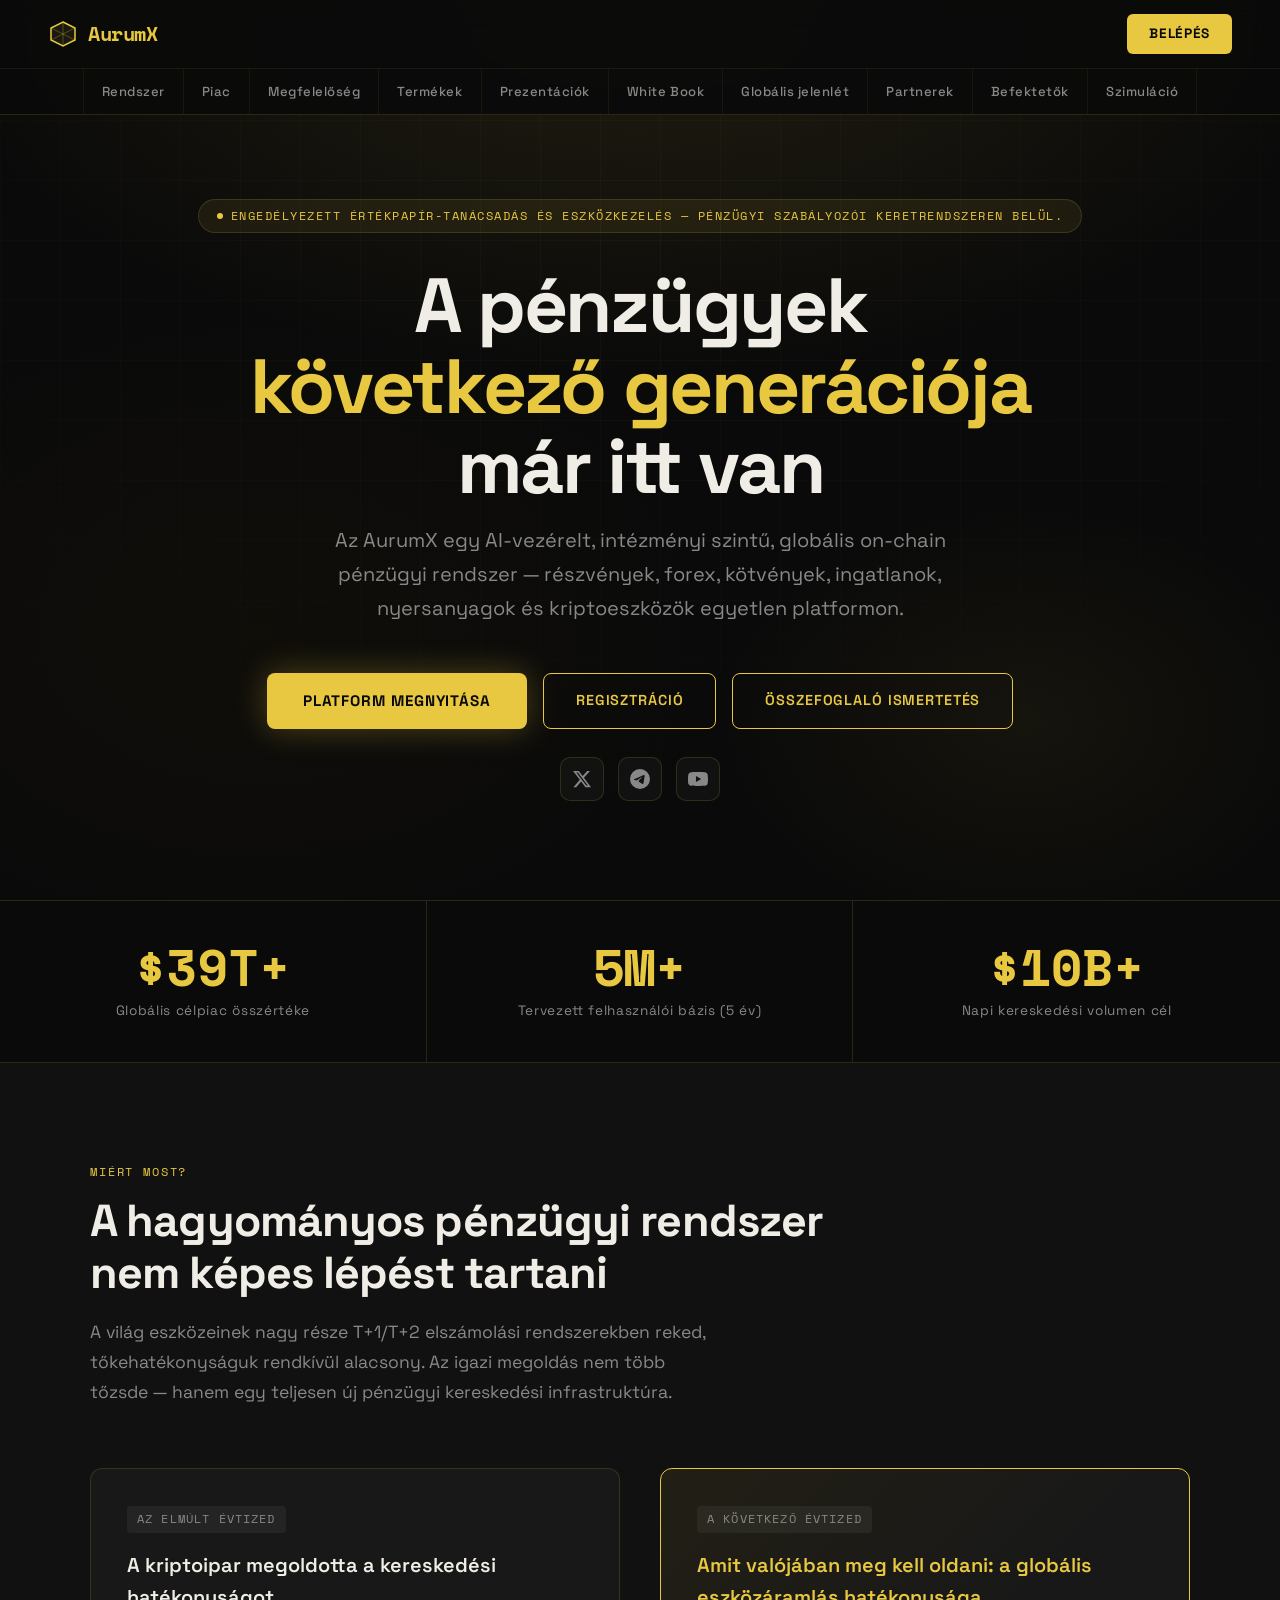
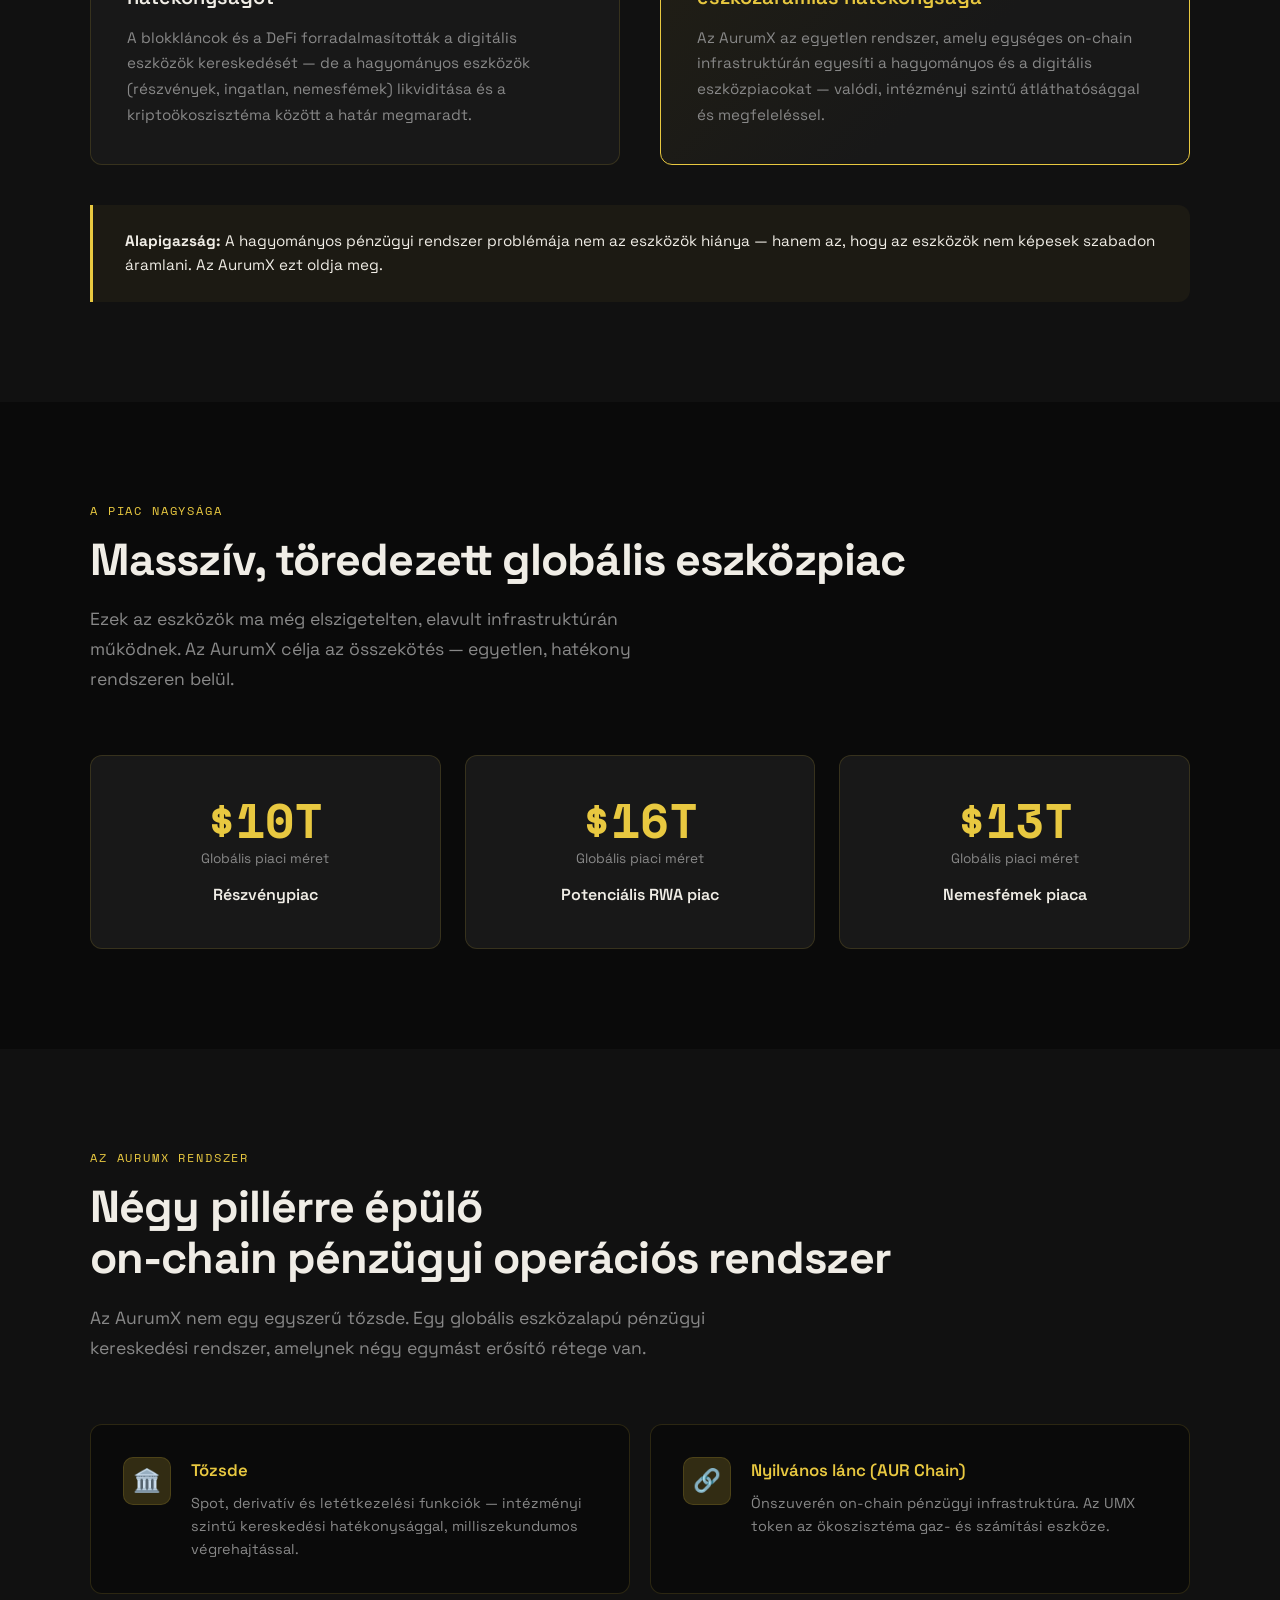
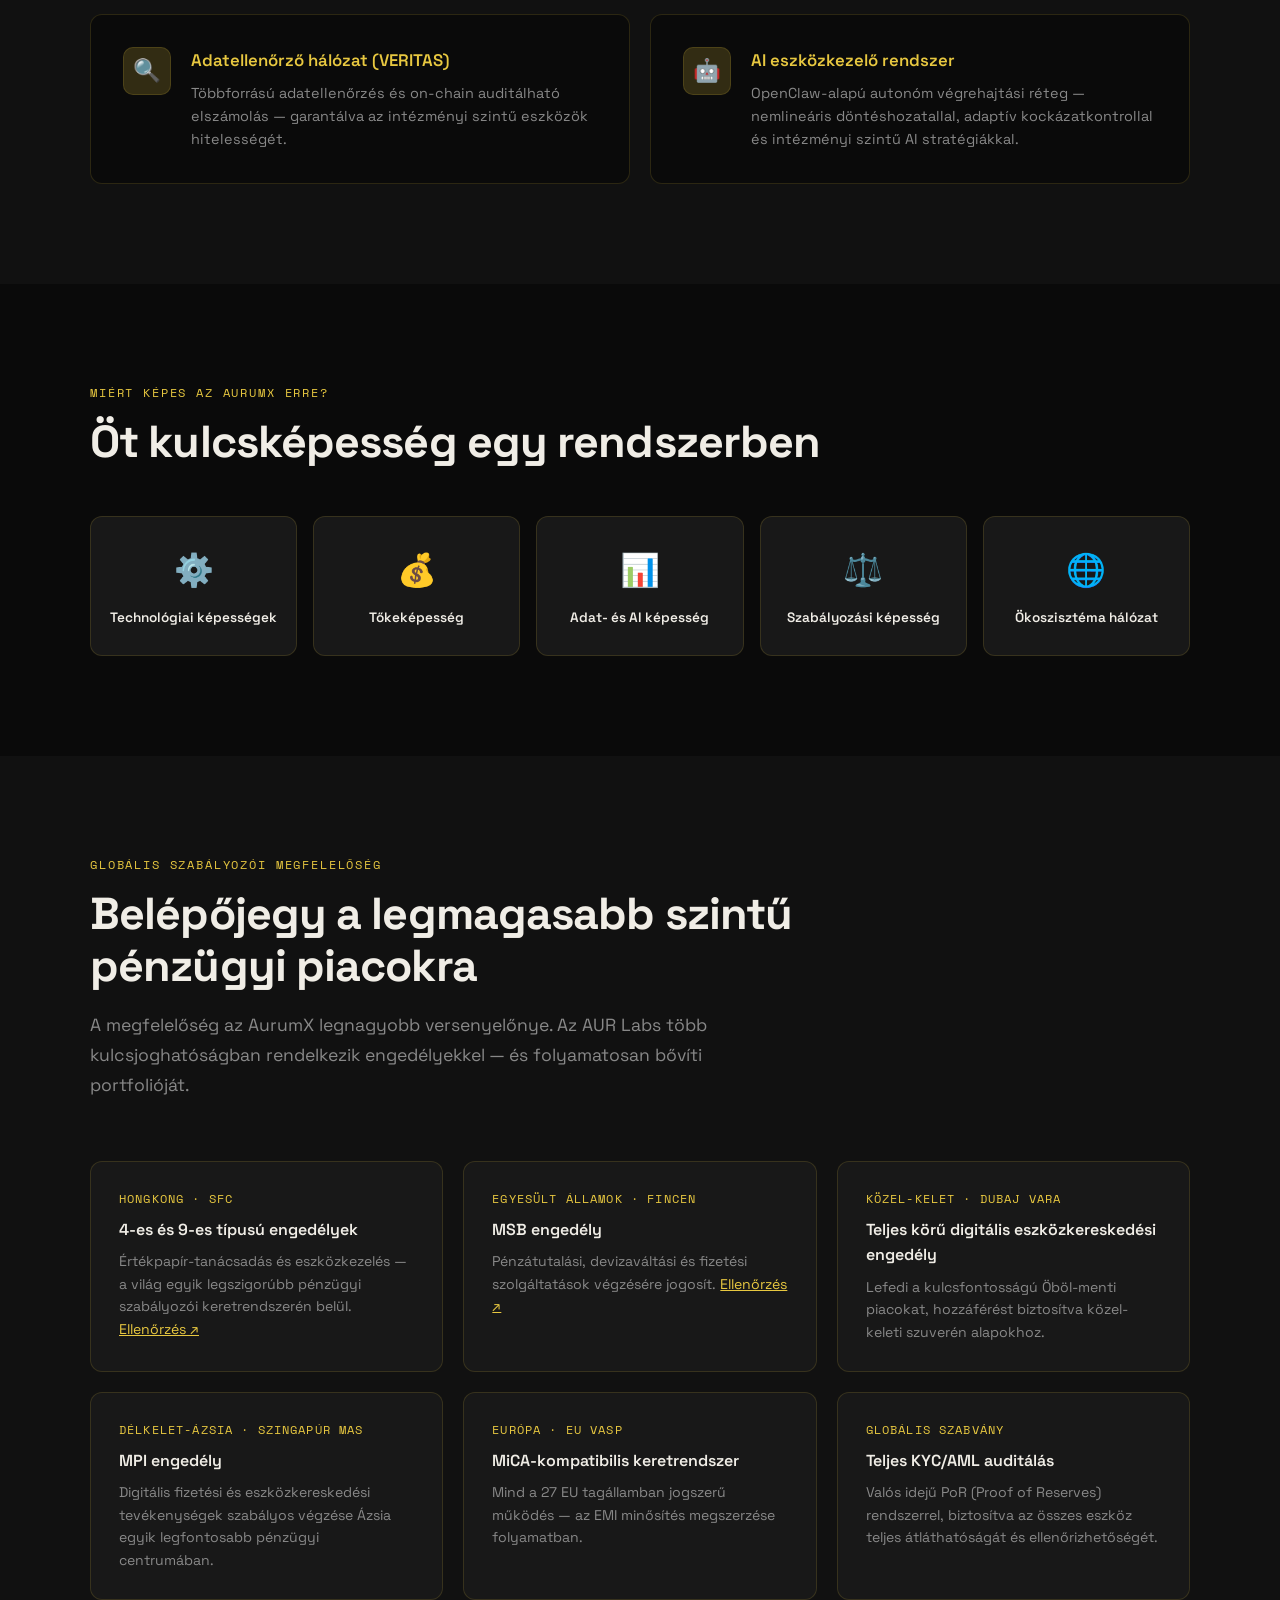
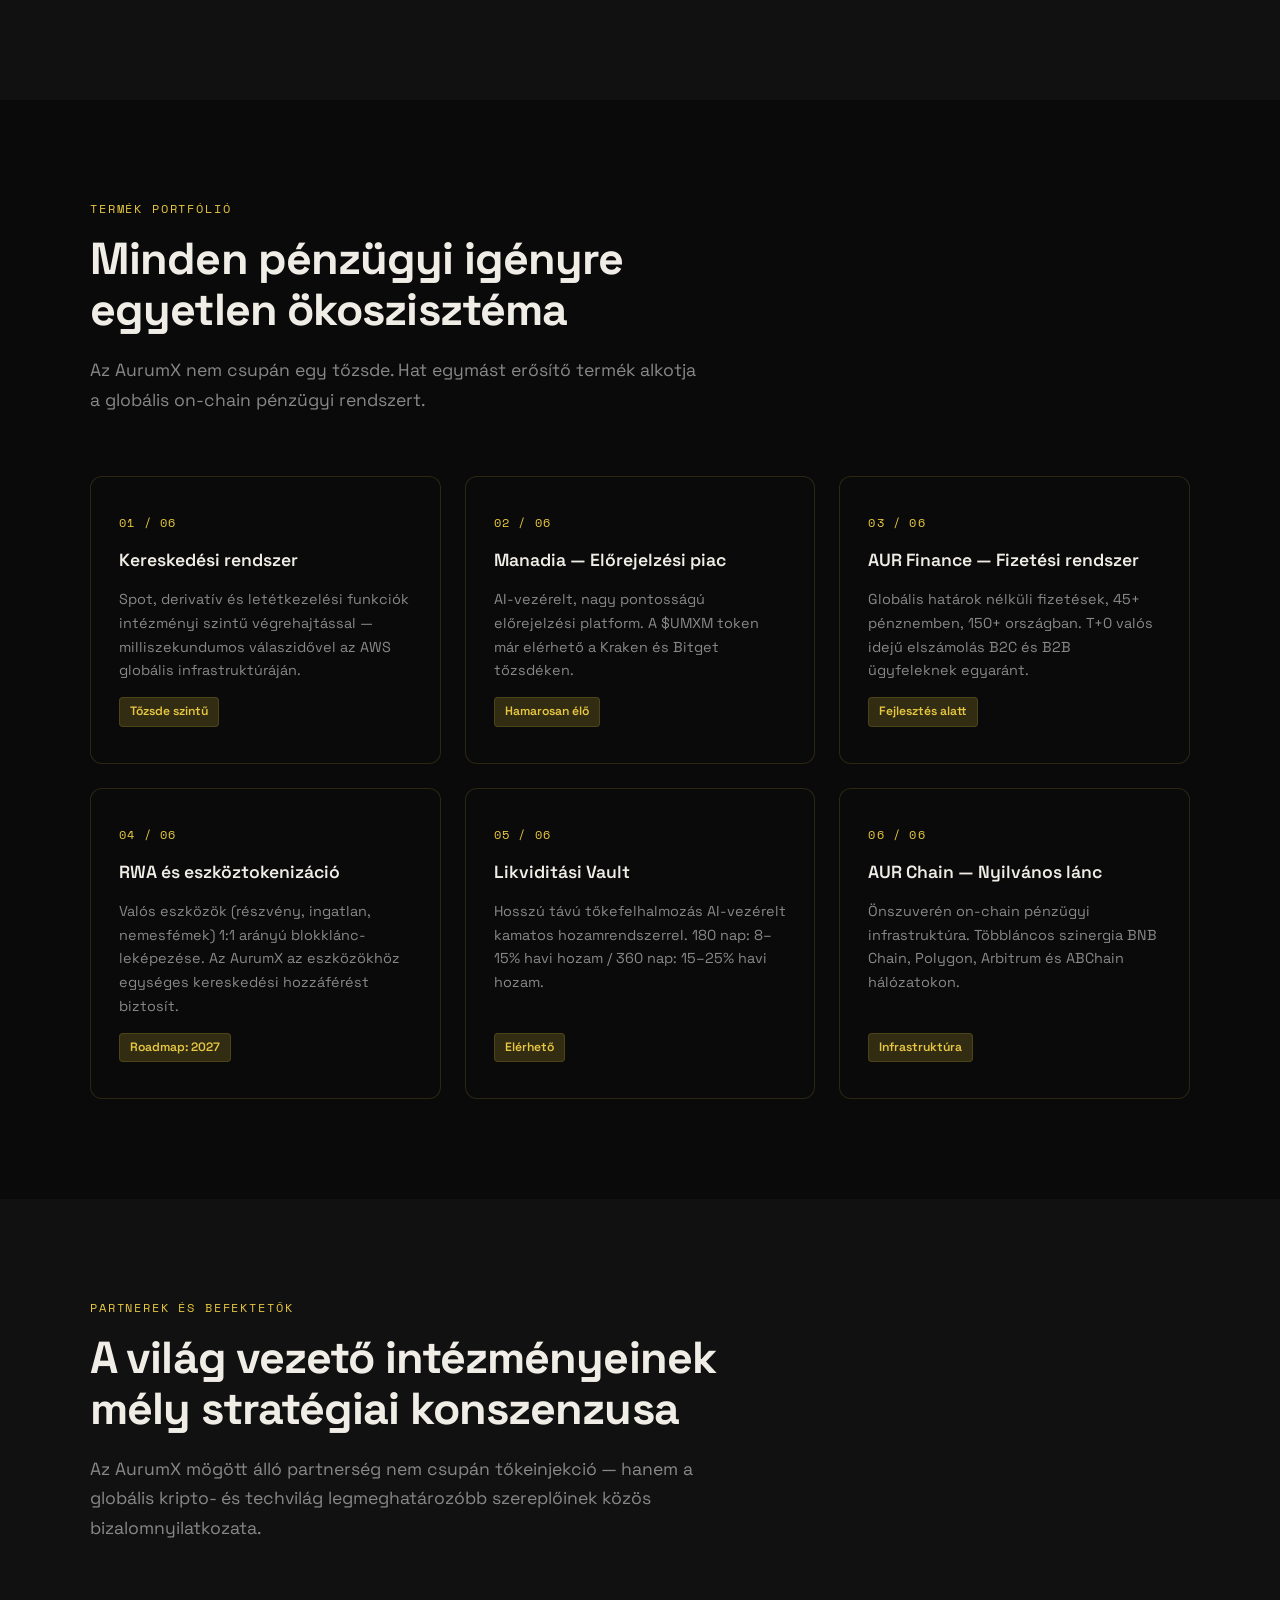
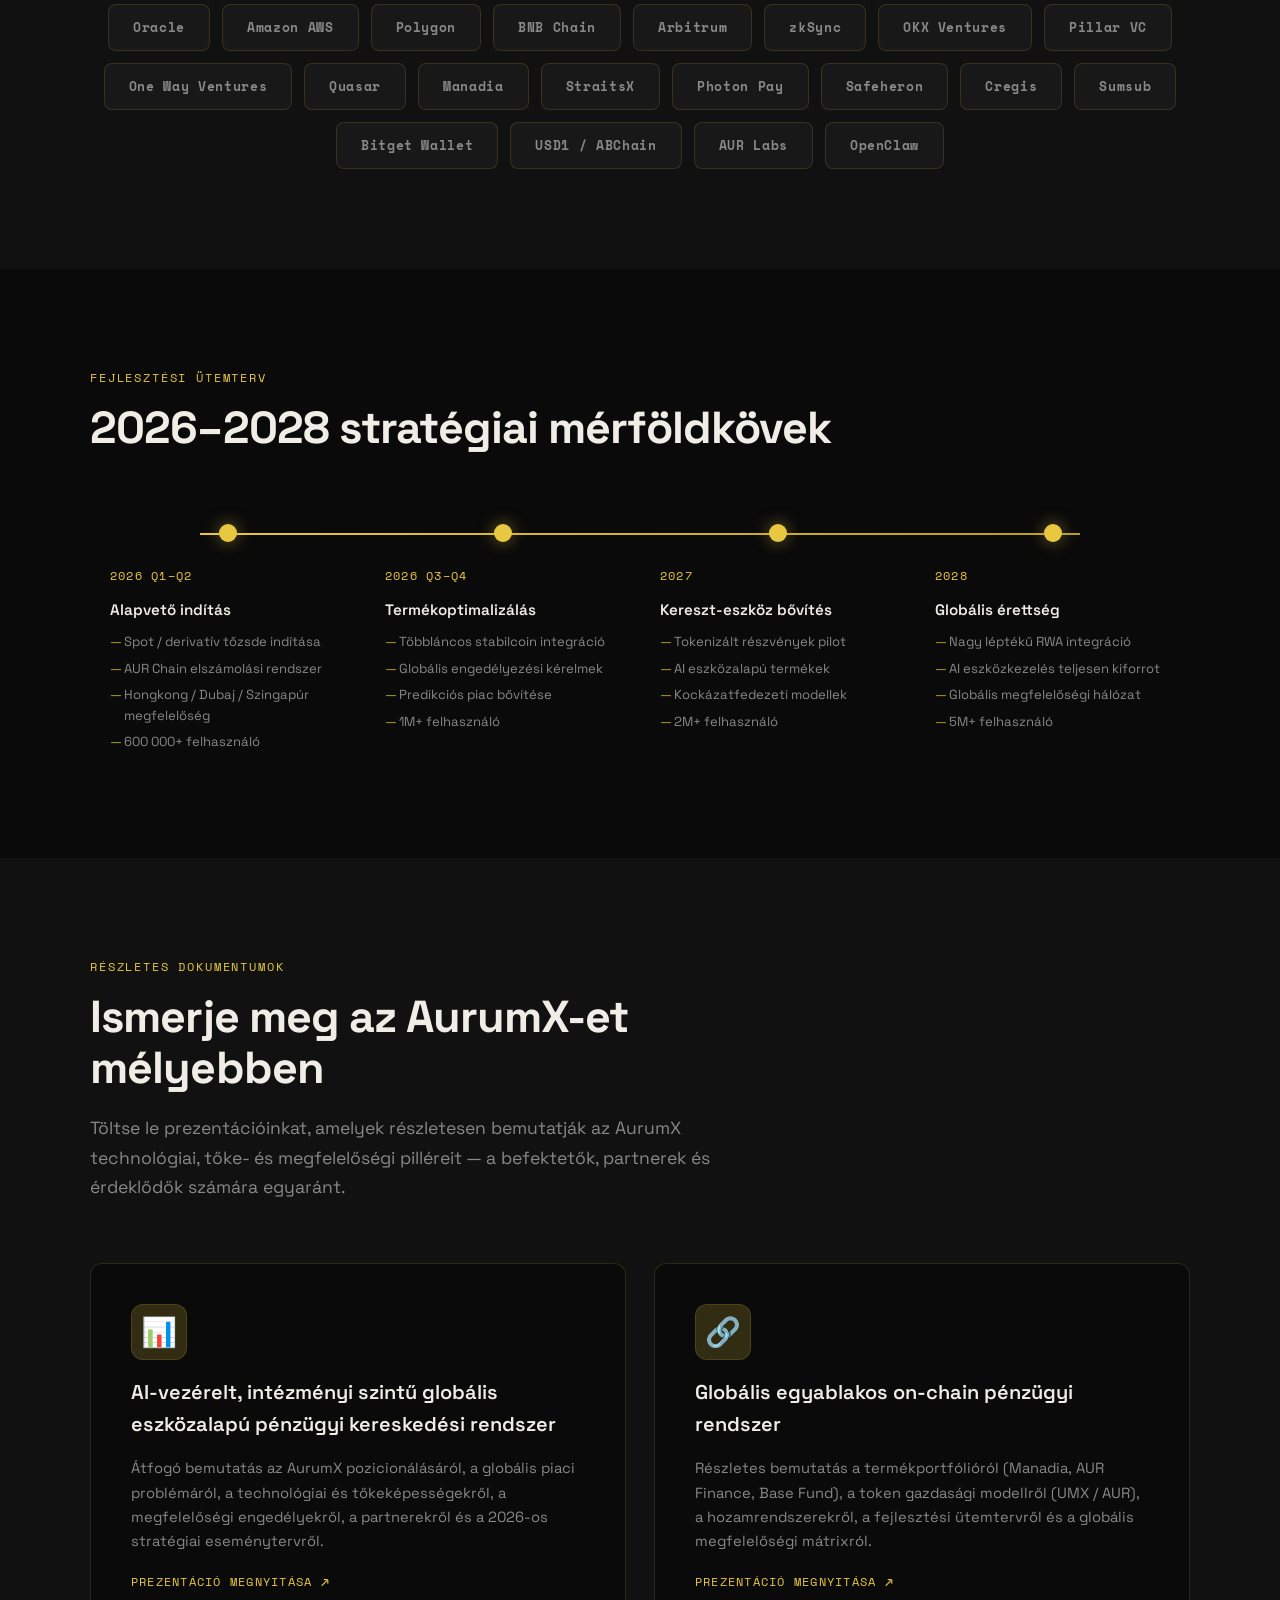
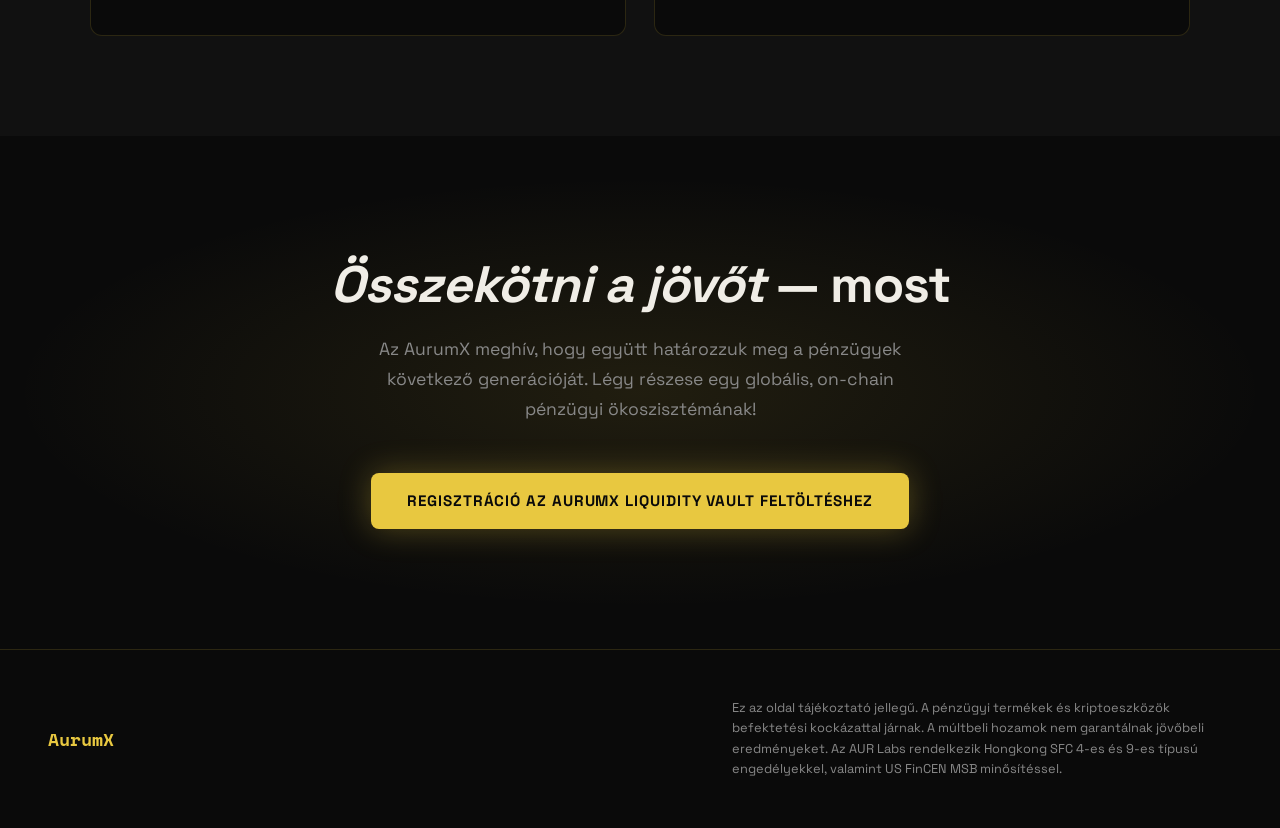
==== index.html @ 2d0d923c "Update index.html" ====
<!DOCTYPE html>
<html lang="hu">
<head>
  <meta charset="UTF-8">
  <meta name="viewport" content="width=device-width, initial-scale=1.0">
  <title>AurumX — A következő generációs on-chain pénzügyi rendszer</title>
  <style>
    @import url('https://fonts.googleapis.com/css2?family=Space+Grotesk:wght@300;400;500;600;700&family=Space+Mono:wght@400;700&display=swap');

    :root {
      --gold: #E8C840;
      --gold-dim: #B89E20;
      --gold-glow: rgba(232,200,64,0.18);
      --black: #0A0A0A;
      --surface: #111111;
      --surface2: #181818;
      --border: rgba(232,200,64,0.15);
      --text: #F0EDE6;
      --text-muted: #888;
      --radius: 12px;
    }

    *, *::before, *::after { box-sizing: border-box; margin: 0; padding: 0; }

    html { scroll-behavior: smooth; }

    body {
      background: var(--black);
      color: var(--text);
      font-family: 'Space Grotesk', sans-serif;
      font-size: 16px;
      line-height: 1.6;
      overflow-x: hidden;
    }

    /* ── NAV ── */
    nav {
      position: fixed; top: 0; left: 0; right: 0; z-index: 100;
      display: flex; flex-direction: column;
      background: rgba(10,10,10,0.92);
      backdrop-filter: blur(14px);
      border-bottom: 1px solid var(--border);
    }
    /* Sor 1: logo + CTA */
    .nav-top {
      display: flex; align-items: center; justify-content: space-between;
      padding: 14px 48px;
      border-bottom: 1px solid rgba(232,200,64,0.08);
    }
    .nav-logo {
      display: flex; align-items: center; gap: 10px;
      font-family: 'Space Mono', monospace;
      font-size: 1.25rem; font-weight: 700;
      color: var(--gold); letter-spacing: -0.02em;
      text-decoration: none;
    }
    .nav-logo svg { width: 30px; height: 30px; }
    .nav-cta {
      background: var(--gold); color: var(--black);
      padding: 9px 22px; border-radius: 6px;
      font-weight: 700; font-size: 0.85rem; letter-spacing: 0.05em;
      text-decoration: none; text-transform: uppercase;
      transition: background 0.2s, transform 0.15s;
    }
    .nav-cta:hover { background: #f0d050; transform: translateY(-1px); }

    /* Sor 2: összes link */
    .nav-bottom {
      display: flex; align-items: center; justify-content: center;
      padding: 0 48px;
      overflow-x: auto;
    }
    .nav-links {
      display: flex; gap: 0; list-style: none;
      flex-wrap: nowrap;
    }
    .nav-links li { display: flex; }
    .nav-links a {
      color: var(--text-muted); text-decoration: none;
      font-size: 0.82rem; font-weight: 500; letter-spacing: 0.04em;
      padding: 12px 18px;
      border-right: 1px solid rgba(232,200,64,0.07);
      white-space: nowrap;
      transition: color 0.2s, background 0.2s;
    }
    .nav-links li:first-child a { border-left: 1px solid rgba(232,200,64,0.07); }
    .nav-links a:hover { color: var(--gold); background: rgba(232,200,64,0.05); }
    .nav-links a.nav-doc { color: var(--text-muted); font-weight: 500; }
    .nav-links a.nav-doc:hover { color: var(--gold); background: rgba(232,200,64,0.05); }

    /* ── MODAL OVERLAY ── */
    #modal-overlay {
      display: none;
      position: fixed; inset: 0; z-index: 999;
      background: rgba(0,0,0,0.92);
      backdrop-filter: blur(6px);
      flex-direction: column;
      align-items: center; justify-content: center;
    }
    #modal-overlay.open { display: flex; }
    .modal-bar {
      width: 100%; max-width: 1200px;
      display: flex; align-items: center; justify-content: space-between;
      padding: 14px 24px; margin-bottom: 12px;
    }
    .modal-title {
      font-family: 'Space Mono', monospace;
      font-size: 0.85rem; color: var(--gold); letter-spacing: 0.1em;
      text-transform: uppercase;
    }
    .modal-hint {
      font-size: 0.78rem; color: var(--text-muted);
    }
    .modal-hint kbd {
      display: inline-block;
      background: var(--surface2); border: 1px solid var(--border);
      border-radius: 4px; padding: 2px 8px;
      font-family: 'Space Mono', monospace;
      font-size: 0.75rem; color: var(--gold);
    }
    .modal-close {
      background: none; border: 1px solid var(--border);
      color: var(--text-muted); border-radius: 6px;
      padding: 6px 14px; cursor: pointer; font-size: 0.82rem;
      transition: border-color 0.2s, color 0.2s;
    }
    .modal-close:hover { border-color: var(--gold); color: var(--gold); }
    .modal-frame-wrap {
      width: 100%; max-width: 1200px;
      height: calc(100vh - 120px);
      border: 1px solid var(--border); border-radius: var(--radius);
      overflow: hidden; background: var(--black);
      display: flex; align-items: center; justify-content: center;
    }
    #modal-iframe {
      width: 100%; height: 100%;
      border: none; display: none;
    }
    #modal-img {
      max-width: 100%; max-height: 100%;
      object-fit: contain; display: none;
      border-radius: var(--radius);
    }

    /* ── HERO ── */
    .hero {
      min-height: 100vh;
      display: flex; flex-direction: column;
      align-items: center; justify-content: center;
      text-align: center;
      padding: 180px 24px 80px;
      position: relative;
      overflow: hidden;
    }
    .hero-bg {
      position: absolute; inset: 0; z-index: 0;
      background:
        radial-gradient(ellipse 80% 60% at 50% 0%, rgba(232,200,64,0.10) 0%, transparent 70%),
        radial-gradient(ellipse 40% 40% at 80% 80%, rgba(232,200,64,0.05) 0%, transparent 60%),
        radial-gradient(ellipse 60% 60% at 20% 70%, rgba(80,60,0,0.08) 0%, transparent 60%);
    }
    /* grid lines */
    .hero-bg::after {
      content: '';
      position: absolute; inset: 0;
      background-image:
        linear-gradient(rgba(232,200,64,0.04) 1px, transparent 1px),
        linear-gradient(90deg, rgba(232,200,64,0.04) 1px, transparent 1px);
      background-size: 60px 60px;
      mask-image: radial-gradient(ellipse 90% 70% at 50% 30%, black, transparent);
    }
    .hero-eyebrow {
      position: relative; z-index: 1;
      display: inline-flex; align-items: center; gap: 8px;
      background: rgba(232,200,64,0.08);
      border: 1px solid var(--border);
      border-radius: 100px;
      padding: 6px 18px; margin-bottom: 32px;
      font-family: 'Space Mono', monospace;
      font-size: 0.78rem; letter-spacing: 0.12em;
      color: var(--gold); text-transform: uppercase;
    }
    .hero-eyebrow span.dot {
      width: 6px; height: 6px; border-radius: 50%;
      background: var(--gold);
      animation: pulse 2s infinite;
    }
    @keyframes pulse {
      0%,100% { opacity:1; transform: scale(1); }
      50% { opacity:0.4; transform: scale(0.7); }
    }
    .hero h1 {
      position: relative; z-index: 1;
      font-size: clamp(2.6rem, 6vw, 5.5rem);
      font-weight: 700; line-height: 1.05;
      letter-spacing: -0.03em;
      max-width: 900px; margin: 0 auto 16px;
    }
    .hero h1 em {
      font-style: normal;
      color: var(--gold);
    }
    .hero-sub {
      position: relative; z-index: 1;
      font-size: clamp(1rem, 2vw, 1.25rem);
      color: var(--text-muted);
      max-width: 640px; margin: 0 auto 48px;
      font-weight: 400; line-height: 1.7;
    }
    .hero-actions {
      position: relative; z-index: 1;
      display: flex; flex-wrap: wrap; gap: 16px; justify-content: center;
    }
    .btn-primary {
      background: var(--gold); color: var(--black);
      padding: 16px 36px; border-radius: 8px;
      font-weight: 700; font-size: 0.95rem; letter-spacing: 0.06em;
      text-decoration: none; text-transform: uppercase;
      transition: background 0.2s, transform 0.15s, box-shadow 0.2s;
      box-shadow: 0 0 32px rgba(232,200,64,0.3);
    }
    .btn-primary:hover { background: #f0d050; transform: translateY(-2px); box-shadow: 0 0 48px rgba(232,200,64,0.45); }
    .btn-outline {
      border: 1.5px solid var(--gold);
      color: var(--gold); background: transparent;
      padding: 15px 32px; border-radius: 8px;
      font-weight: 600; font-size: 0.9rem; letter-spacing: 0.06em;
      text-decoration: none; text-transform: uppercase;
      transition: background 0.2s, transform 0.15s;
    }
    .btn-outline:hover { background: var(--gold-glow); transform: translateY(-2px); }

    /* ── STATS STRIP ── */
    .stats {
      display: grid; grid-template-columns: repeat(3, 1fr);
      border-top: 1px solid var(--border);
      border-bottom: 1px solid var(--border);
      position: relative; z-index: 1;
    }
    .stat-item {
      padding: 40px 32px; text-align: center;
      border-right: 1px solid var(--border);
    }
    .stat-item:last-child { border-right: none; }
    .stat-num {
      font-family: 'Space Mono', monospace;
      font-size: clamp(2rem, 4vw, 3.2rem);
      font-weight: 700; color: var(--gold); line-height: 1;
      margin-bottom: 8px;
    }
    .stat-label { font-size: 0.85rem; color: var(--text-muted); letter-spacing: 0.05em; }

    /* ── SECTION BASICS ── */
    section { padding: 100px 48px; }
    .section-inner { max-width: 1100px; margin: 0 auto; }
    .eyebrow {
      font-family: 'Space Mono', monospace;
      font-size: 0.72rem; letter-spacing: 0.16em;
      text-transform: uppercase; color: var(--gold);
      margin-bottom: 14px; display: block;
    }
    h2 {
      font-size: clamp(1.8rem, 3.5vw, 2.8rem);
      font-weight: 700; letter-spacing: -0.02em;
      line-height: 1.15; margin-bottom: 20px;
    }
    .section-lead {
      font-size: 1.1rem; color: var(--text-muted);
      max-width: 620px; line-height: 1.7; margin-bottom: 60px;
    }

    /* ── PROBLEM / OPPORTUNITY ── */
    .problem { background: var(--surface); }
    .two-col {
      display: grid; grid-template-columns: 1fr 1fr; gap: 40px;
      align-items: start;
    }
    .card {
      background: var(--surface2);
      border: 1px solid var(--border);
      border-radius: var(--radius);
      padding: 36px;
    }
    .card-tag {
      display: inline-block;
      font-family: 'Space Mono', monospace;
      font-size: 0.72rem; letter-spacing: 0.1em;
      text-transform: uppercase; color: var(--text-muted);
      background: rgba(255,255,255,0.05);
      border-radius: 4px; padding: 4px 10px;
      margin-bottom: 16px;
    }
    .card h3 { font-size: 1.25rem; font-weight: 600; margin-bottom: 12px; }
    .card p { color: var(--text-muted); font-size: 0.95rem; line-height: 1.7; }
    .card.highlight {
      border-color: var(--gold);
      background: linear-gradient(135deg, rgba(232,200,64,0.08) 0%, var(--surface2) 60%);
    }
    .card.highlight h3 { color: var(--gold); }

    .insight-box {
      margin-top: 40px;
      padding: 24px 32px;
      border-left: 3px solid var(--gold);
      background: rgba(232,200,64,0.05);
      border-radius: 0 var(--radius) var(--radius) 0;
      font-size: 0.95rem; color: var(--text); line-height: 1.6;
    }

    /* ── MARKET SIZE ── */
    .market-grid {
      display: grid; grid-template-columns: repeat(3,1fr); gap: 24px;
      margin-top: 48px;
    }
    .market-card {
      border: 1px solid var(--border);
      border-radius: var(--radius);
      padding: 40px 28px; text-align: center;
      position: relative; overflow: hidden;
      background: var(--surface2);
      transition: border-color 0.2s, transform 0.2s;
    }
    .market-card:hover { border-color: var(--gold); transform: translateY(-4px); }
    .market-card::before {
      content: '';
      position: absolute; top: 0; left: 0; right: 0; height: 2px;
      background: linear-gradient(90deg, transparent, var(--gold), transparent);
      opacity: 0; transition: opacity 0.2s;
    }
    .market-card:hover::before { opacity: 1; }
    .market-num {
      font-family: 'Space Mono', monospace;
      font-size: 3rem; font-weight: 700; color: var(--gold);
      line-height: 1; margin-bottom: 4px;
    }
    .market-unit { font-size: 0.85rem; color: var(--text-muted); margin-bottom: 12px; }
    .market-name { font-size: 1rem; font-weight: 600; }

    /* ── ARCHITECTURE ── */
    .arch { background: var(--surface); }
    .arch-grid {
      display: grid; grid-template-columns: repeat(2,1fr); gap: 20px;
      margin-top: 48px;
    }
    .arch-card {
      background: var(--black);
      border: 1px solid var(--border);
      border-radius: var(--radius);
      padding: 32px;
      display: flex; gap: 20px; align-items: flex-start;
      transition: border-color 0.2s;
    }
    .arch-card:hover { border-color: var(--gold); }
    .arch-icon {
      width: 48px; height: 48px; flex-shrink: 0;
      background: var(--gold-glow);
      border: 1px solid var(--border);
      border-radius: 10px;
      display: flex; align-items: center; justify-content: center;
      font-size: 1.4rem;
    }
    .arch-card h3 { font-size: 1.05rem; font-weight: 600; margin-bottom: 8px; color: var(--gold); }
    .arch-card p { font-size: 0.9rem; color: var(--text-muted); line-height: 1.6; }

    /* ── CAPABILITIES ── */
    .caps-list {
      display: grid; grid-template-columns: repeat(5,1fr); gap: 16px;
      margin-top: 48px;
    }
    .cap-item {
      text-align: center; padding: 28px 16px;
      border: 1px solid var(--border); border-radius: var(--radius);
      background: var(--surface2);
      transition: border-color 0.2s, transform 0.2s;
    }
    .cap-item:hover { border-color: var(--gold); transform: translateY(-3px); }
    .cap-icon { font-size: 2rem; margin-bottom: 12px; display: block; }
    .cap-label { font-size: 0.85rem; font-weight: 600; line-height: 1.4; }

    /* ── PARTNERS ── */
    .partners { background: var(--surface); }
    .partner-grid {
      display: flex; flex-wrap: wrap; gap: 12px;
      margin-top: 48px; justify-content: center;
    }
    .partner-badge {
      padding: 12px 24px;
      border: 1px solid var(--border);
      border-radius: 8px;
      background: var(--surface2);
      font-family: 'Space Mono', monospace;
      font-size: 0.82rem; font-weight: 700;
      color: var(--text-muted); letter-spacing: 0.05em;
      transition: border-color 0.2s, color 0.2s;
    }
    .partner-badge:hover { border-color: var(--gold); color: var(--gold); }

    /* ── COMPLIANCE ── */
    .compliance-grid {
      display: grid; grid-template-columns: repeat(3,1fr); gap: 20px;
      margin-top: 48px;
    }
    .comp-card {
      padding: 28px;
      border: 1px solid var(--border); border-radius: var(--radius);
      background: var(--surface2);
    }
    .comp-region {
      font-family: 'Space Mono', monospace;
      font-size: 0.72rem; letter-spacing: 0.1em;
      text-transform: uppercase; color: var(--gold);
      margin-bottom: 8px;
    }
    .comp-card h3 { font-size: 1rem; font-weight: 600; margin-bottom: 8px; }
    .comp-card p { font-size: 0.88rem; color: var(--text-muted); line-height: 1.6; }

    /* ── PRODUCTS ── */
    .products { background: var(--surface); }
    .product-grid {
      display: grid; grid-template-columns: repeat(3,1fr); gap: 24px;
      margin-top: 48px;
    }
    .product-card {
      border: 1px solid var(--border); border-radius: var(--radius);
      padding: 36px 28px; background: var(--black);
      transition: border-color 0.2s, transform 0.2s;
      display: flex; flex-direction: column; gap: 14px;
    }
    .product-card:hover { border-color: var(--gold); transform: translateY(-4px); }
    .product-num {
      font-family: 'Space Mono', monospace;
      font-size: 0.75rem; color: var(--gold);
      letter-spacing: 0.1em;
    }
    .product-card h3 { font-size: 1.1rem; font-weight: 600; }
    .product-card p { font-size: 0.9rem; color: var(--text-muted); line-height: 1.65; flex: 1; }
    .product-tag {
      display: inline-block;
      background: var(--gold-glow); border: 1px solid var(--border);
      border-radius: 4px; padding: 4px 10px;
      font-size: 0.76rem; color: var(--gold); font-weight: 600;
      width: fit-content;
    }

    /* ── ROADMAP ── */
    .roadmap-items {
      display: grid; grid-template-columns: repeat(4,1fr); gap: 0;
      margin-top: 60px; position: relative;
    }
    .roadmap-items::before {
      content: '';
      position: absolute; top: 20px; left: 10%; right: 10%;
      height: 2px; background: linear-gradient(90deg, var(--gold), var(--gold-dim));
      z-index: 0;
    }
    .rm-item {
      padding: 0 20px; position: relative; z-index: 1;
    }
    .rm-dot {
      width: 18px; height: 18px; border-radius: 50%;
      background: var(--gold); margin: 11px auto 24px;
      box-shadow: 0 0 16px rgba(232,200,64,0.5);
    }
    .rm-period {
      font-family: 'Space Mono', monospace;
      font-size: 0.78rem; color: var(--gold); letter-spacing: 0.1em;
      margin-bottom: 12px;
    }
    .rm-item h3 { font-size: 0.95rem; font-weight: 600; margin-bottom: 10px; }
    .rm-item ul { list-style: none; padding: 0; }
    .rm-item ul li {
      font-size: 0.82rem; color: var(--text-muted); line-height: 1.55;
      padding-left: 14px; position: relative; margin-bottom: 6px;
    }
    .rm-item ul li::before {
      content: '—'; position: absolute; left: 0;
      color: var(--gold-dim);
    }

    /* ── DOCS SECTION ── */
    .docs { background: var(--surface); }
    .docs-cards {
      display: grid; grid-template-columns: 1fr 1fr; gap: 28px;
      margin-top: 48px;
    }
    .doc-card {
      background: var(--black);
      border: 1px solid var(--border);
      border-radius: var(--radius);
      padding: 40px;
      text-decoration: none; color: inherit;
      display: flex; flex-direction: column; gap: 16px;
      transition: border-color 0.2s, transform 0.2s, box-shadow 0.2s;
    }
    .doc-card:hover {
      border-color: var(--gold);
      transform: translateY(-4px);
      box-shadow: 0 16px 48px rgba(0,0,0,0.6);
    }
    .doc-icon {
      width: 56px; height: 56px;
      background: var(--gold-glow);
      border: 1px solid var(--border);
      border-radius: 12px;
      display: flex; align-items: center; justify-content: center;
      font-size: 1.8rem;
    }
    .doc-card h3 { font-size: 1.25rem; font-weight: 600; }
    .doc-card p { font-size: 0.92rem; color: var(--text-muted); line-height: 1.65; flex: 1; }
    .doc-link {
      font-family: 'Space Mono', monospace;
      font-size: 0.78rem; color: var(--gold); letter-spacing: 0.1em;
      text-transform: uppercase; display: flex; align-items: center; gap: 8px;
    }
    .doc-link::after { content: '↗'; font-size: 1rem; }

    /* ── CTA SECTION ── */
    .cta-section {
      text-align: center;
      padding: 120px 24px;
      position: relative; overflow: hidden;
    }
    .cta-section::before {
      content: '';
      position: absolute; inset: 0;
      background:
        radial-gradient(ellipse 70% 60% at 50% 50%, rgba(232,200,64,0.10) 0%, transparent 70%);
    }
    .cta-section h2 {
      position: relative; z-index: 1;
      font-size: clamp(2rem, 4vw, 3.6rem);
      margin-bottom: 20px;
    }
    .cta-section p {
      position: relative; z-index: 1;
      font-size: 1.1rem; color: var(--text-muted);
      max-width: 560px; margin: 0 auto 48px; line-height: 1.7;
    }
    .cta-actions {
      position: relative; z-index: 1;
      display: flex; flex-wrap: wrap; gap: 16px; justify-content: center;
    }

    /* ── FOOTER ── */
    footer {
      border-top: 1px solid var(--border);
      padding: 48px;
      display: flex; align-items: center; justify-content: space-between;
      flex-wrap: wrap; gap: 20px;
    }
    .footer-brand {
      font-family: 'Space Mono', monospace;
      font-size: 1.1rem; font-weight: 700; color: var(--gold);
    }
    .footer-note { font-size: 0.8rem; color: var(--text-muted); max-width: 500px; line-height: 1.6; }
    .footer-links { display: flex; gap: 24px; }
    .footer-links a { font-size: 0.82rem; color: var(--text-muted); text-decoration: none; }
    .footer-links a:hover { color: var(--gold); }

    /* ── SCROLL REVEAL ── */
    .reveal {
      opacity: 0; transform: translateY(28px);
      transition: opacity 0.65s ease, transform 0.65s ease;
    }
    .reveal.visible { opacity: 1; transform: none; }

    /* ── RESPONSIVE ── */
    @media (max-width: 900px) {
      nav { padding: 14px 24px; }
      .nav-links { display: none; }
      section { padding: 72px 24px; }
      .two-col, .compliance-grid, .product-grid, .docs-cards { grid-template-columns: 1fr; }
      .arch-grid, .market-grid { grid-template-columns: 1fr 1fr; }
      .caps-list { grid-template-columns: repeat(3,1fr); }
      .roadmap-items { grid-template-columns: 1fr 1fr; }
      .roadmap-items::before { display: none; }
      footer { flex-direction: column; align-items: flex-start; }
      .stats { grid-template-columns: 1fr; }
      .stat-item { border-right: none; border-bottom: 1px solid var(--border); }
    }
    @media (max-width: 560px) {
      .arch-grid, .market-grid, .caps-list, .roadmap-items { grid-template-columns: 1fr; }
      h2 { font-size: 1.7rem; }
    }
    @media (prefers-reduced-motion: reduce) {
      .reveal { opacity: 1; transform: none; transition: none; }
    }
.hero-socials {
  position: relative; z-index: 1;
  display: flex; gap: 14px; justify-content: center;
  margin-top: 28px;
}
.social-btn {
  display: flex; align-items: center; justify-content: center;
  width: 44px; height: 44px; border-radius: 10px;
  border: 1px solid var(--border);
  color: var(--text-muted);
  background: rgba(255,255,255,0.03);
  text-decoration: none;
  transition: color 0.2s, border-color 0.2s, background 0.2s, transform 0.15s;
}
.social-btn:hover {
  color: var(--gold);
  border-color: var(--gold);
  background: rgba(232,200,64,0.08);
  transform: translateY(-2px);
}
  </style>
</head>
<body>

  <!-- NAV -->
  <nav>
  <div class="nav-top">
    <a class="nav-logo" href="#">
      <svg viewBox="0 0 40 40" fill="none" xmlns="http://www.w3.org/2000/svg">
        <path d="M20 4L36 12V28L20 36L4 28V12L20 4Z" stroke="#E8C840" stroke-width="2" fill="rgba(232,200,64,0.08)"/>
        <path d="M20 4L20 36M4 12L36 28M36 12L4 28" stroke="#E8C840" stroke-width="1" stroke-opacity="0.4"/>
      </svg>
      AurumX
    </a>
    <a class="nav-cta" href="https://aurumx.org" target="_blank">Belépés</a>
  </div><!-- /.nav-top -->
  <div class="nav-bottom">
    <ul class="nav-links">
      <li><a href="#rendszer">Rendszer</a></li>
      <li><a href="#piac">Piac</a></li>
      <li><a href="#megfelelőség">Megfelelőség</a></li>
      <li><a href="#termékek">Termékek</a></li>
      <li><a href="#dokumentumok">Prezentációk</a></li>
      <li><a href="https://drive.google.com/file/d/1FKuj3kZRE8mEVamOiJVkrPg6h9LUE79i/view?usp=sharing" target="_blank" class="nav-doc">White Book</a></li>
      <li><a href="#" class="nav-doc" onclick="openModal('Globális jelenlét.png','img','Globális jelenlét');return false;">Globális jelenlét</a></li>
      <li><a href="#" class="nav-doc" onclick="openModal('Partnerek.png','img','Partnerek');return false;">Partnerek</a></li>
      <li><a href="#" class="nav-doc" onclick="openModal('Befektetők.png','img','Befektetők');return false;">Befektetők</a></li>
      <li><a href="#" class="nav-doc" onclick="openModal('AurumX szimuláció.html','iframe','Szimuláció');return false;">Szimuláció</a></li>
    </ul>
  </div>
  </nav>

  <!-- MODAL OVERLAY -->
  <div id="modal-overlay" role="dialog" aria-modal="true">
    <div class="modal-bar">
      <span class="modal-title" id="modal-title"></span>
      <span class="modal-hint">Bezárás: <kbd>ESC</kbd></span>
      <button class="modal-close" onclick="closeModal()">✕ Bezárás</button>
    </div>
    <div class="modal-frame-wrap">
      <iframe id="modal-iframe" title="Tartalom"></iframe>
      <img id="modal-img" alt="Tartalom" />
    </div>
  </div>

  <!-- HERO -->
  <section class="hero">
    <div class="hero-bg"></div>
    <div class="hero-eyebrow"><span class="dot"></span> Engedélyezett értékpapír-tanácsadás és eszközkezelés — pénzügyi szabályozói keretrendszeren belül.</div>
    <h1>A pénzügyek<br><em>következő generációja</em><br>már itt van</h1>
    <p class="hero-sub">Az AurumX egy AI-vezérelt, intézményi szintű, globális on-chain pénzügyi rendszer — részvények, forex, kötvények, ingatlanok, nyersanyagok és kriptoeszközök egyetlen platformon.</p>
    <div class="hero-actions">
      <a class="btn-primary" href="https://aurumx.pro/en" target="_blank">Platform megnyitása</a>
      <a class="btn-outline" href="https://aurumx.org" target="_blank">Regisztráció</a>
      <a class="btn-outline" href="https://drive.google.com/file/d/1HkLR_aL54_u6HWNlIFr7D7ejzsENWRB3/view?usp=drive_link" target="_blank">Összefoglaló ismertetés</a>
    </div>

<div class="hero-socials">
  <!-- X / Twitter -->
  <a href="https://x.com/aurumx_finance" target="_blank" class="social-btn" aria-label="X / Twitter">
    <svg width="20" height="20" viewBox="0 0 24 24" fill="currentColor">
      <path d="M18.244 2.25h3.308l-7.227 8.26 8.502 11.24H16.17l-5.214-6.817L4.99 21.75H1.68l7.73-8.835L1.254 2.25H8.08l4.713 6.231zm-1.161 17.52h1.833L7.084 4.126H5.117z"/>
    </svg>
  </a>
  <!-- Telegram -->
  <a href="https://t.me/AurumXAnnouncements" target="_blank" class="social-btn" aria-label="Telegram">
    <svg width="20" height="20" viewBox="0 0 24 24" fill="currentColor">
      <path d="M11.944 0A12 12 0 0 0 0 12a12 12 0 0 0 12 12 12 12 0 0 0 12-12A12 12 0 0 0 12 0a12 12 0 0 0-.056 0zm4.962 7.224c.1-.002.321.023.465.14a.506.506 0 0 1 .171.325c.016.093.036.306.02.472-.18 1.898-.962 6.502-1.36 8.627-.168.9-.499 1.201-.82 1.23-.696.065-1.225-.46-1.9-.902-1.056-.693-1.653-1.124-2.678-1.8-1.185-.78-.417-1.21.258-1.91.177-.184 3.247-2.977 3.307-3.23.007-.032.014-.15-.056-.212s-.174-.041-.249-.024c-.106.024-1.793 1.14-5.061 3.345-.48.33-.913.49-1.302.48-.428-.008-1.252-.241-1.865-.44-.752-.245-1.349-.374-1.297-.789.027-.216.325-.437.893-.663 3.498-1.524 5.83-2.529 6.998-3.014 3.332-1.386 4.025-1.627 4.476-1.635z"/>
    </svg>
  </a>
  <!-- YouTube -->
  <a href="https://youtube.com/@AurumXExchange" target="_blank" class="social-btn" aria-label="YouTube">
    <svg width="20" height="20" viewBox="0 0 24 24" fill="currentColor">
      <path d="M23.498 6.186a3.016 3.016 0 0 0-2.122-2.136C19.505 3.545 12 3.545 12 3.545s-7.505 0-9.377.505A3.017 3.017 0 0 0 .502 6.186C0 8.07 0 12 0 12s0 3.93.502 5.814a3.016 3.016 0 0 0 2.122 2.136c1.871.505 9.376.505 9.376.505s7.505 0 9.377-.505a3.015 3.015 0 0 0 2.122-2.136C24 15.93 24 12 24 12s0-3.93-.502-5.814zM9.545 15.568V8.432L15.818 12l-6.273 3.568z"/>
    </svg>
  </a>
</div>
  </section>

  <!-- STATS -->
  <div class="stats reveal">
    <div class="stat-item">
      <div class="stat-num">$39T+</div>
      <div class="stat-label">Globális célpiac összértéke</div>
    </div>
    <div class="stat-item">
      <div class="stat-num">5M+</div>
      <div class="stat-label">Tervezett felhasználói bázis (5 év)</div>
    </div>
    <div class="stat-item">
      <div class="stat-num">$10B+</div>
      <div class="stat-label">Napi kereskedési volumen cél</div>
    </div>
  </div>

  <!-- PROBLEM -->
  <section class="problem" id="rendszer">
    <div class="section-inner">
      <span class="eyebrow reveal">Miért most?</span>
      <h2 class="reveal">A hagyományos pénzügyi rendszer<br>nem képes lépést tartani</h2>
      <p class="section-lead reveal">A világ eszközeinek nagy része T+1/T+2 elszámolási rendszerekben reked, tőkehatékonyságuk rendkívül alacsony. Az igazi megoldás nem több tőzsde — hanem egy teljesen új pénzügyi kereskedési infrastruktúra.</p>
      <div class="two-col">
        <div class="card reveal">
          <div class="card-tag">Az elmúlt évtized</div>
          <h3>A kriptoipar megoldotta a kereskedési hatékonyságot</h3>
          <p>A blokkláncok és a DeFi forradalmasították a digitális eszközök kereskedését — de a hagyományos eszközök (részvények, ingatlan, nemesfémek) likviditása és a kriptoökoszisztéma között a határ megmaradt.</p>
        </div>
        <div class="card highlight reveal">
          <div class="card-tag">A következő évtized</div>
          <h3>Amit valójában meg kell oldani: a globális eszközáramlás hatékonysága</h3>
          <p>Az AurumX az egyetlen rendszer, amely egységes on-chain infrastruktúrán egyesíti a hagyományos és a digitális eszközpiacokat — valódi, intézményi szintű átláthatósággal és megfeleléssel.</p>
        </div>
      </div>
      <div class="insight-box reveal">
        <strong>Alapigazság:</strong> A hagyományos pénzügyi rendszer problémája nem az eszközök hiánya — hanem az, hogy az eszközök nem képesek szabadon áramlani. Az AurumX ezt oldja meg.
      </div>
    </div>
  </section>

  <!-- MARKET SIZE -->
  <section id="piac">
    <div class="section-inner">
      <span class="eyebrow reveal">A piac nagysága</span>
      <h2 class="reveal">Masszív, töredezett globális eszközpiac</h2>
      <p class="section-lead reveal">Ezek az eszközök ma még elszigetelten, elavult infrastruktúrán működnek. Az AurumX célja az összekötés — egyetlen, hatékony rendszeren belül.</p>
      <div class="market-grid">
        <div class="market-card reveal">
          <div class="market-num">$10T</div>
          <div class="market-unit">Globális piaci méret</div>
          <div class="market-name">Részvénypiac</div>
        </div>
        <div class="market-card reveal">
          <div class="market-num">$16T</div>
          <div class="market-unit">Globális piaci méret</div>
          <div class="market-name">Potenciális RWA piac</div>
        </div>
        <div class="market-card reveal">
          <div class="market-num">$13T</div>
          <div class="market-unit">Globális piaci méret</div>
          <div class="market-name">Nemesfémek piaca</div>
        </div>
      </div>
    </div>
  </section>

  <!-- ARCHITECTURE -->
  <section class="arch">
    <div class="section-inner">
      <span class="eyebrow reveal">Az AurumX rendszer</span>
      <h2 class="reveal">Négy pillérre épülő<br>on-chain pénzügyi operációs rendszer</h2>
      <p class="section-lead reveal">Az AurumX nem egy egyszerű tőzsde. Egy globális eszközalapú pénzügyi kereskedési rendszer, amelynek négy egymást erősítő rétege van.</p>
      <div class="arch-grid">
        <div class="arch-card reveal">
          <div class="arch-icon">🏛️</div>
          <div>
            <h3>Tőzsde</h3>
            <p>Spot, derivatív és letétkezelési funkciók — intézményi szintű kereskedési hatékonysággal, milliszekundumos végrehajtással.</p>
          </div>
        </div>
        <div class="arch-card reveal">
          <div class="arch-icon">🔗</div>
          <div>
            <h3>Nyilvános lánc (AUR Chain)</h3>
            <p>Önszuverén on-chain pénzügyi infrastruktúra. Az UMX token az ökoszisztéma gaz- és számítási eszköze.</p>
          </div>
        </div>
        <div class="arch-card reveal">
          <div class="arch-icon">🔍</div>
          <div>
            <h3>Adatellenőrző hálózat (VERITAS)</h3>
            <p>Többforrású adatellenőrzés és on-chain auditálható elszámolás — garantálva az intézményi szintű eszközök hitelességét.</p>
          </div>
        </div>
        <div class="arch-card reveal">
          <div class="arch-icon">🤖</div>
          <div>
            <h3>AI eszközkezelő rendszer</h3>
            <p>OpenClaw-alapú autonóm végrehajtási réteg — nemlineáris döntéshozatallal, adaptív kockázatkontrollal és intézményi szintű AI stratégiákkal.</p>
          </div>
        </div>
      </div>
    </div>
  </section>

  <!-- CAPABILITIES -->
  <section>
    <div class="section-inner">
      <span class="eyebrow reveal">Miért képes az AurumX erre?</span>
      <h2 class="reveal">Öt kulcsképesség egy rendszerben</h2>
      <div class="caps-list">
        <div class="cap-item reveal"><span class="cap-icon">⚙️</span><div class="cap-label">Technológiai képességek</div></div>
        <div class="cap-item reveal"><span class="cap-icon">💰</span><div class="cap-label">Tőke­képesség</div></div>
        <div class="cap-item reveal"><span class="cap-icon">📊</span><div class="cap-label">Adat- és AI képesség</div></div>
        <div class="cap-item reveal"><span class="cap-icon">⚖️</span><div class="cap-label">Szabályozási képesség</div></div>
        <div class="cap-item reveal"><span class="cap-icon">🌐</span><div class="cap-label">Ökoszisztéma hálózat</div></div>
      </div>
    </div>
  </section>

  <!-- COMPLIANCE -->
  <section class="arch" id="megfelelőség">
    <div class="section-inner">
      <span class="eyebrow reveal">Globális szabályozói megfelelőség</span>
      <h2 class="reveal">Belépőjegy a legmagasabb szintű<br>pénzügyi piacokra</h2>
      <p class="section-lead reveal">A megfelelőség az AurumX legnagyobb versenyelőnye. Az AUR Labs több kulcsjoghatóságban rendelkezik engedélyekkel — és folyamatosan bővíti portfolióját.</p>
      <div class="compliance-grid">
        <div class="comp-card reveal">
          <div class="comp-region">Hongkong · SFC</div>
          <h3>4-es és 9-es típusú engedélyek</h3>
          <p>Értékpapír-tanácsadás és eszközkezelés — a világ egyik legszigorúbb pénzügyi szabályozói keretrendszerén belül. <a href="https://apps.sfc.hk/publicregWeb/corp/BRZ845/details" target="_blank" style="color:var(--gold);">Ellenőrzés ↗</a></p>
        </div>
        <div class="comp-card reveal">
          <div class="comp-region">Egyesült Államok · FinCEN</div>
          <h3>MSB engedély</h3>
          <p>Pénzátutalási, devizaváltási és fizetési szolgáltatások végzésére jogosít. <a href="MSB_registration.pdf" target="_blank" style="color:var(--gold);">Ellenőrzés ↗</a></p>
        </div>
        <div class="comp-card reveal">
          <div class="comp-region">Közel-Kelet · Dubaj VARA</div>
          <h3>Teljes körű digitális eszközkereskedési engedély</h3>
          <p>Lefedi a kulcsfontosságú Öböl-menti piacokat, hozzáférést biztosítva közel-keleti szuverén alapokhoz.</p>
        </div>
        <div class="comp-card reveal">
          <div class="comp-region">Délkelet-Ázsia · Szingapúr MAS</div>
          <h3>MPI engedély</h3>
          <p>Digitális fizetési és eszközkereskedési tevékenységek szabályos végzése Ázsia egyik legfontosabb pénzügyi centrumában.</p>
        </div>
        <div class="comp-card reveal">
          <div class="comp-region">Európa · EU VASP</div>
          <h3>MiCA-kompatibilis keretrendszer</h3>
          <p>Mind a 27 EU tagállamban jogszerű működés — az EMI minősítés megszerzése folyamatban.</p>
        </div>
        <div class="comp-card reveal">
          <div class="comp-region">Globális szabvány</div>
          <h3>Teljes KYC/AML auditálás</h3>
          <p>Valós idejű PoR (Proof of Reserves) rendszerrel, biztosítva az összes eszköz teljes átláthatóságát és ellenőrizhetőségét.</p>
        </div>
      </div>
    </div>
  </section>

  <!-- PRODUCTS -->
  <section id="termékek">
    <div class="section-inner">
      <span class="eyebrow reveal">Termék portfólió</span>
      <h2 class="reveal">Minden pénzügyi igényre<br>egyetlen ökoszisztéma</h2>
      <p class="section-lead reveal">Az AurumX nem csupán egy tőzsde. Hat egymást erősítő termék alkotja a globális on-chain pénzügyi rendszert.</p>
      <div class="product-grid">
        <div class="product-card reveal">
          <div class="product-num">01 / 06</div>
          <h3>Kereskedési rendszer</h3>
          <p>Spot, derivatív és letétkezelési funkciók intézményi szintű végrehajtással — milliszekundumos válaszidővel az AWS globális infrastruktúráján.</p>
          <span class="product-tag">Tőzsde szintű</span>
        </div>
        <div class="product-card reveal">
          <div class="product-num">02 / 06</div>
          <h3>Manadia — Előrejelzési piac</h3>
          <p>AI-vezérelt, nagy pontosságú előrejelzési platform. A $UMXM token már elérhető a Kraken és Bitget tőzsdéken.</p>
          <span class="product-tag">Hamarosan élő</span>
        </div>
        <div class="product-card reveal">
          <div class="product-num">03 / 06</div>
          <h3>AUR Finance — Fizetési rendszer</h3>
          <p>Globális határok nélküli fizetések, 45+ pénznemben, 150+ országban. T+0 valós idejű elszámolás B2C és B2B ügyfeleknek egyaránt.</p>
          <span class="product-tag">Fejlesztés alatt</span>
        </div>
        <div class="product-card reveal">
          <div class="product-num">04 / 06</div>
          <h3>RWA és eszköztokenizáció</h3>
          <p>Valós eszközök (részvény, ingatlan, nemesfémek) 1:1 arányú blokklánc-leképezése. Az AurumX az eszközökhöz egységes kereskedési hozzáférést biztosít.</p>
          <span class="product-tag">Roadmap: 2027</span>
        </div>
        <div class="product-card reveal">
          <div class="product-num">05 / 06</div>
          <h3>Likviditási Vault</h3>
          <p>Hosszú távú tőkefelhalmozás AI-vezérelt kamatos hozamrendszerrel. 180 nap: 8–15% havi hozam / 360 nap: 15–25% havi hozam.</p>
          <span class="product-tag">Elérhető</span>
        </div>
        <div class="product-card reveal">
          <div class="product-num">06 / 06</div>
          <h3>AUR Chain — Nyilvános lánc</h3>
          <p>Önszuverén on-chain pénzügyi infrastruktúra. Többláncos szinergia BNB Chain, Polygon, Arbitrum és ABChain hálózatokon.</p>
          <span class="product-tag">Infrastruktúra</span>
        </div>
      </div>
    </div>
  </section>

  <!-- PARTNERS -->
  <section class="partners">
    <div class="section-inner">
      <span class="eyebrow reveal">Partnerek és befektetők</span>
      <h2 class="reveal">A világ vezető intézményeinek<br>mély stratégiai konszenzusa</h2>
      <p class="section-lead reveal">Az AurumX mögött álló partnerség nem csupán tőkeinjekció — hanem a globális kripto- és techvilág legmeghatározóbb szereplőinek közös bizalomnyilatkozata.</p>
      <div class="partner-grid">
        <div class="partner-badge reveal">Oracle</div>
        <div class="partner-badge reveal">Amazon AWS</div>
        <div class="partner-badge reveal">Polygon</div>
        <div class="partner-badge reveal">BNB Chain</div>
        <div class="partner-badge reveal">Arbitrum</div>
        <div class="partner-badge reveal">zkSync</div>
        <div class="partner-badge reveal">OKX Ventures</div>
        <div class="partner-badge reveal">Pillar VC</div>
        <div class="partner-badge reveal">One Way Ventures</div>
        <div class="partner-badge reveal">Quasar</div>
        <div class="partner-badge reveal">Manadia</div>
        <div class="partner-badge reveal">StraitsX</div>
        <div class="partner-badge reveal">Photon Pay</div>
        <div class="partner-badge reveal">Safeheron</div>
        <div class="partner-badge reveal">Cregis</div>
        <div class="partner-badge reveal">Sumsub</div>
        <div class="partner-badge reveal">Bitget Wallet</div>
        <div class="partner-badge reveal">USD1 / ABChain</div>
        <div class="partner-badge reveal">AUR Labs</div>
        <div class="partner-badge reveal">OpenClaw</div>
      </div>
    </div>
  </section>

  <!-- ROADMAP -->
  <section>
    <div class="section-inner">
      <span class="eyebrow reveal">Fejlesztési ütemterv</span>
      <h2 class="reveal">2026–2028 stratégiai mérföldkövek</h2>
      <div class="roadmap-items">
        <div class="rm-item reveal">
          <div class="rm-dot"></div>
          <div class="rm-period">2026 Q1–Q2</div>
          <h3>Alapvető indítás</h3>
          <ul>
            <li>Spot / derivatív tőzsde indítása</li>
            <li>AUR Chain elszámolási rendszer</li>
            <li>Hongkong / Dubaj / Szingapúr megfelelőség</li>
            <li>600 000+ felhasználó</li>
          </ul>
        </div>
        <div class="rm-item reveal">
          <div class="rm-dot"></div>
          <div class="rm-period">2026 Q3–Q4</div>
          <h3>Termékoptimalizálás</h3>
          <ul>
            <li>Többláncos stabilcoin integráció</li>
            <li>Globális engedélyezési kérelmek</li>
            <li>Predikciós piac bővítése</li>
            <li>1M+ felhasználó</li>
          </ul>
        </div>
        <div class="rm-item reveal">
          <div class="rm-dot"></div>
          <div class="rm-period">2027</div>
          <h3>Kereszt-eszköz bővítés</h3>
          <ul>
            <li>Tokenizált részvények pilot</li>
            <li>AI eszközalapú termékek</li>
            <li>Kockázatfedezeti modellek</li>
            <li>2M+ felhasználó</li>
          </ul>
        </div>
        <div class="rm-item reveal">
          <div class="rm-dot"></div>
          <div class="rm-period">2028</div>
          <h3>Globális érettség</h3>
          <ul>
            <li>Nagy léptékű RWA integráció</li>
            <li>AI eszközkezelés teljesen kiforrot</li>
            <li>Globális megfelelőségi hálózat</li>
            <li>5M+ felhasználó</li>
          </ul>
        </div>
      </div>
    </div>
  </section>

  <!-- DOCUMENTS -->
  <section class="docs" id="dokumentumok">
    <div class="section-inner">
      <span class="eyebrow reveal">Részletes dokumentumok</span>
      <h2 class="reveal">Ismerje meg az AurumX-et<br>mélyebben</h2>
      <p class="section-lead reveal">Töltse le prezentációinkat, amelyek részletesen bemutatják az AurumX technológiai, tőke- és megfelelőségi pilléreit — a befektetők, partnerek és érdeklődők számára egyaránt.</p>
      <div class="docs-cards">
        <a class="doc-card reveal" href="aurumx-prezentacio-1.pdf" target="_blank">
          <div class="doc-icon">📊</div>
          <h3>AI-vezérelt, intézményi szintű globális eszközalapú pénzügyi kereskedési rendszer</h3>
          <p>Átfogó bemutatás az AurumX pozicionálásáról, a globális piaci problémáról, a technológiai és tőkeképességekről, a megfelelőségi engedélyekről, a partnerekről és a 2026-os stratégiai eseménytervről.</p>
          <div class="doc-link">Prezentáció megnyitása</div>
        </a>
        <a class="doc-card reveal" href="aurumx-prezentacio-2.pdf" target="_blank">
          <div class="doc-icon">🔗</div>
          <h3>Globális egyablakos on-chain pénzügyi rendszer</h3>
          <p>Részletes bemutatás a termékportfólióról (Manadia, AUR Finance, Base Fund), a token gazdasági modellről (UMX / AUR), a hozamrendszerekről, a fejlesztési ütemtervről és a globális megfelelőségi mátrixról.</p>
          <div class="doc-link">Prezentáció megnyitása</div>
        </a>
      </div>
    </div>
  </section>

  <!-- CTA -->
  <section class="cta-section">
    <h2><em>Összekötni a jövőt</em> — most</h2>
    <p>Az AurumX meghív, hogy együtt határozzuk meg a pénzügyek következő generációját. Légy részese egy globális, on-chain pénzügyi ökoszisztémának!</p>
    <div class="cta-actions">
      <a class="btn-primary" href="https://aurumx.org" target="_blank">Regisztráció az AurumX Liquidity Vault feltöltéshez</a>
    </div>
  </section>

  <!-- FOOTER -->
  <footer>
    <div class="footer-brand">AurumX</div>
    <p class="footer-note">Ez az oldal tájékoztató jellegű. A pénzügyi termékek és kriptoeszközök befektetési kockázattal járnak. A múltbeli hozamok nem garantálnak jövőbeli eredményeket. Az AUR Labs rendelkezik Hongkong SFC 4-es és 9-es típusú engedélyekkel, valamint US FinCEN MSB minősítéssel.</p>
  </footer>

  <script>
    // ── MODAL ──
    const overlay   = document.getElementById('modal-overlay');
    const iframe    = document.getElementById('modal-iframe');
    const img       = document.getElementById('modal-img');
    const titleEl   = document.getElementById('modal-title');

    function openModal(src, type, label) {
      titleEl.textContent = label;
      iframe.style.display = 'none';
      img.style.display    = 'none';
      iframe.src = '';
      img.src    = '';

      if (type === 'img') {
        img.src = src;
        img.style.display = 'block';
      } else {
        // pdf és iframe egyaránt iframe-ben nyílik
        iframe.src = src;
        iframe.style.display = 'block';
      }
      overlay.classList.add('open');
      document.body.style.overflow = 'hidden';
    }

    function closeModal() {
      overlay.classList.remove('open');
      iframe.src = '';
      img.src    = '';
      document.body.style.overflow = '';
    }

    // ESC billentyű
    document.addEventListener('keydown', e => {
      if (e.key === 'Escape') closeModal();
    });

    // Overlay háttérre kattintva is bezár
    overlay.addEventListener('click', e => {
      if (e.target === overlay) closeModal();
    });

    // ── SCROLL REVEAL ──
    const observer = new IntersectionObserver((entries) => {
      entries.forEach(e => {
        if (e.isIntersecting) {
          e.target.classList.add('visible');
          observer.unobserve(e.target);
        }
      });
    }, { threshold: 0.1, rootMargin: '0px 0px -40px 0px' });

    document.querySelectorAll('.reveal').forEach((el, i) => {
      el.style.transitionDelay = `${(i % 4) * 0.08}s`;
      observer.observe(el);
    });
  </script>
</body>
</html>
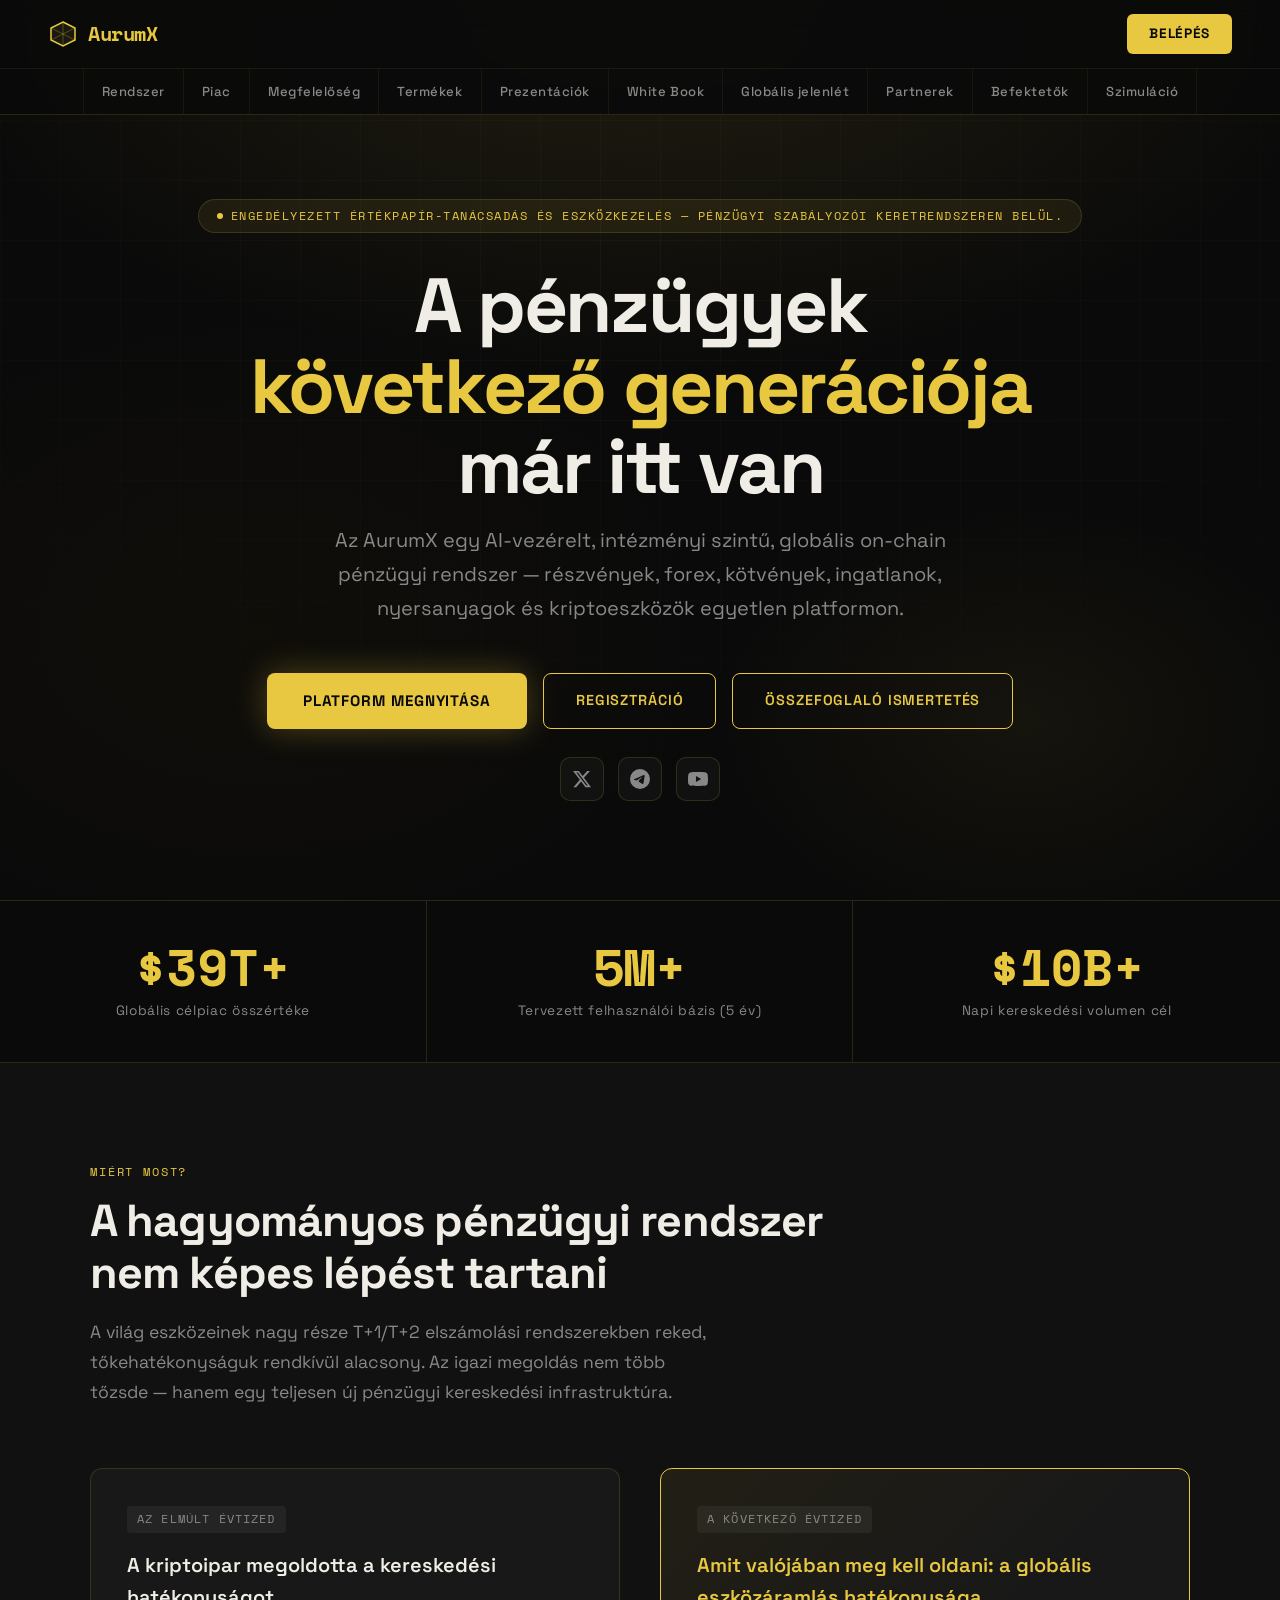
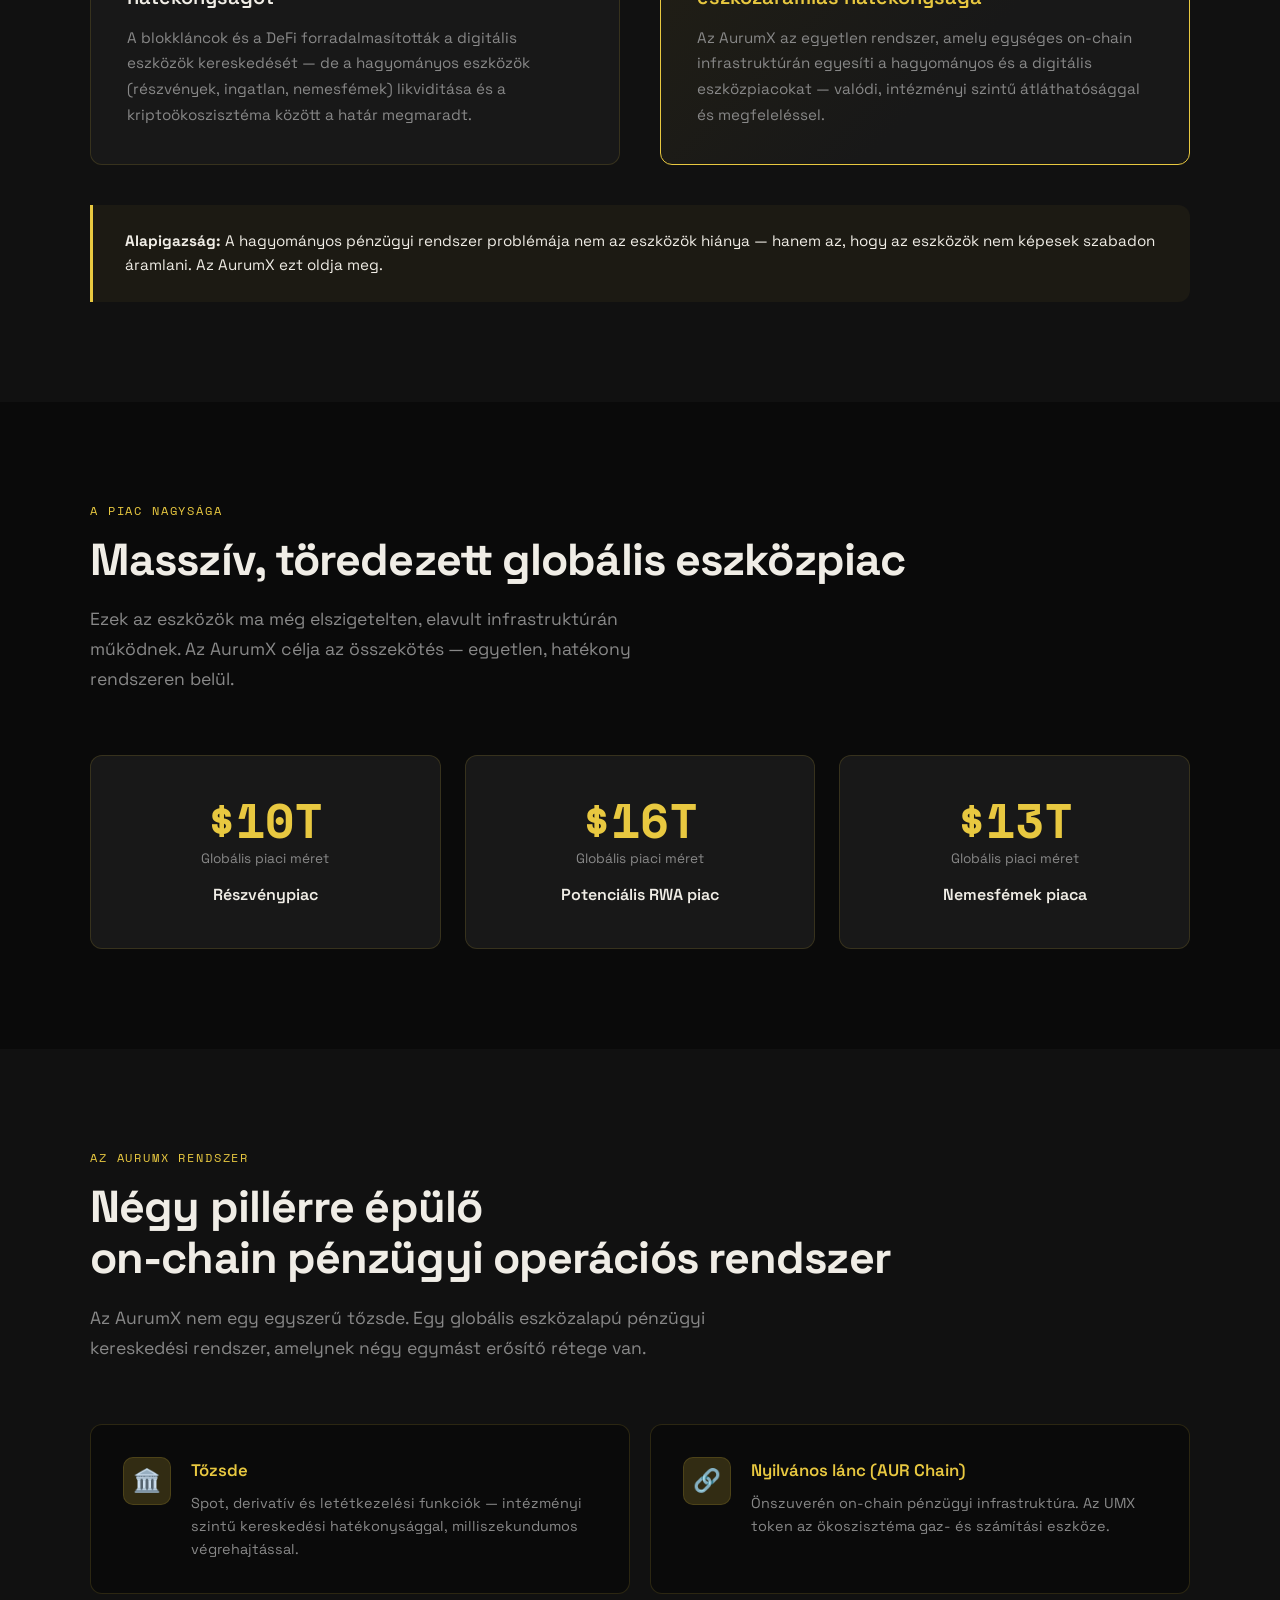
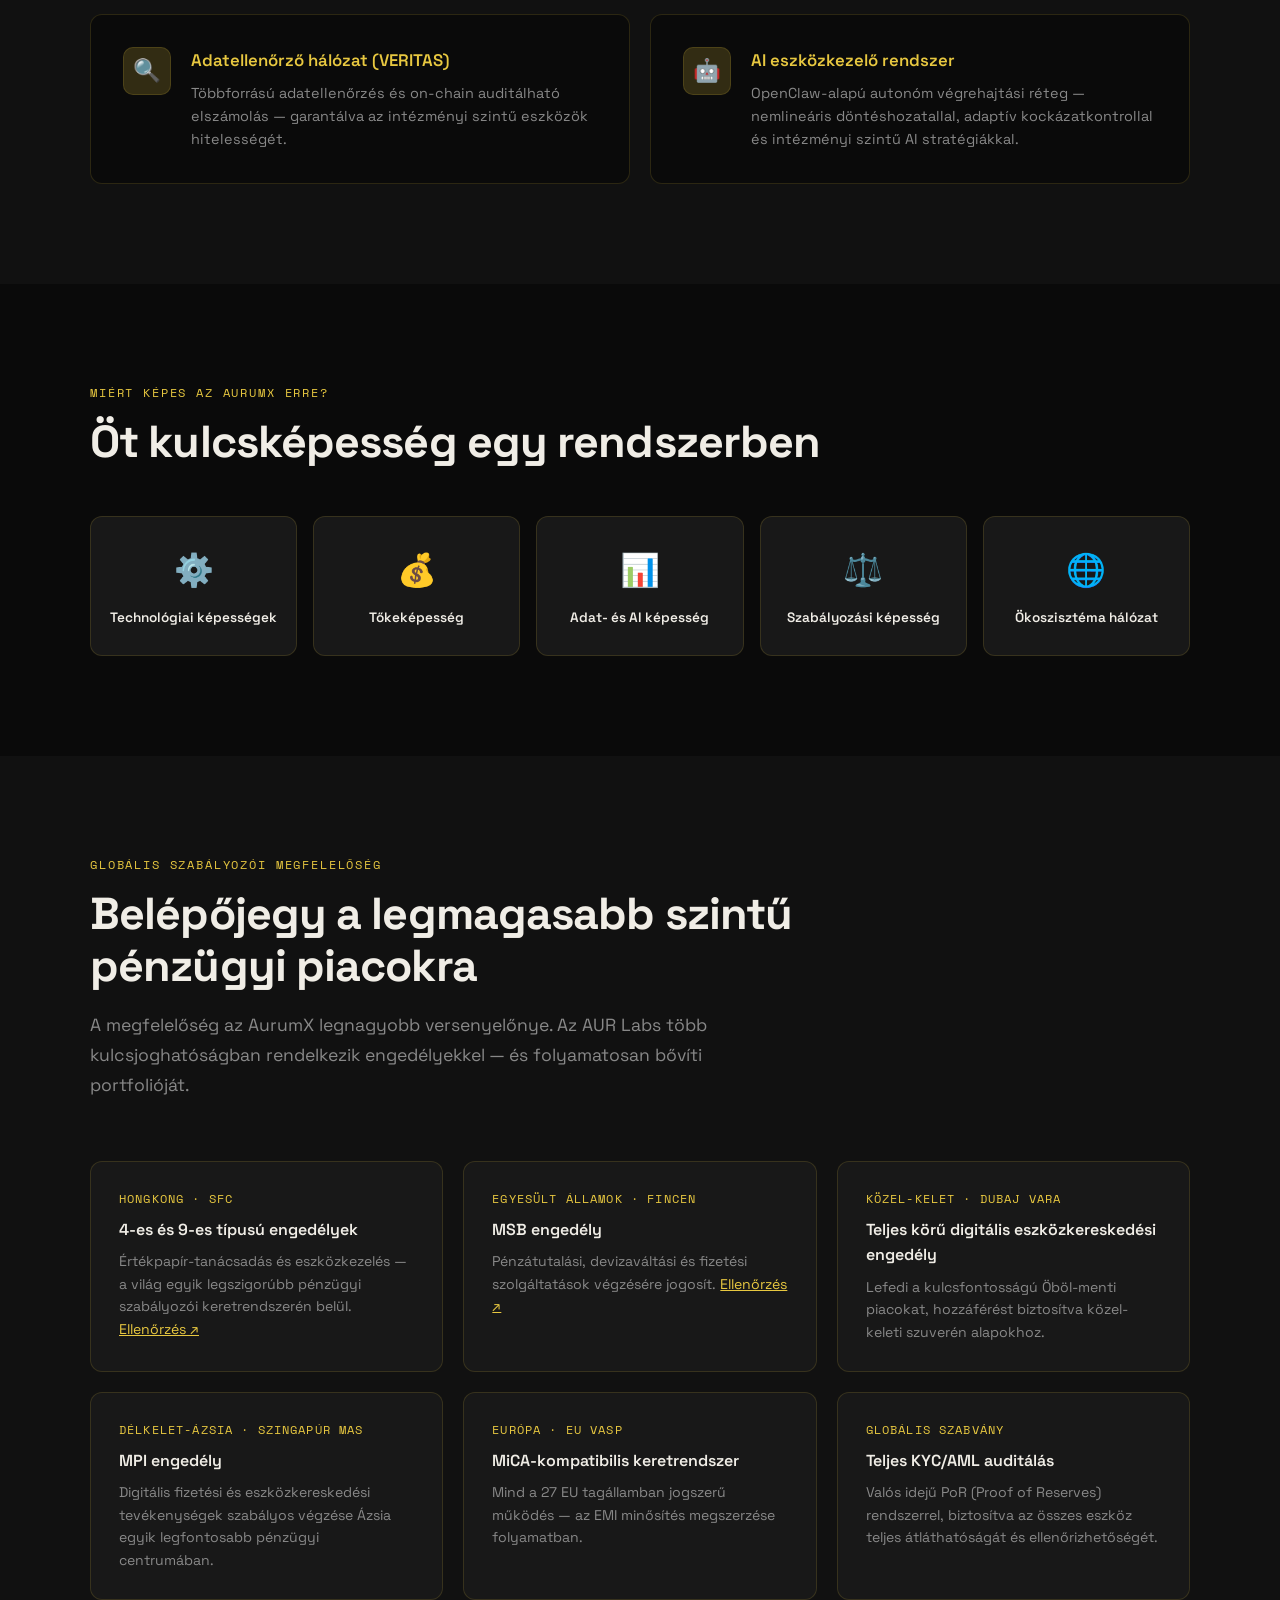
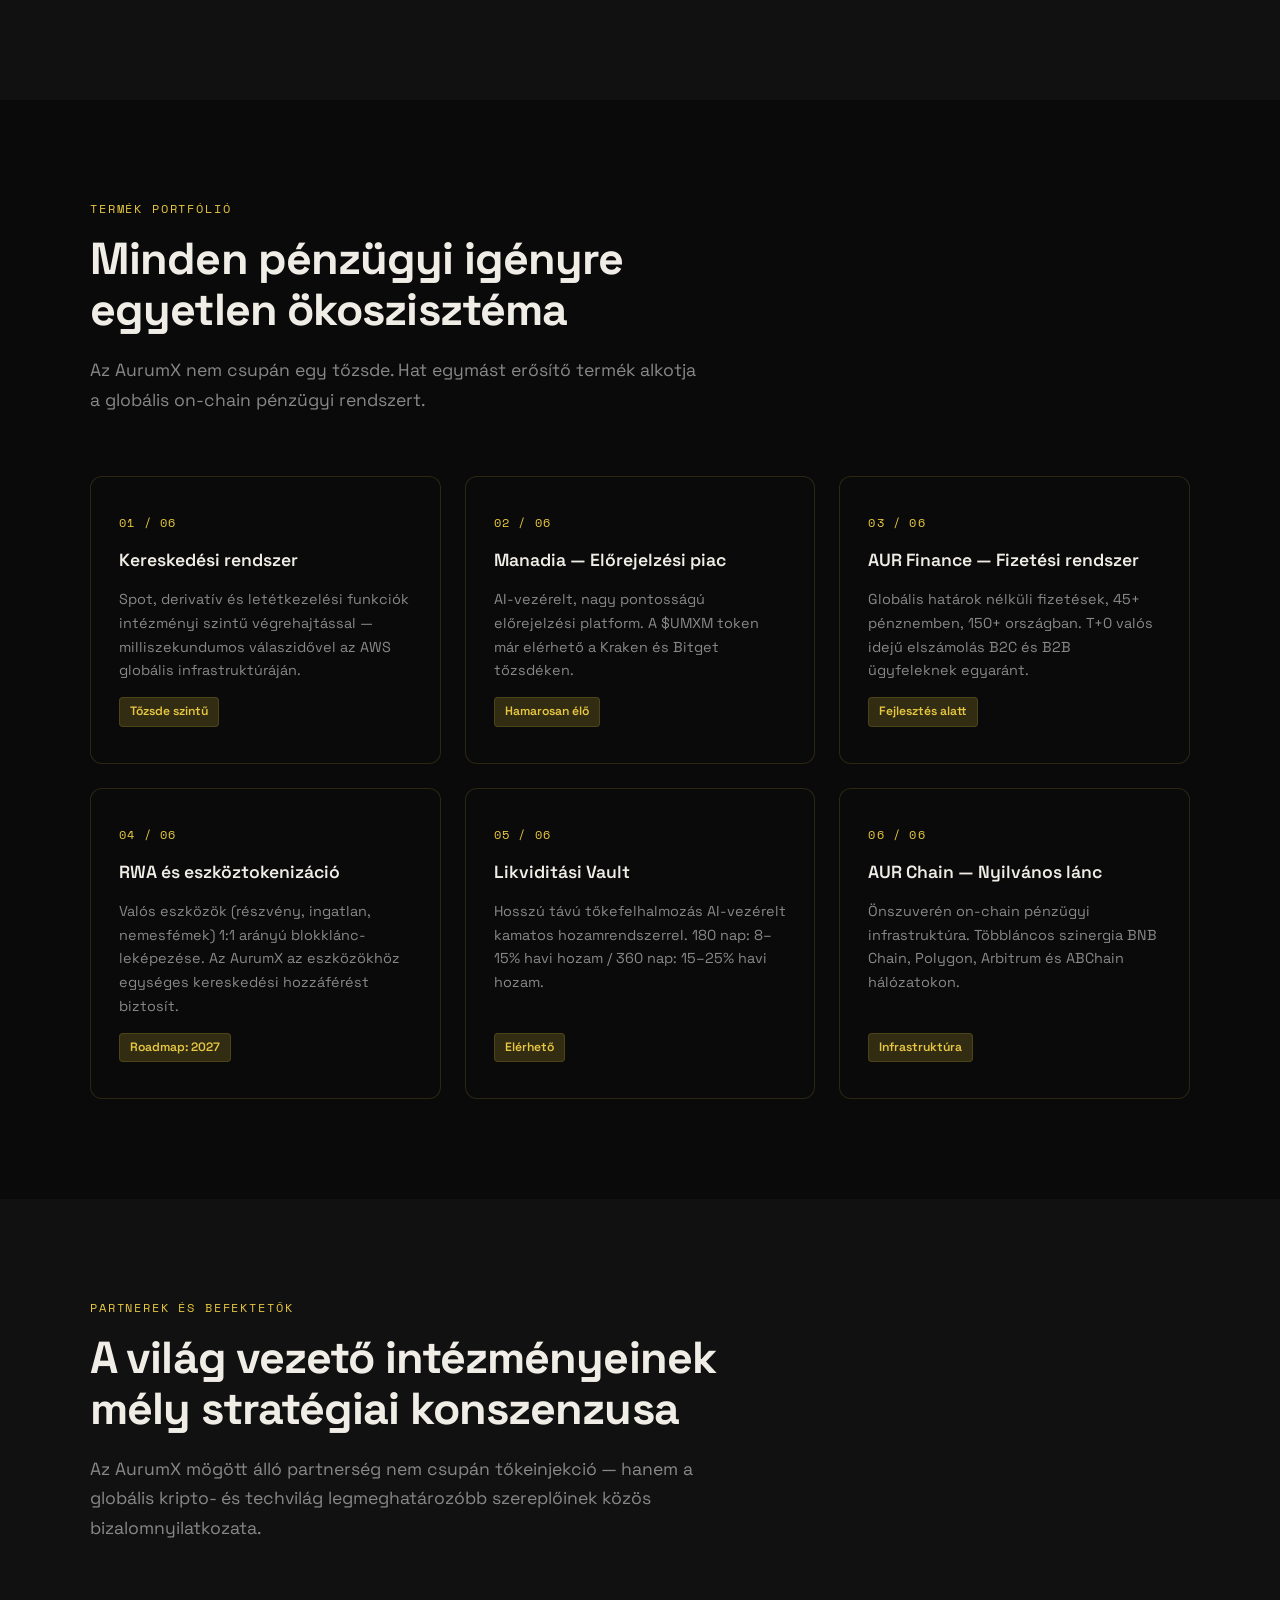
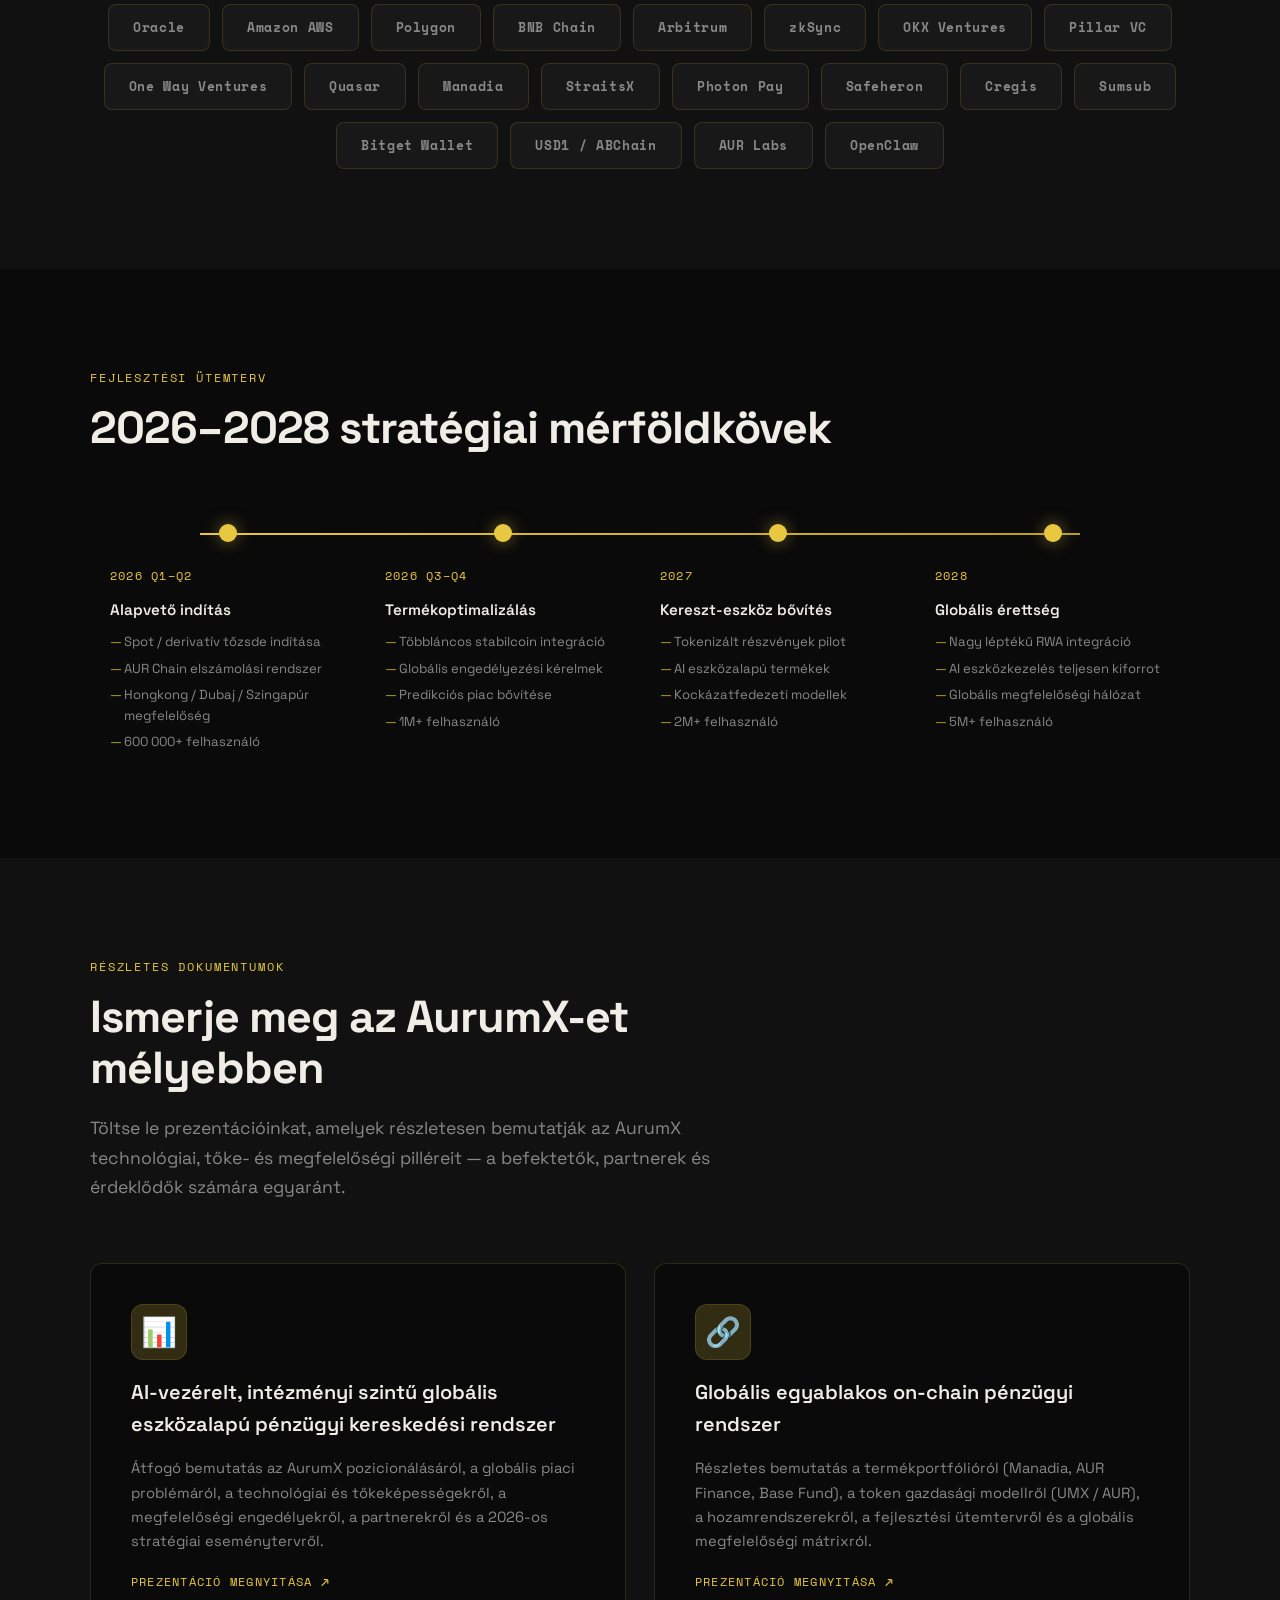
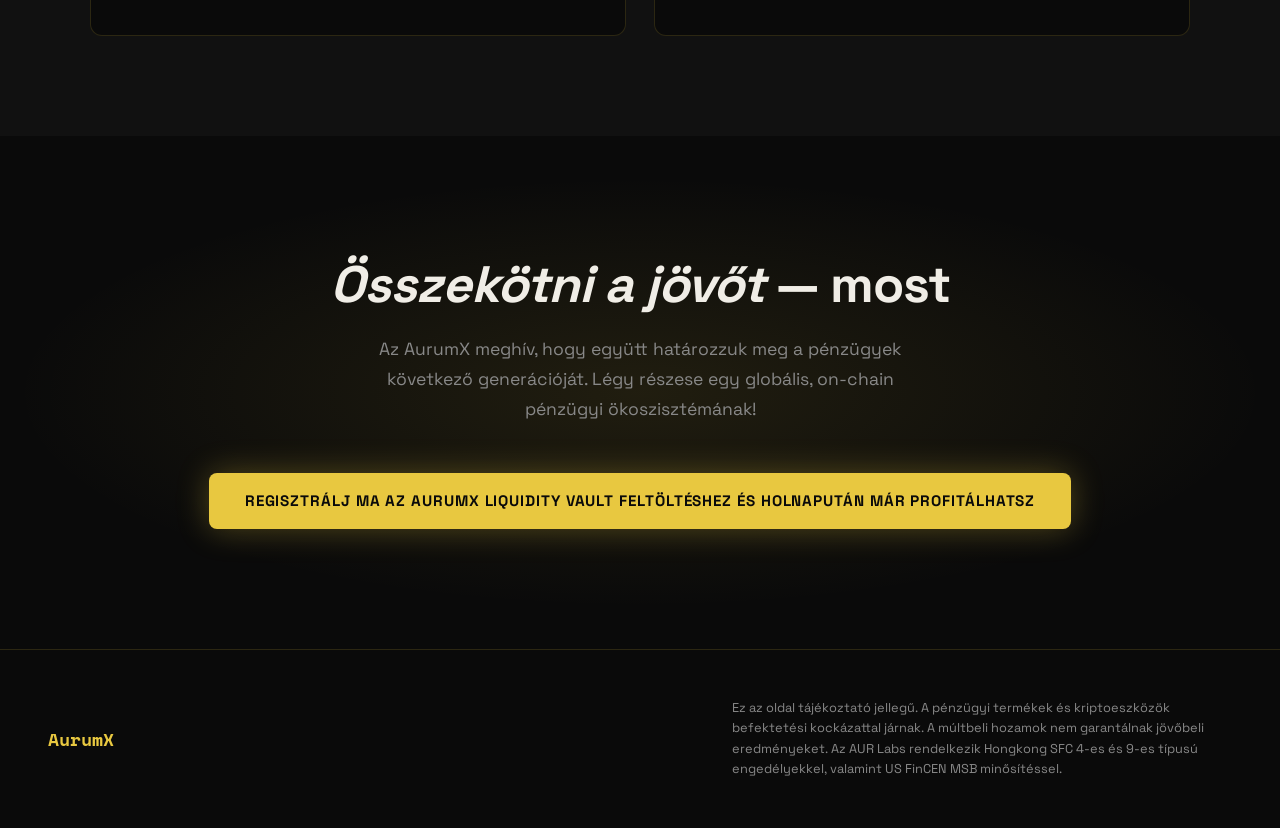
==== commit f7403fb0: "Update call to action text in index.html" ====
--- a/index.html
+++ b/index.html
@@ -1005,7 +1005,7 @@
     <h2><em>Összekötni a jövőt</em> — most</h2>
     <p>Az AurumX meghív, hogy együtt határozzuk meg a pénzügyek következő generációját. Légy részese egy globális, on-chain pénzügyi ökoszisztémának!</p>
     <div class="cta-actions">
-      <a class="btn-primary" href="https://aurumx.org" target="_blank">Regisztráció az AurumX Liquidity Vault feltöltéshez</a>
+      <a class="btn-primary" href="https://aurumx.org" target="_blank">Regisztrálj ma az AurumX Liquidity Vault feltöltéshez és holnapután már profitálhatsz</a>
     </div>
   </section>
 
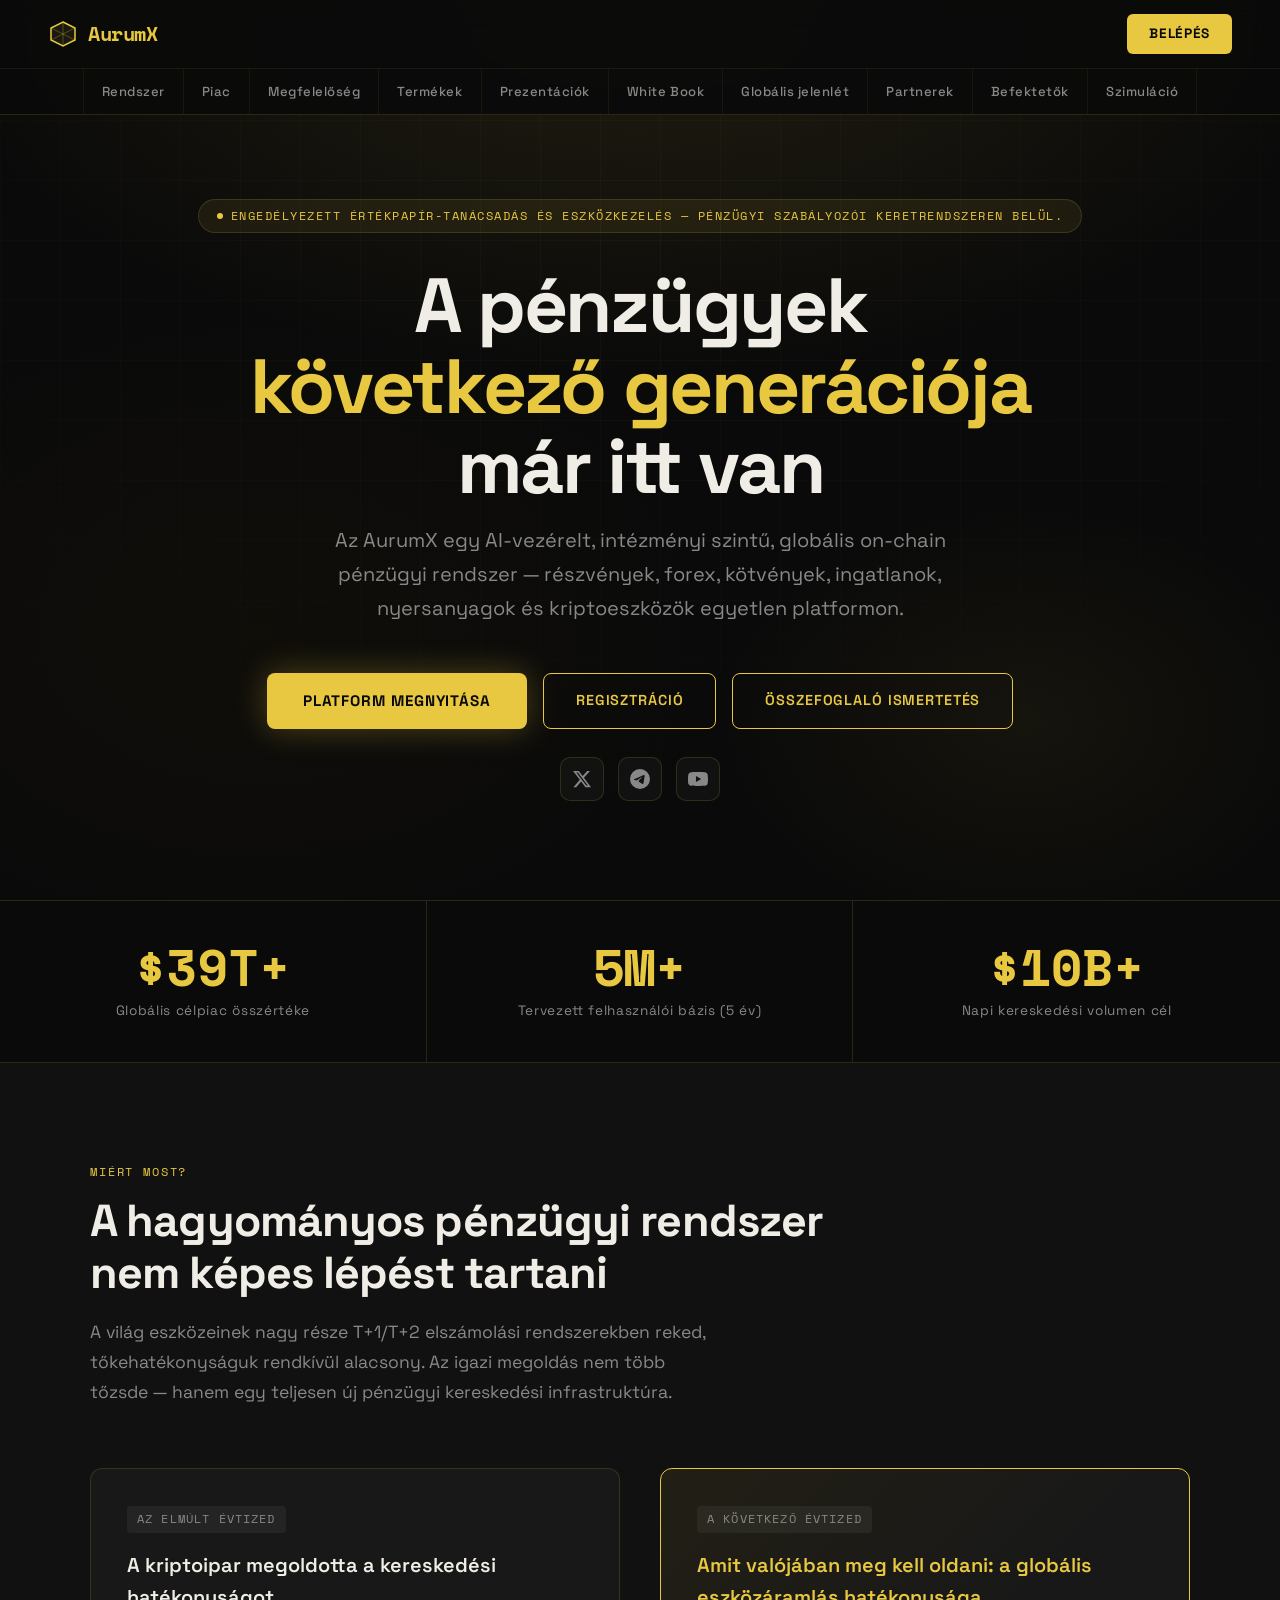
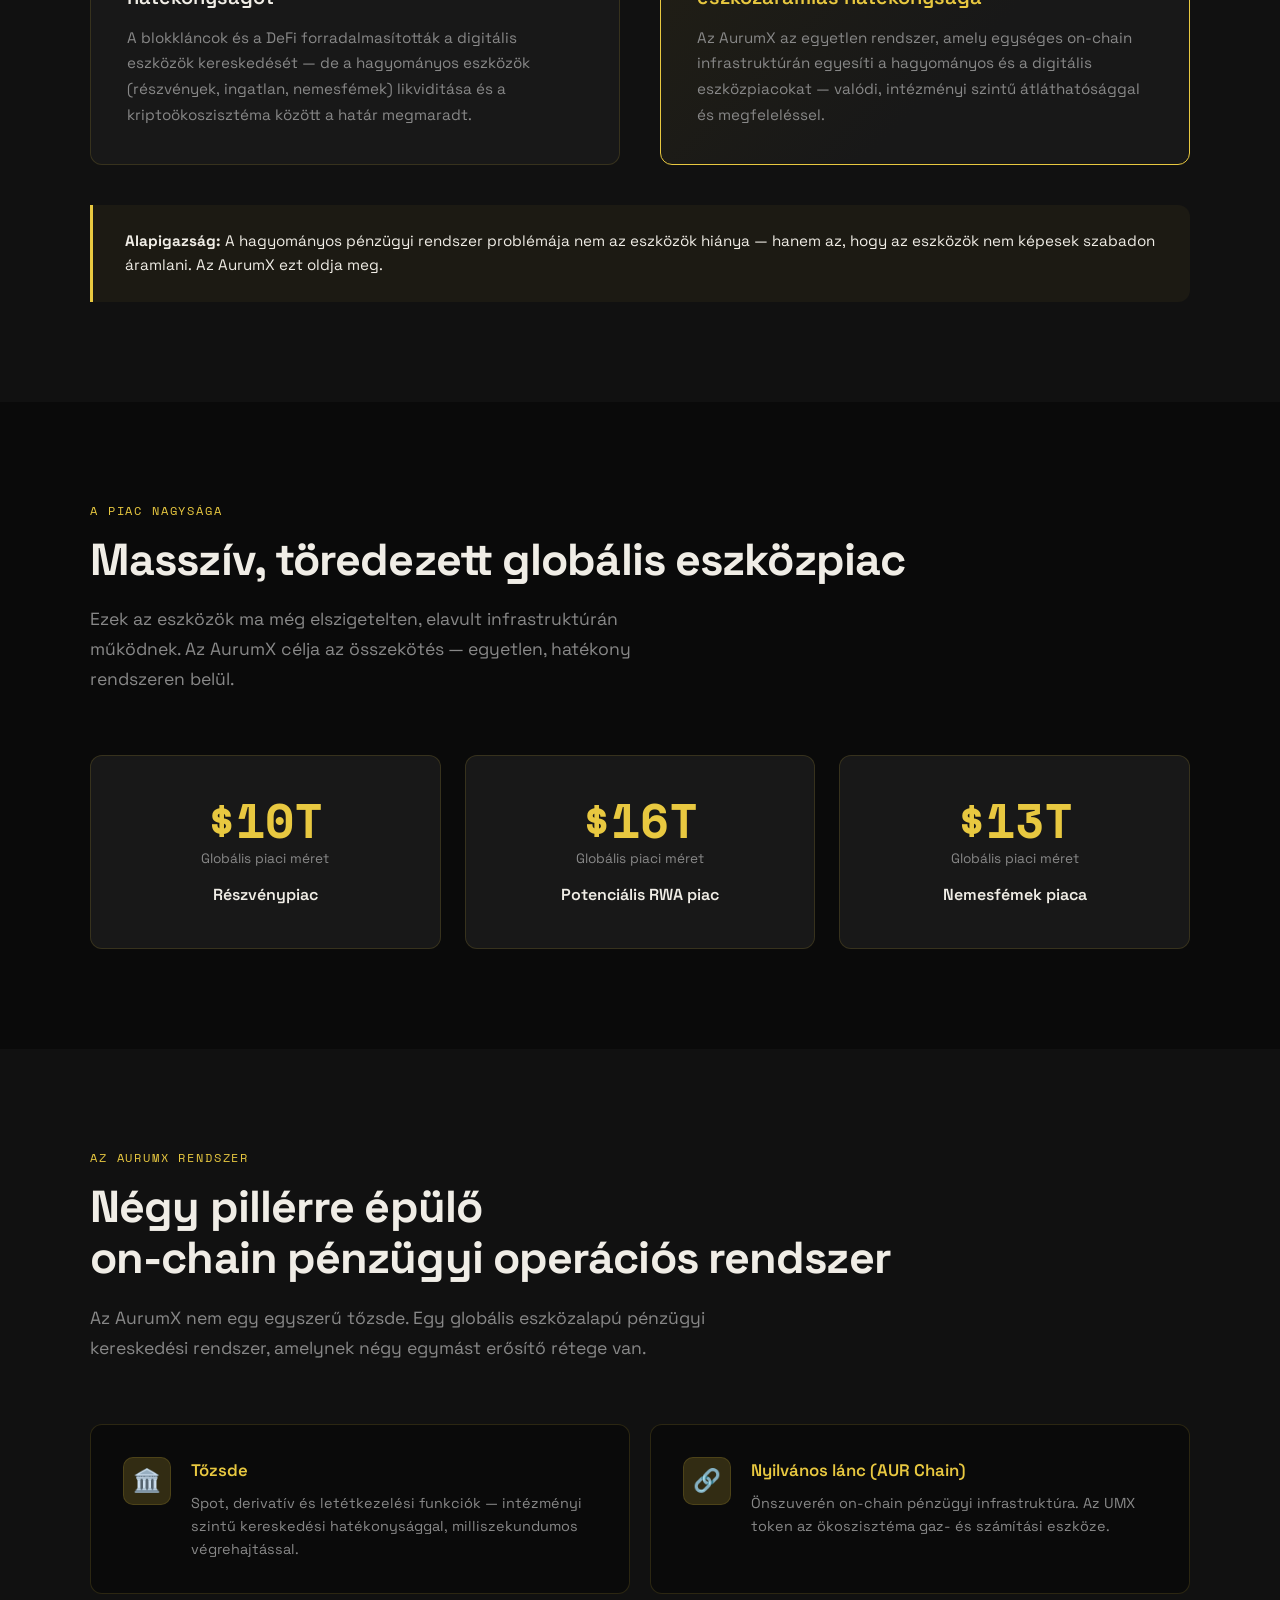
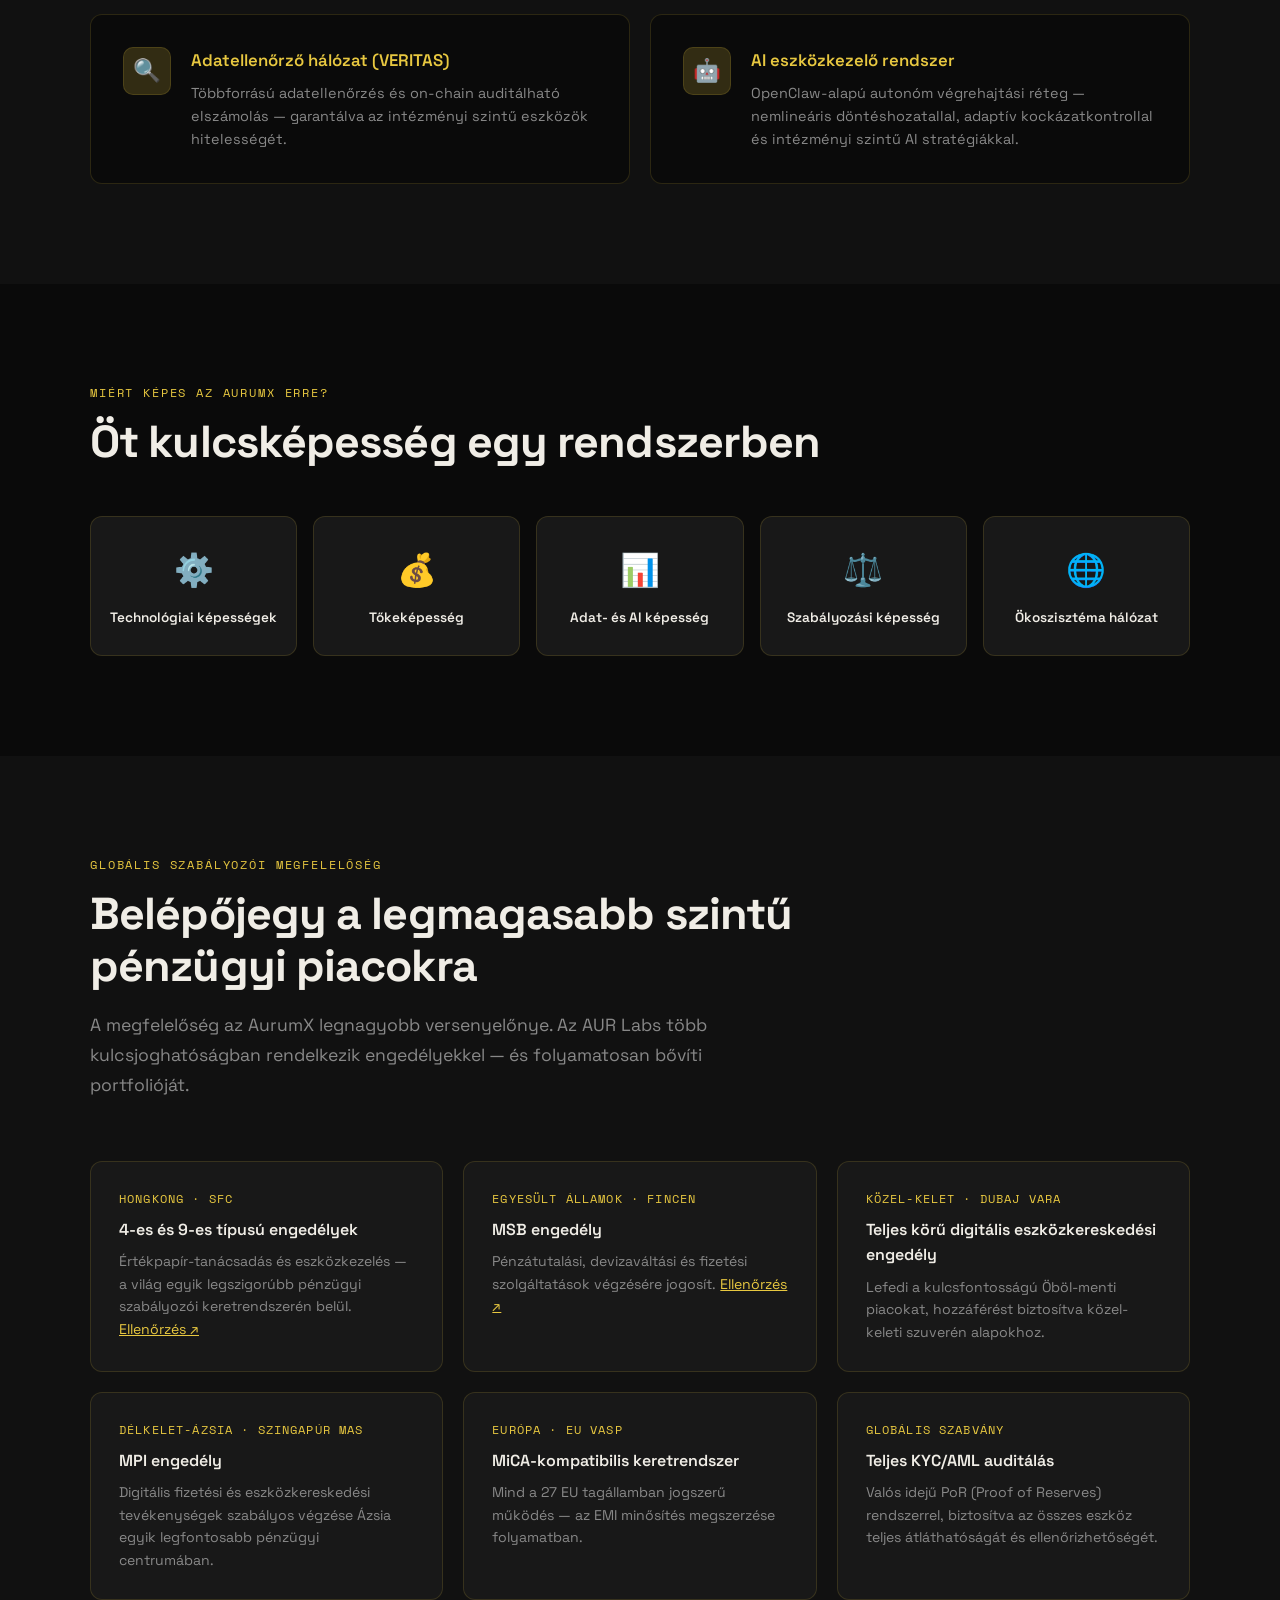
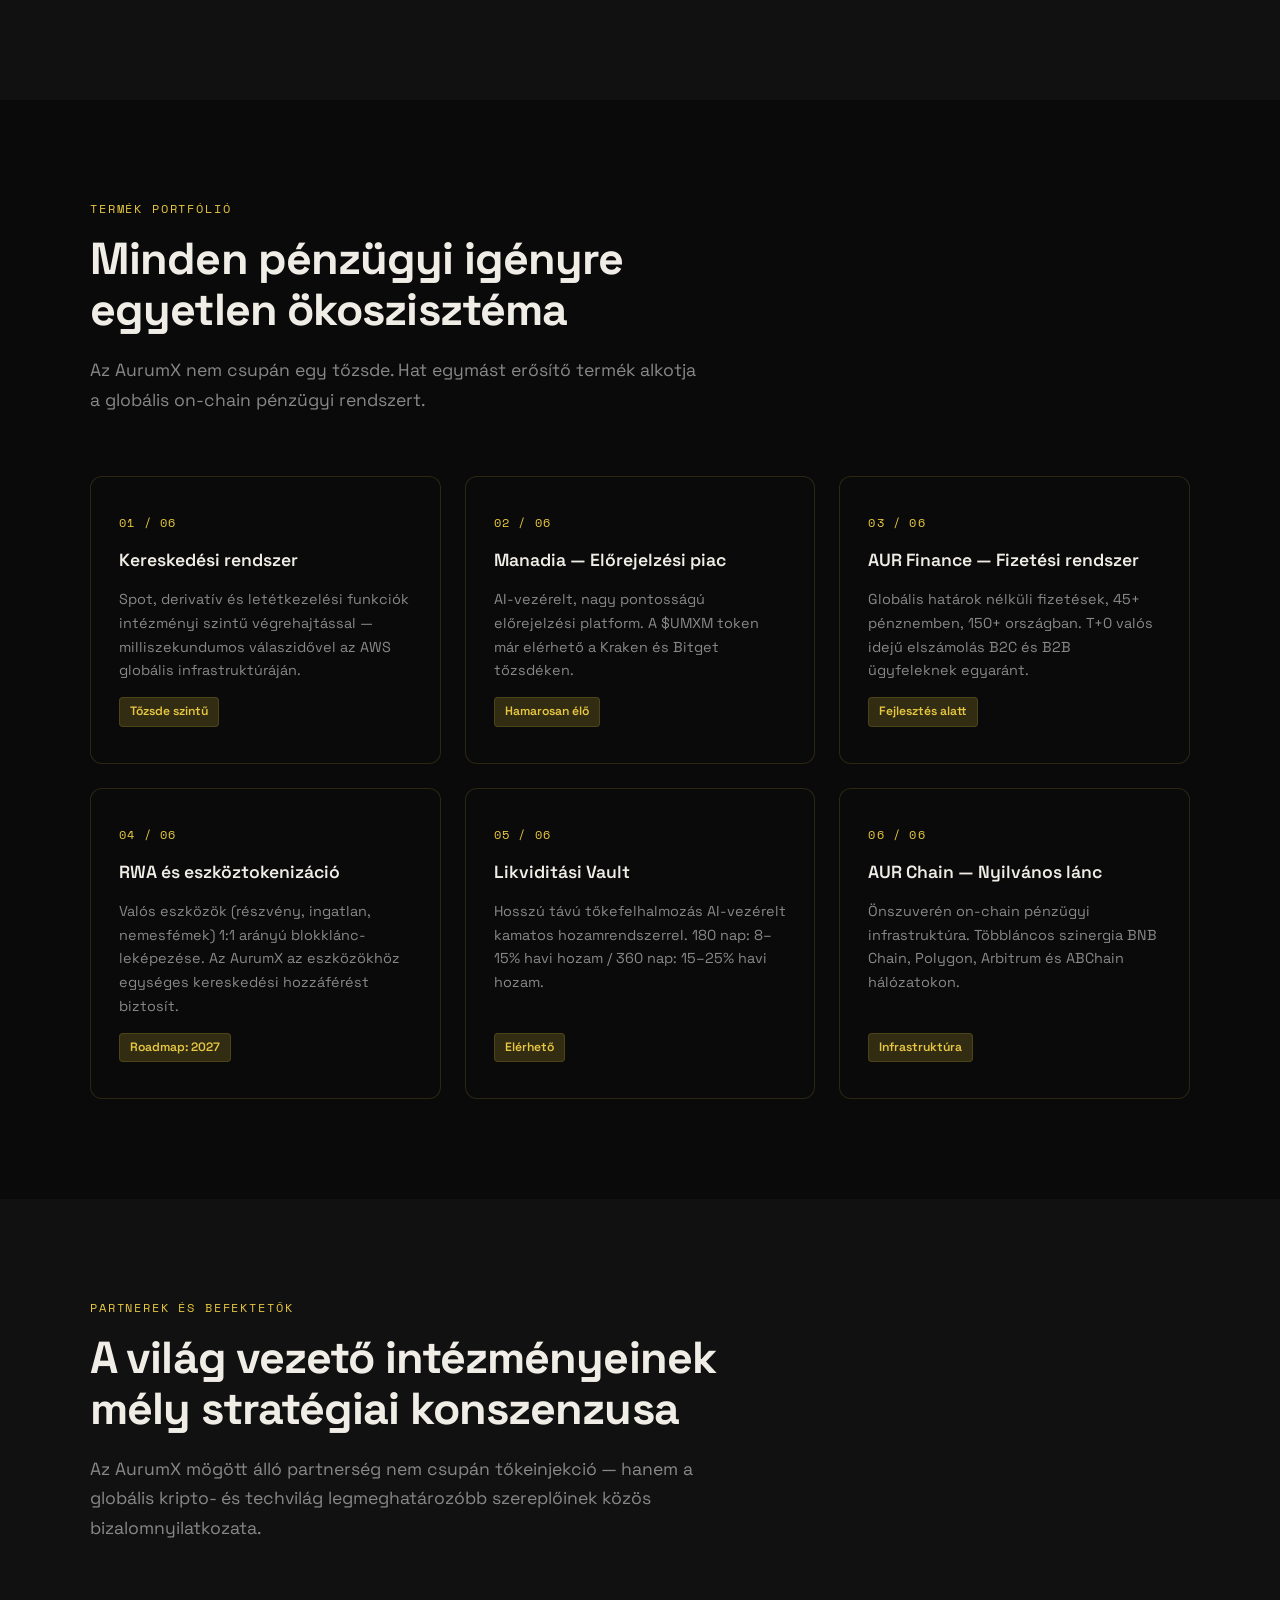
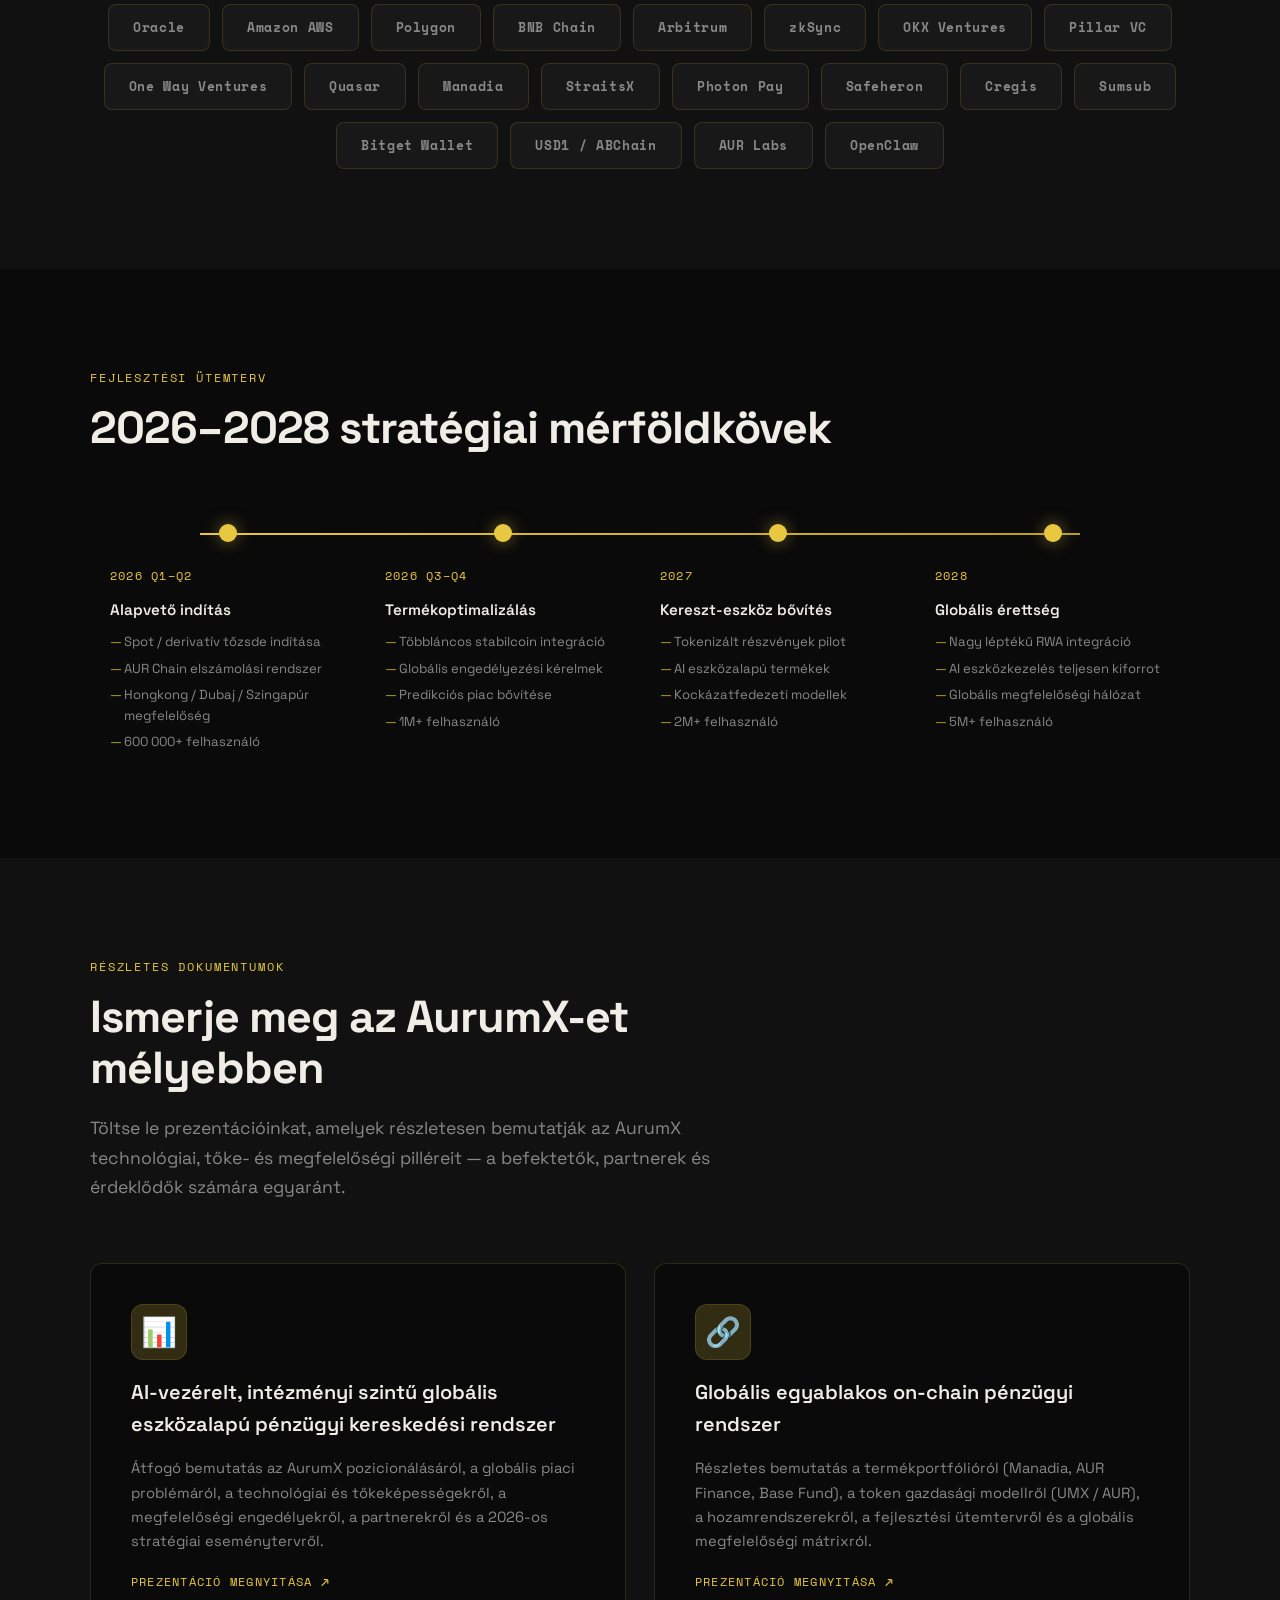
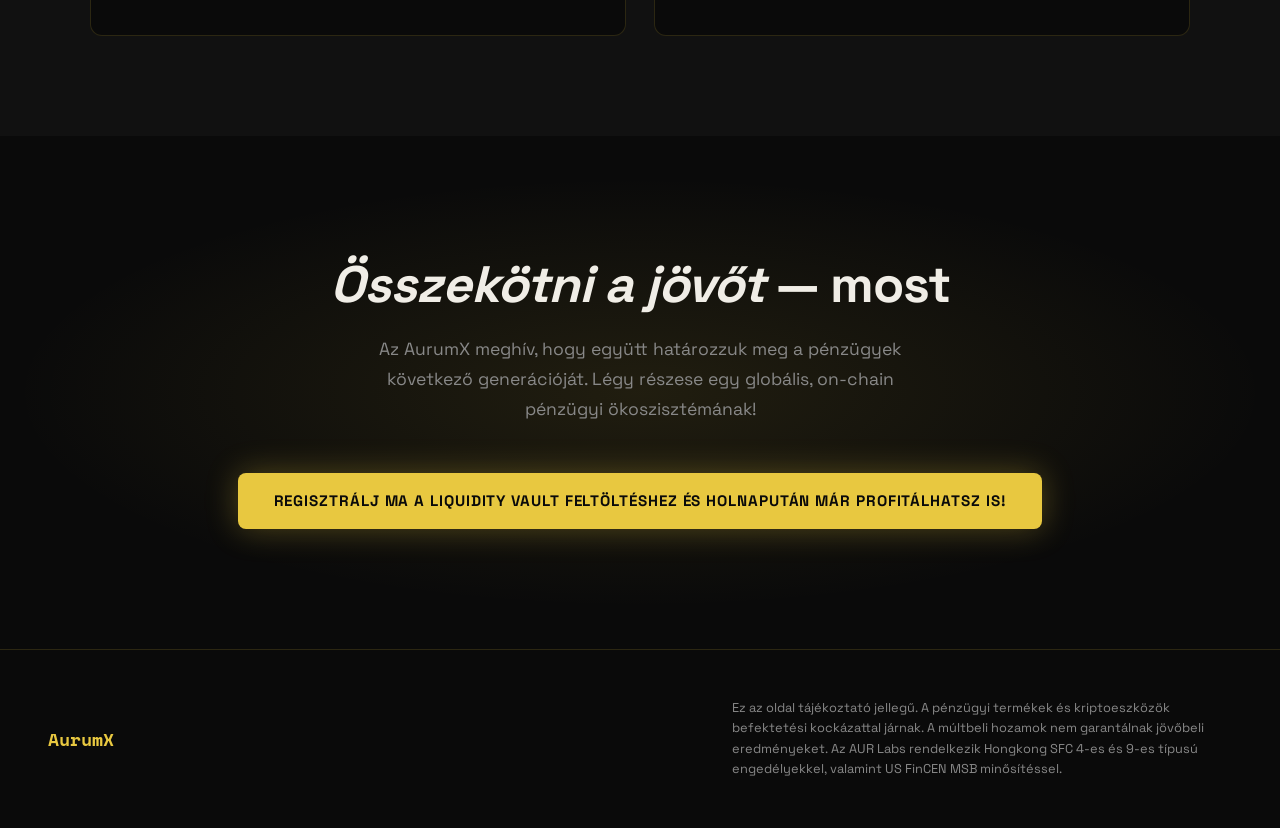
==== commit cced1108: "Update call-to-action text in index.html" ====
--- a/index.html
+++ b/index.html
@@ -1005,7 +1005,7 @@
     <h2><em>Összekötni a jövőt</em> — most</h2>
     <p>Az AurumX meghív, hogy együtt határozzuk meg a pénzügyek következő generációját. Légy részese egy globális, on-chain pénzügyi ökoszisztémának!</p>
     <div class="cta-actions">
-      <a class="btn-primary" href="https://aurumx.org" target="_blank">Regisztrálj ma az AurumX Liquidity Vault feltöltéshez és holnapután már profitálhatsz</a>
+      <a class="btn-primary" href="https://aurumx.org" target="_blank">Regisztrálj ma a Liquidity Vault feltöltéshez és holnapután már profitálhatsz is!</a>
     </div>
   </section>
 
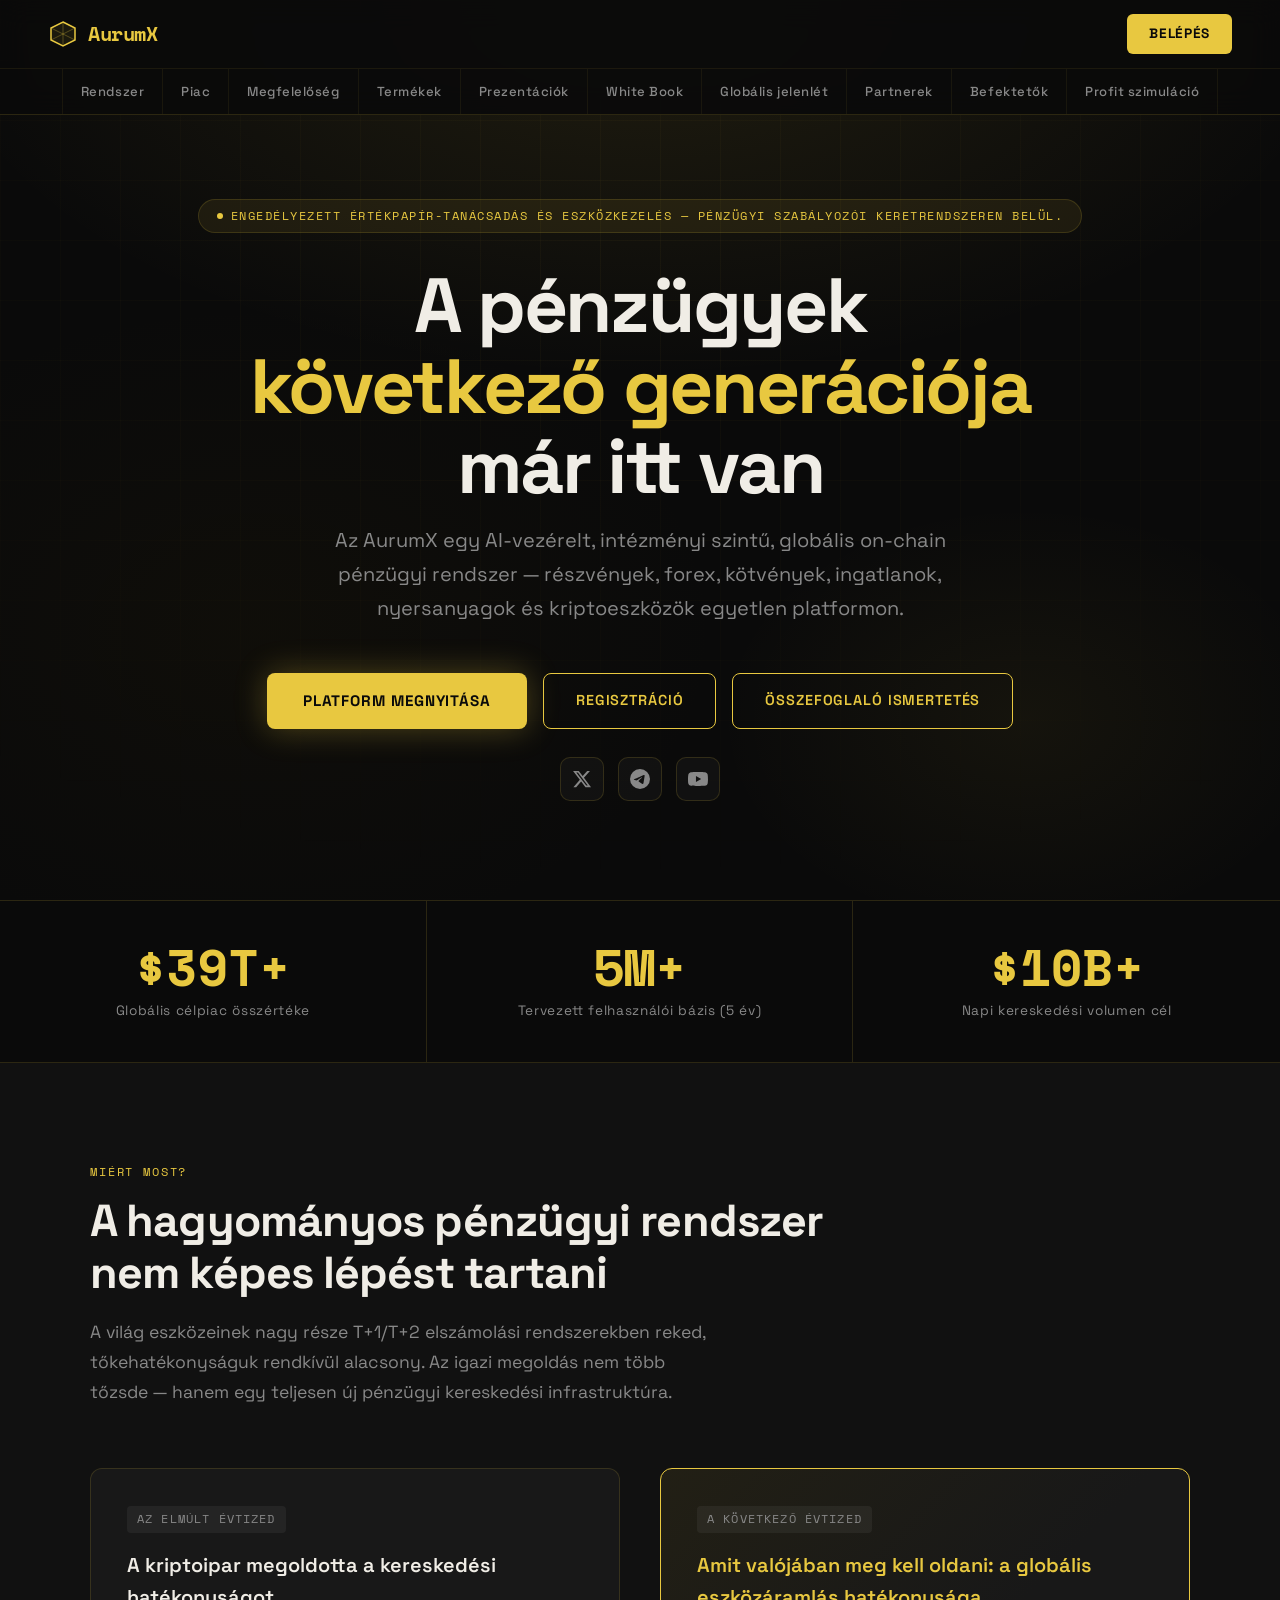
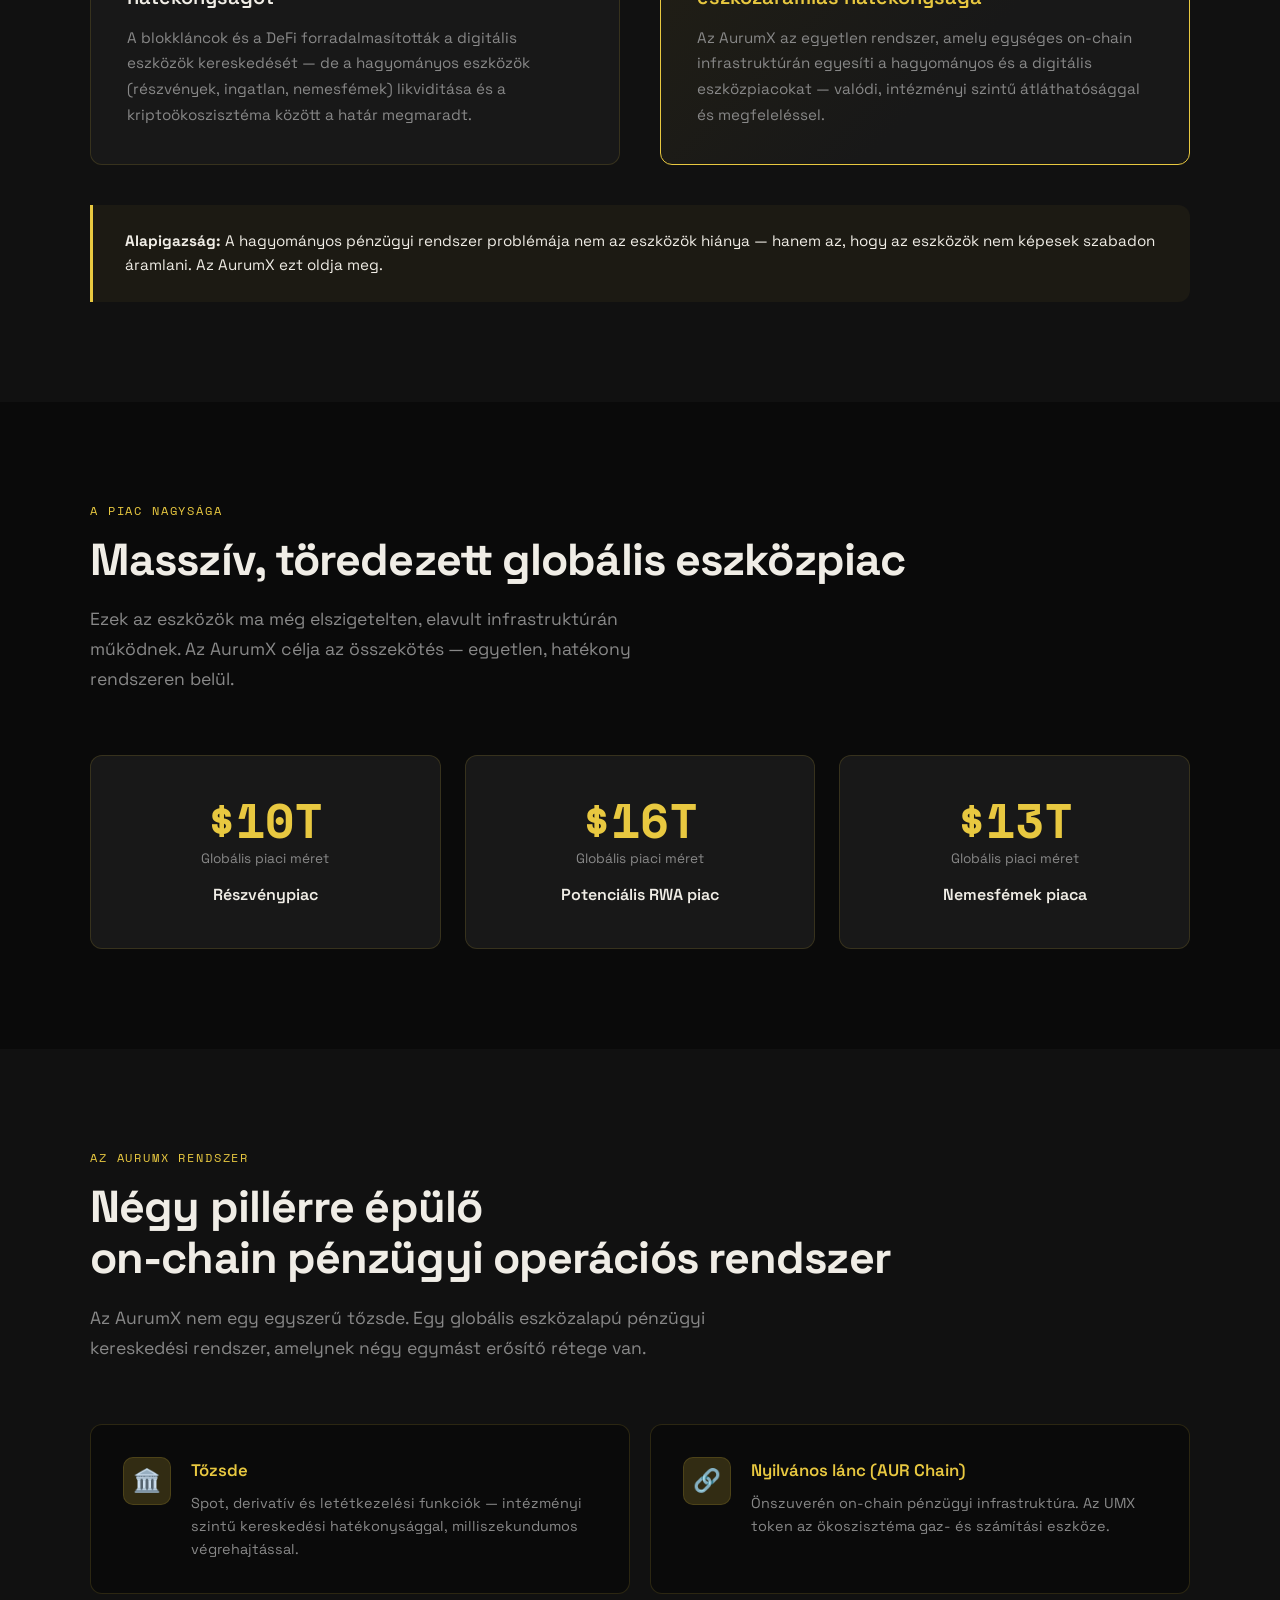
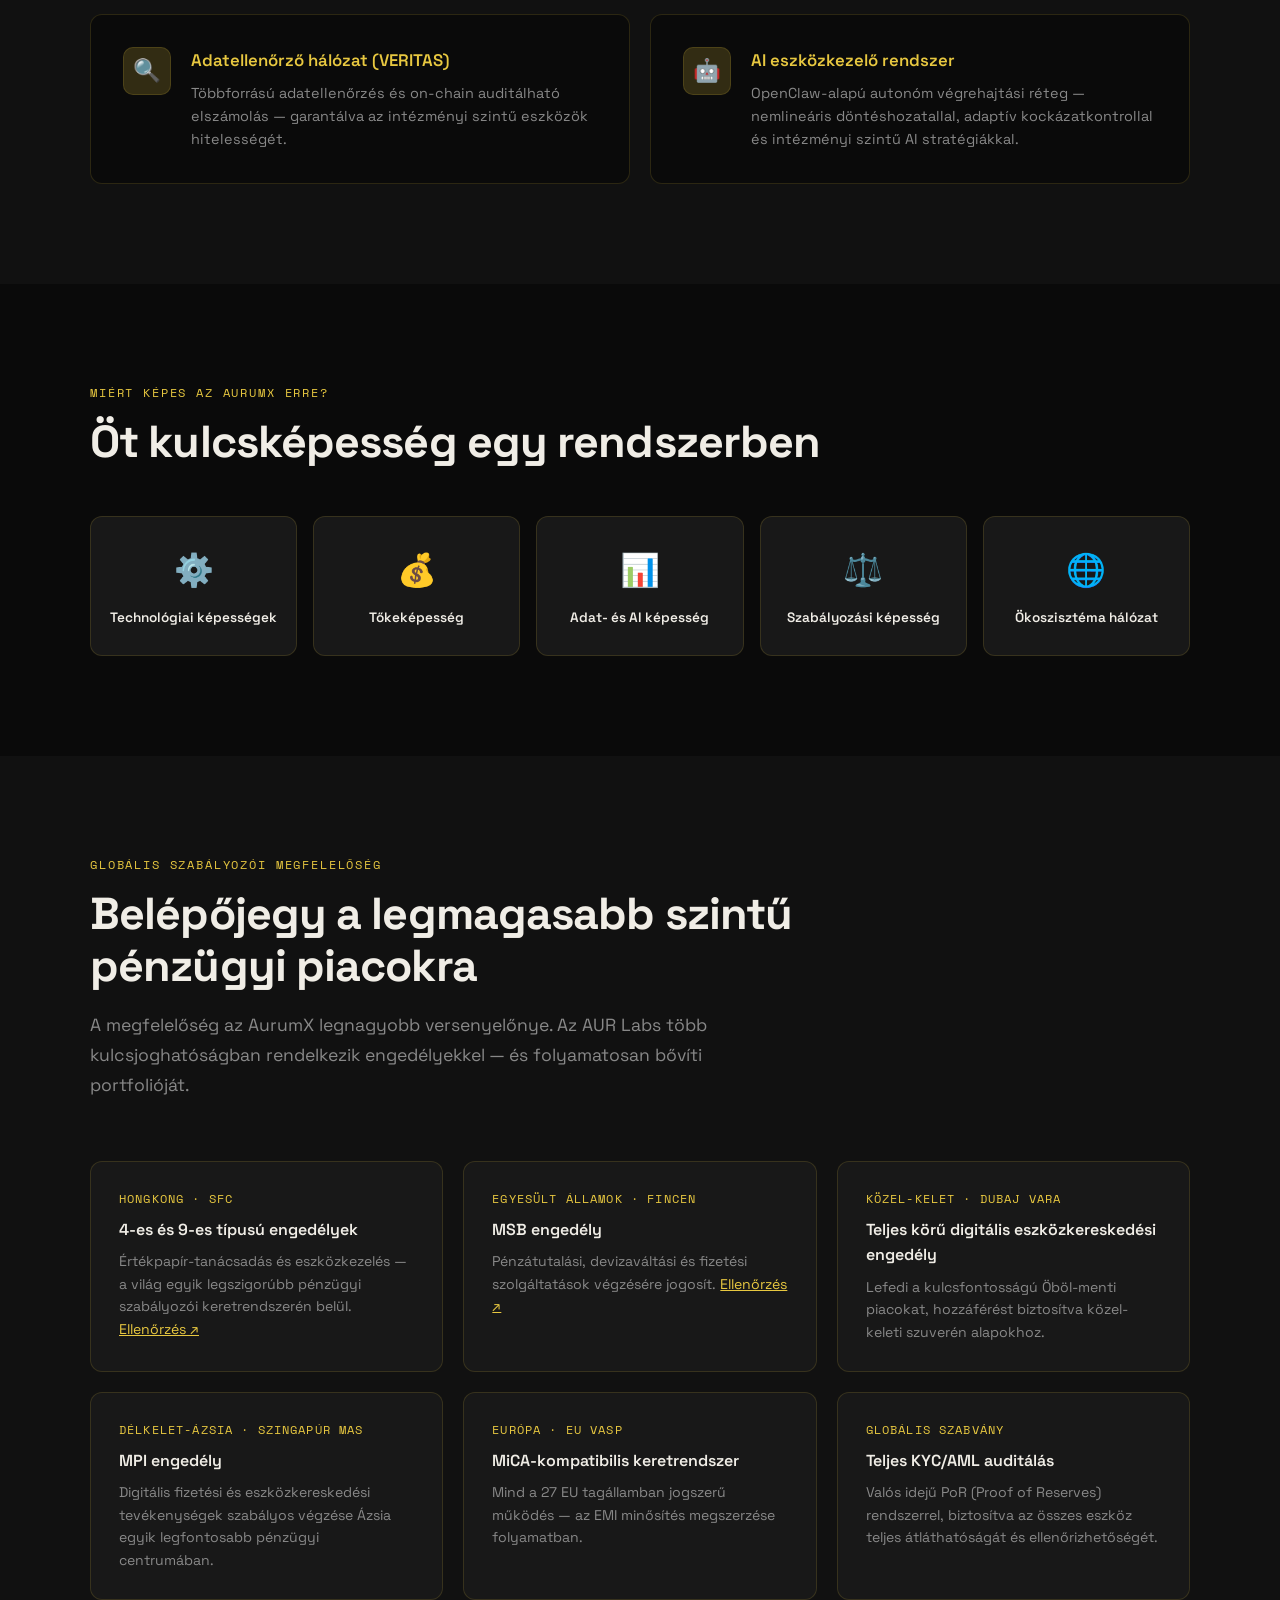
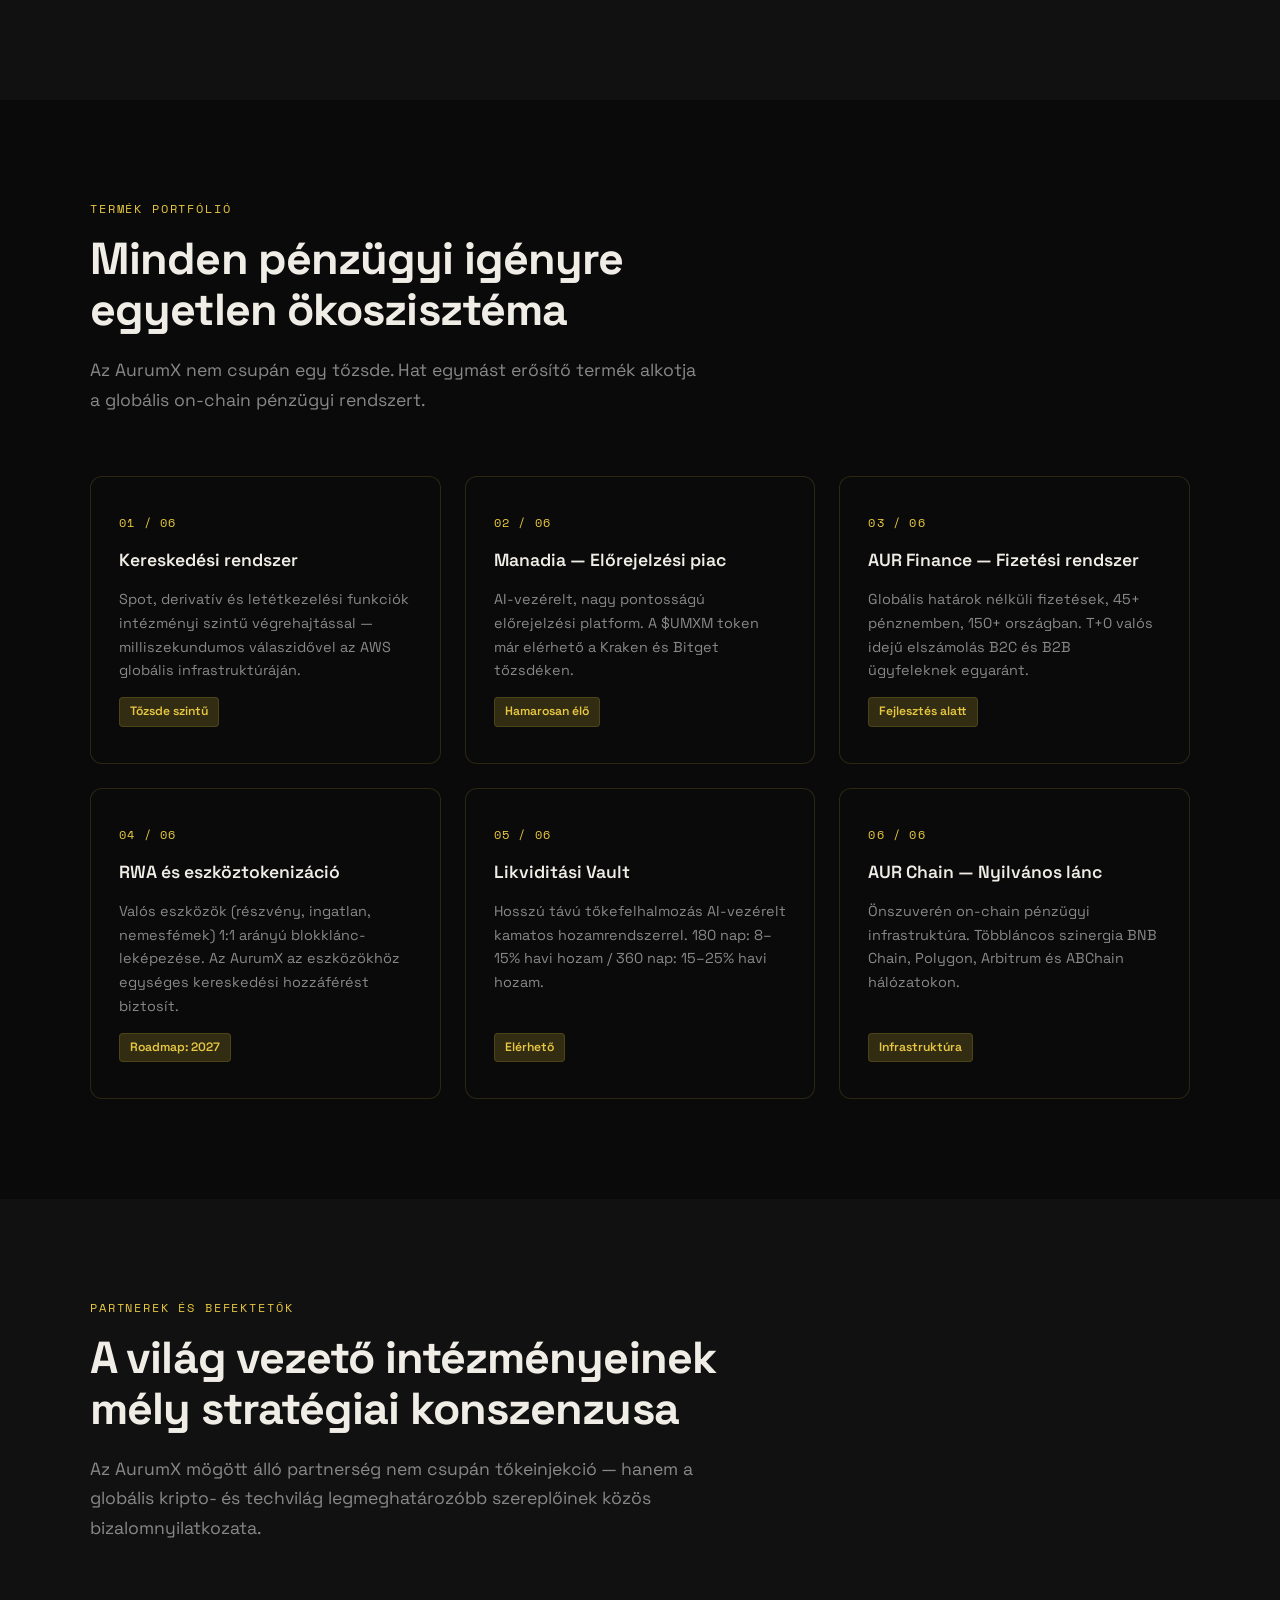
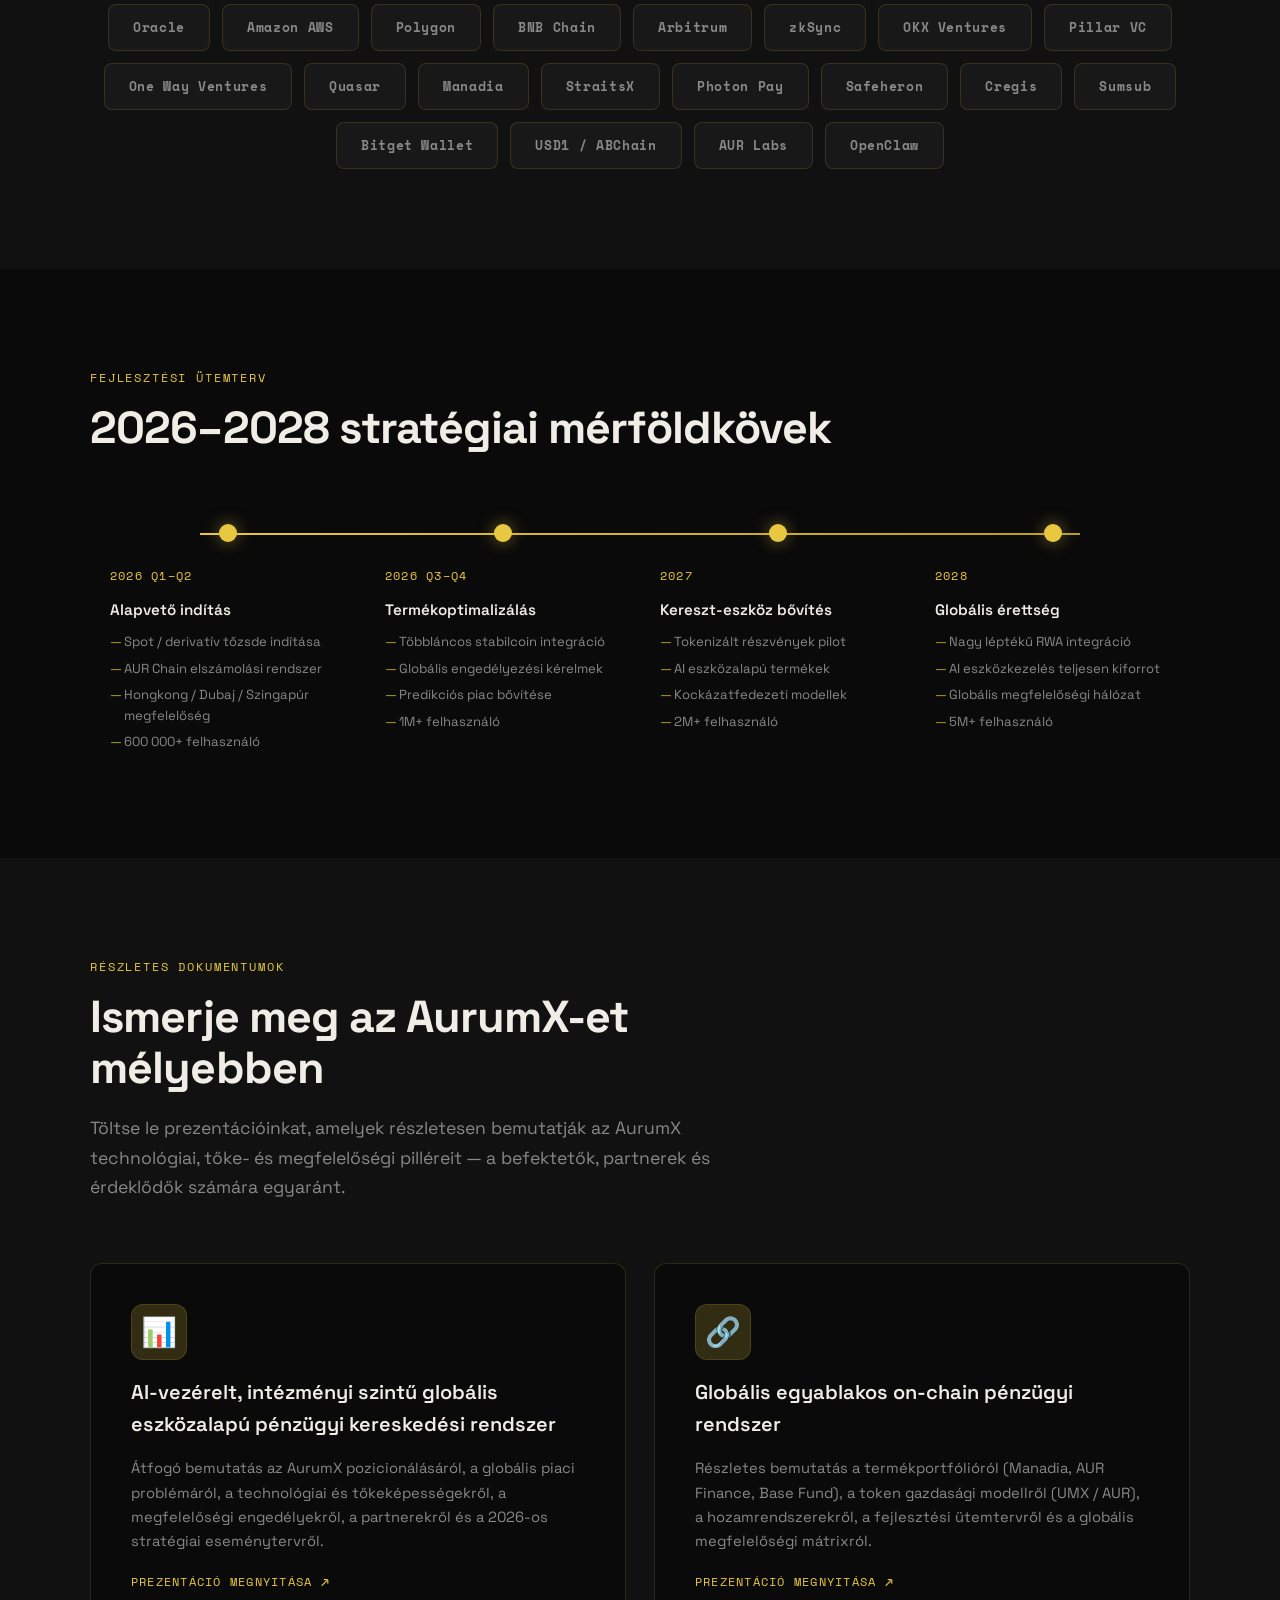
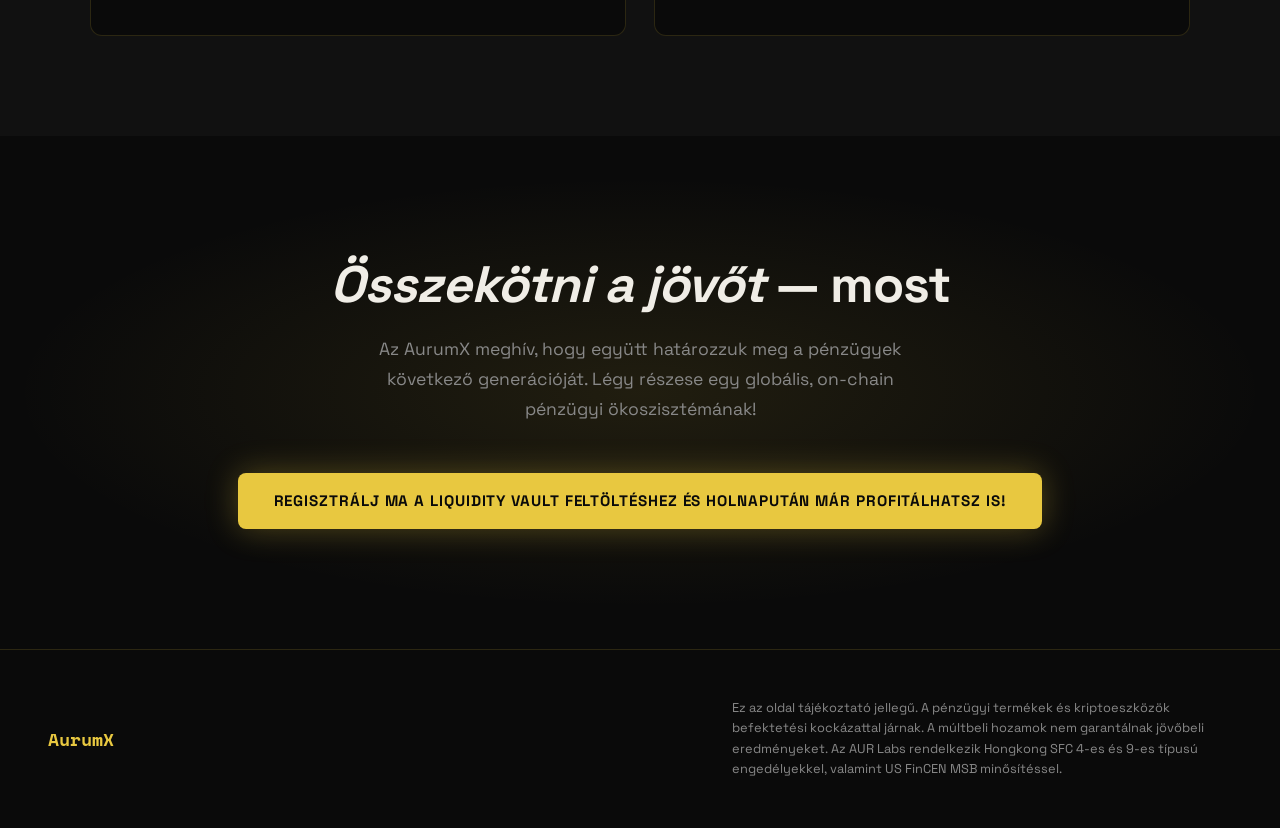
==== commit d156f849: "Update simulation link to new version" ====
--- a/index.html
+++ b/index.html
@@ -632,7 +632,7 @@
       <li><a href="#" class="nav-doc" onclick="openModal('Globális jelenlét.png','img','Globális jelenlét');return false;">Globális jelenlét</a></li>
       <li><a href="#" class="nav-doc" onclick="openModal('Partnerek.png','img','Partnerek');return false;">Partnerek</a></li>
       <li><a href="#" class="nav-doc" onclick="openModal('Befektetők.png','img','Befektetők');return false;">Befektetők</a></li>
-      <li><a href="#" class="nav-doc" onclick="openModal('AurumX szimuláció.html','iframe','Szimuláció');return false;">Szimuláció</a></li>
+      <li><a href="#" class="nav-doc" onclick="openModal('AurumX szimuláció ver6.html','iframe','Szimuláció');return false;">Profit szimuláció</a></li>
     </ul>
   </div>
   </nav>
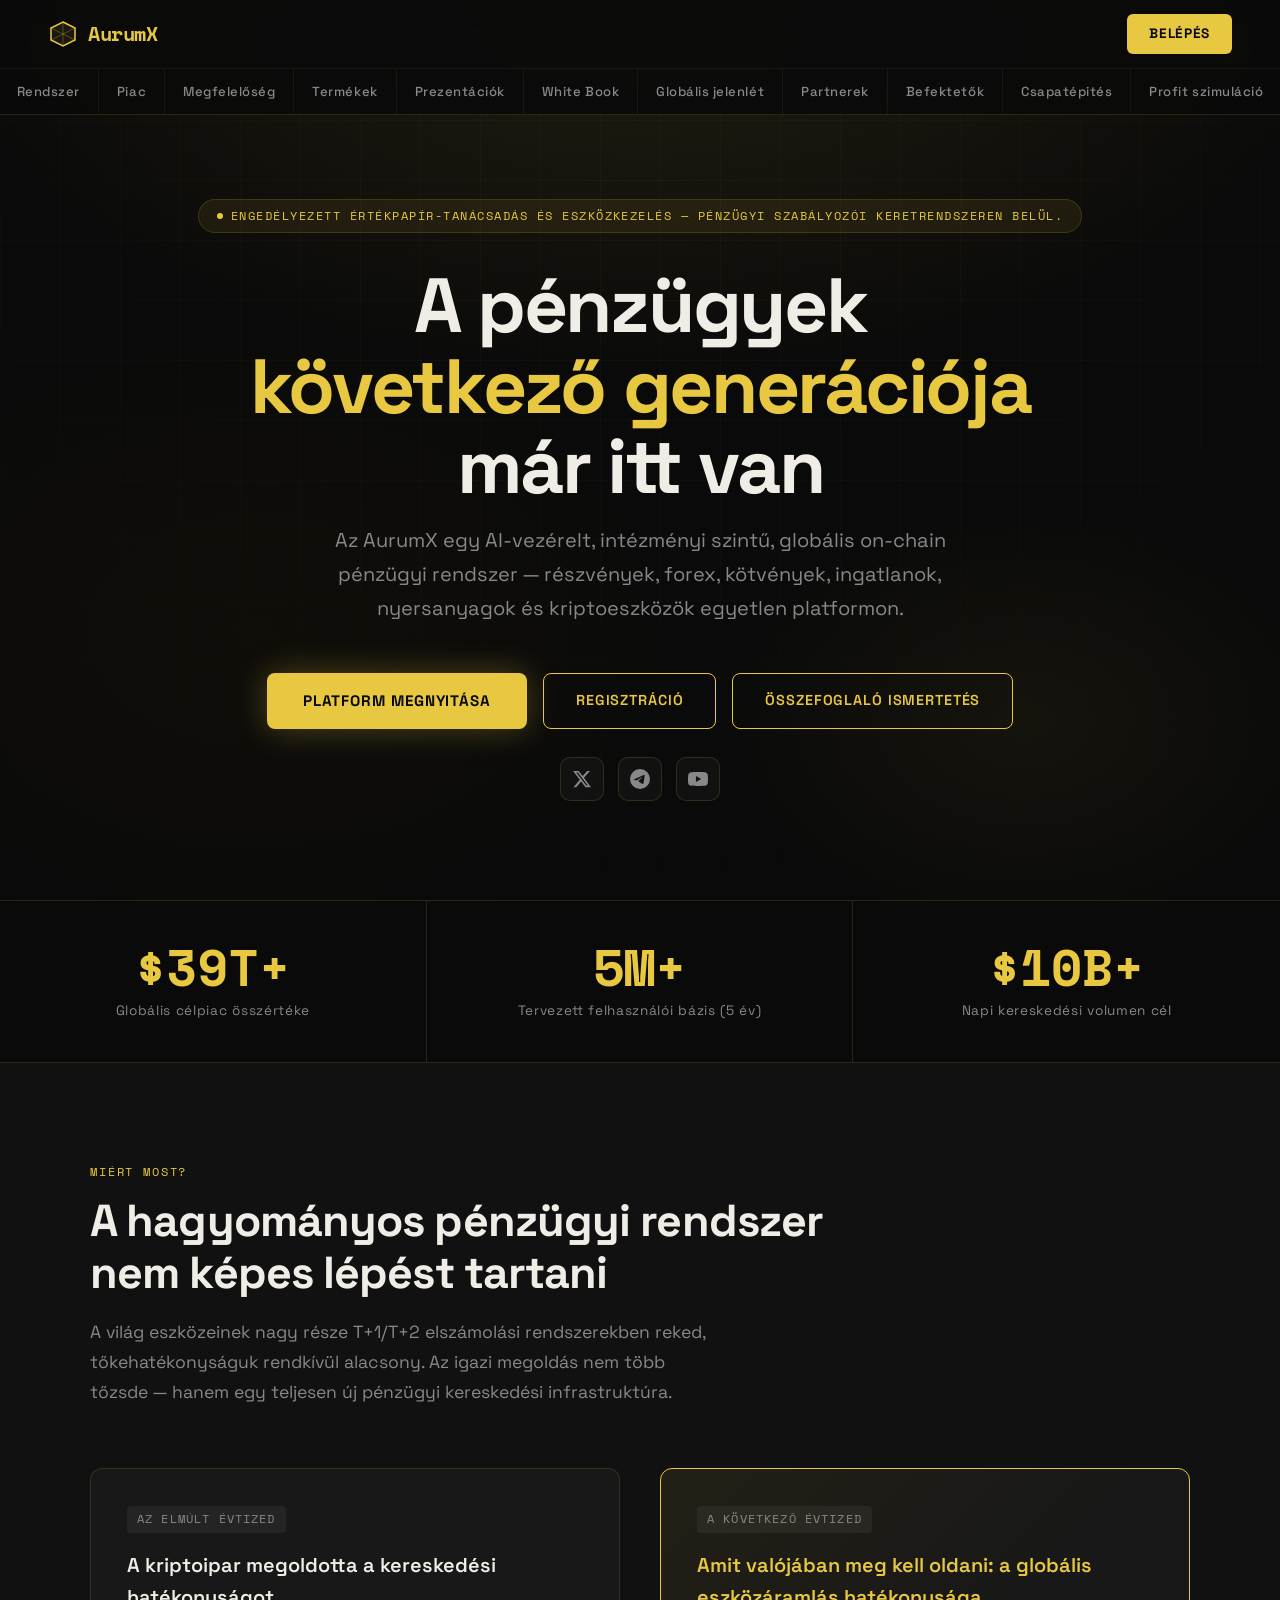
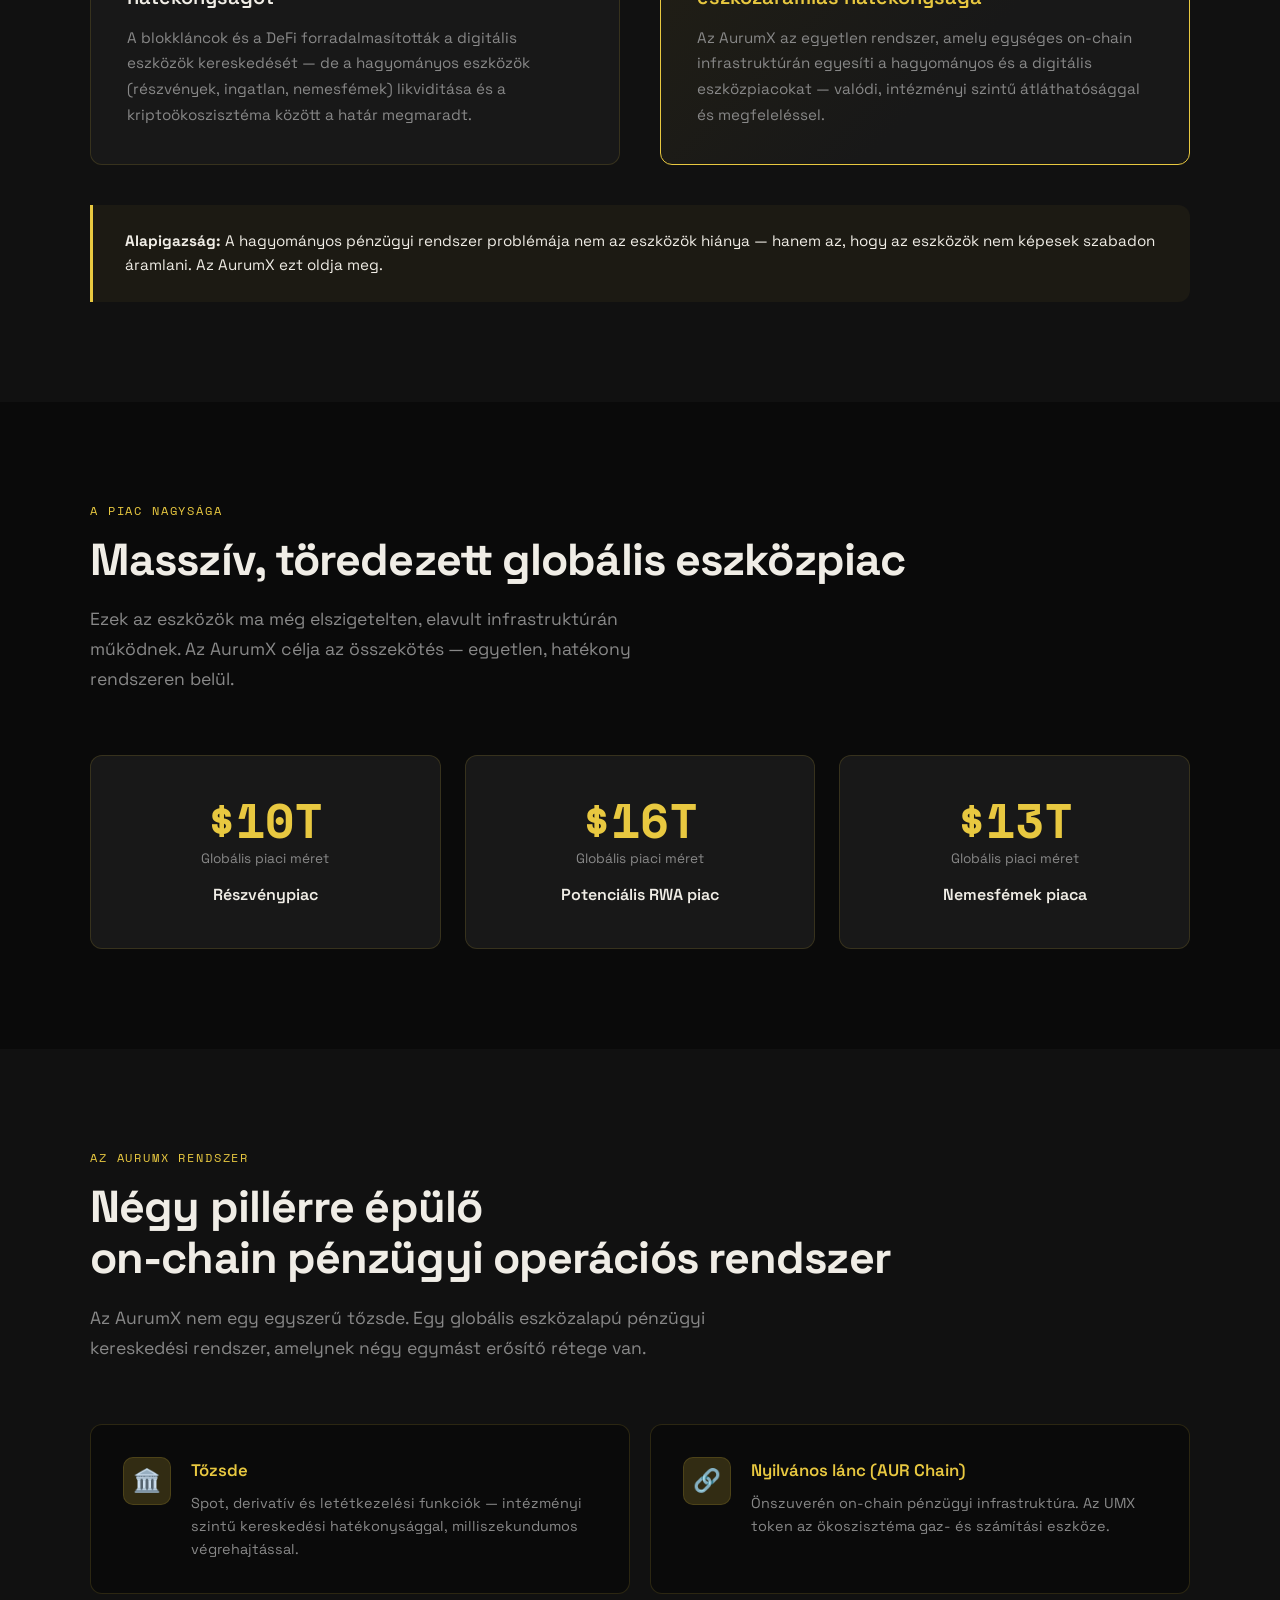
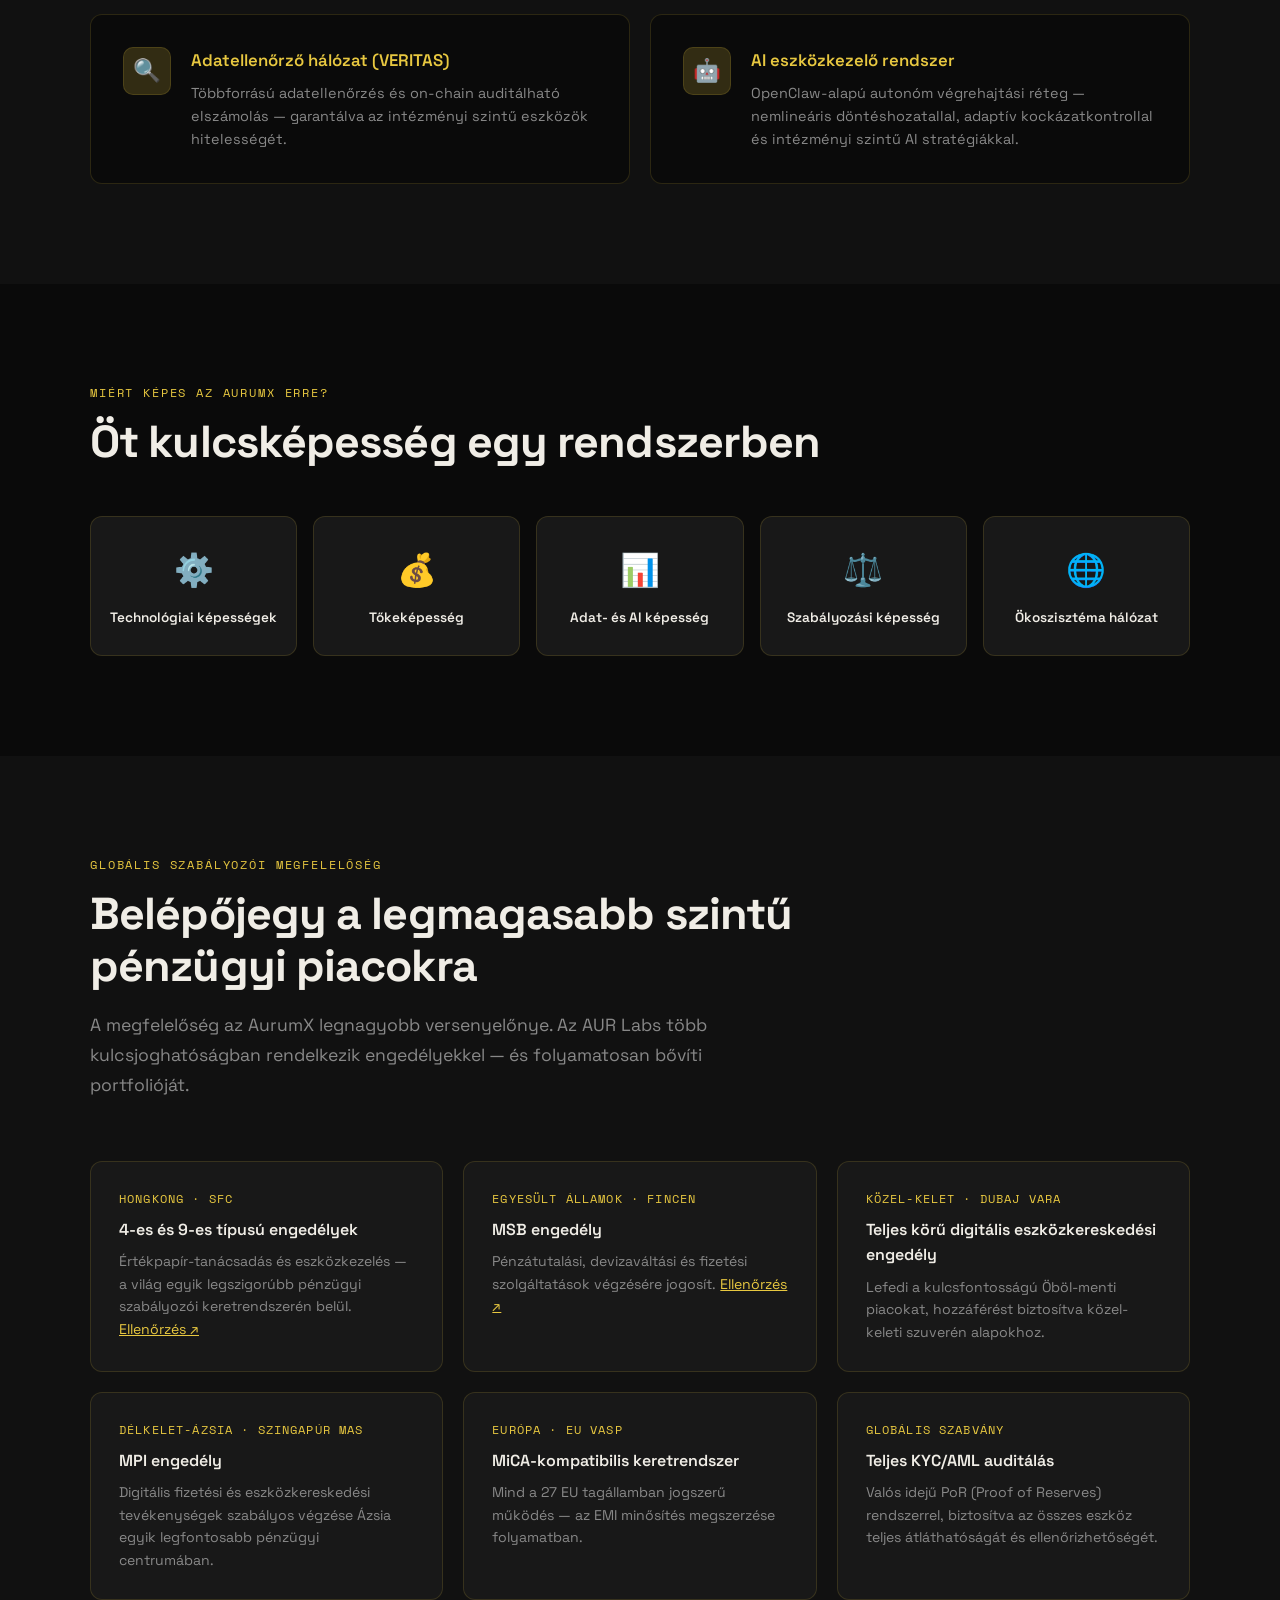
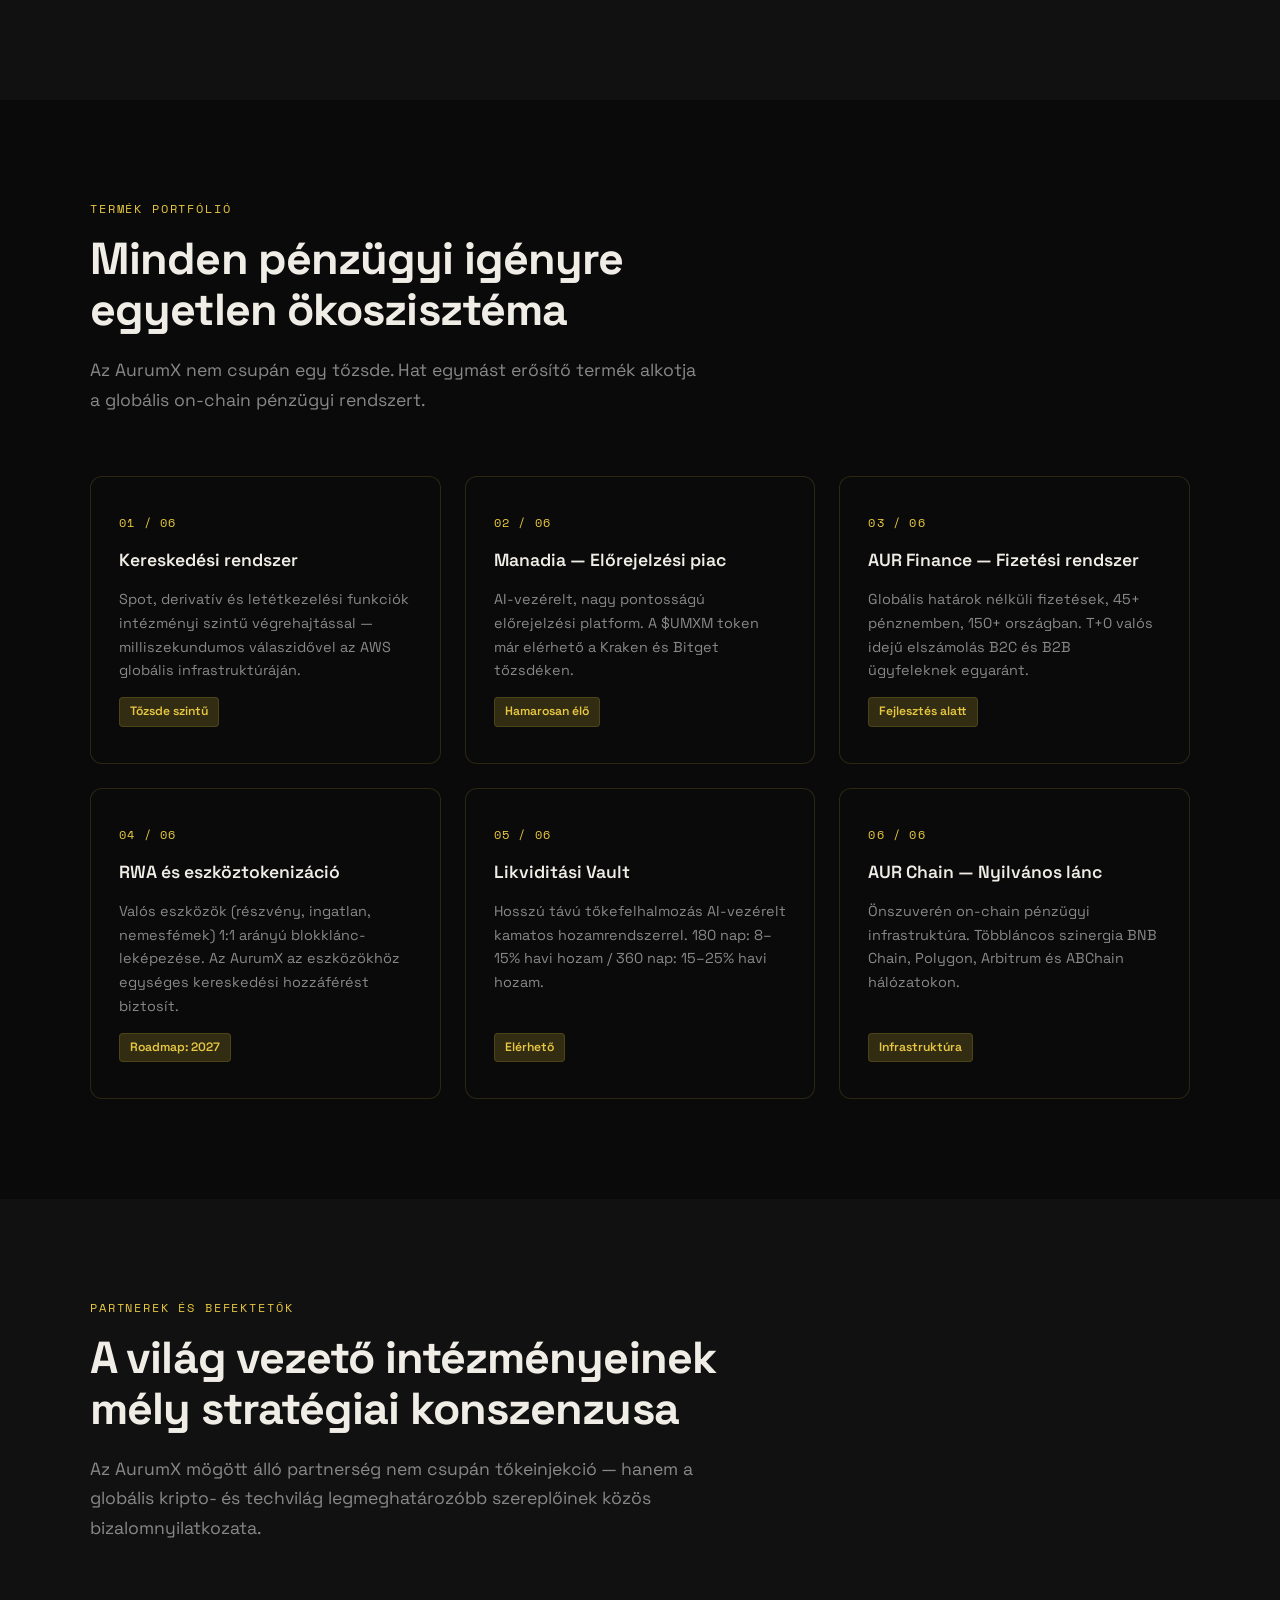
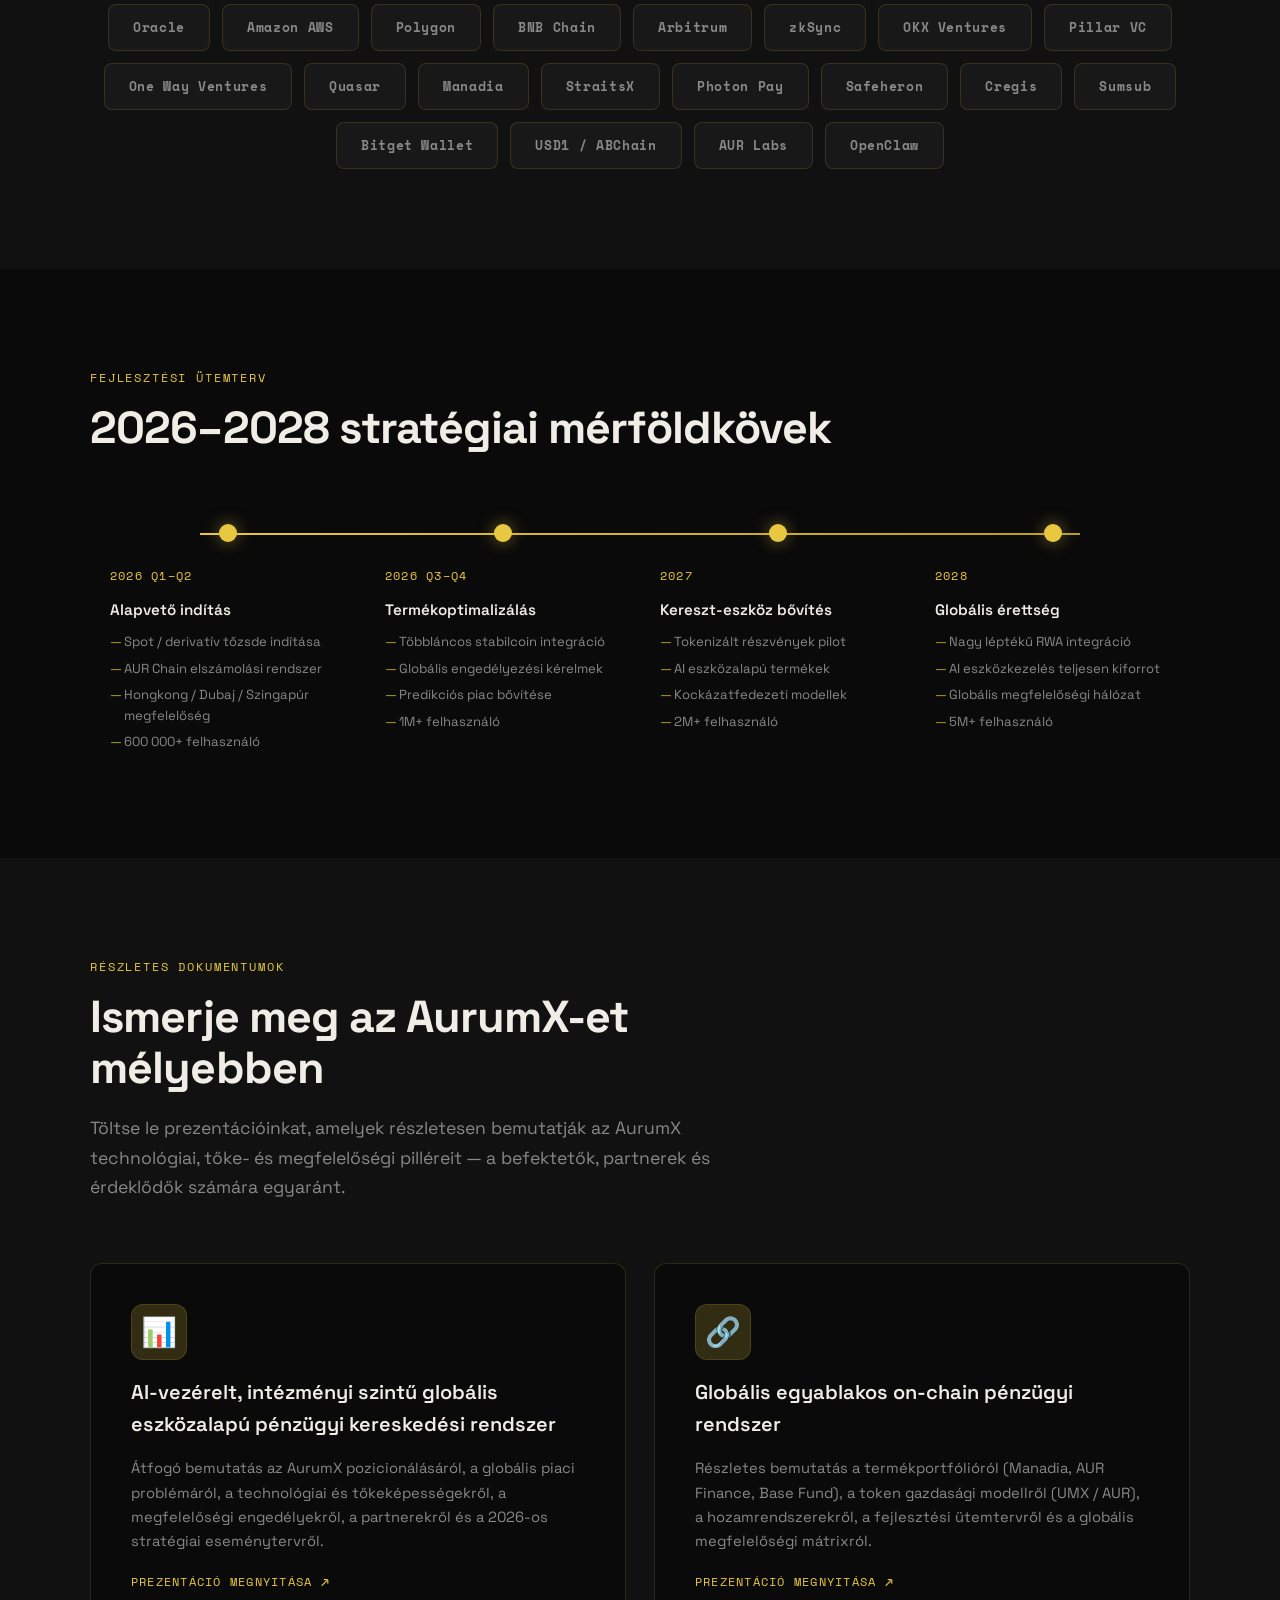
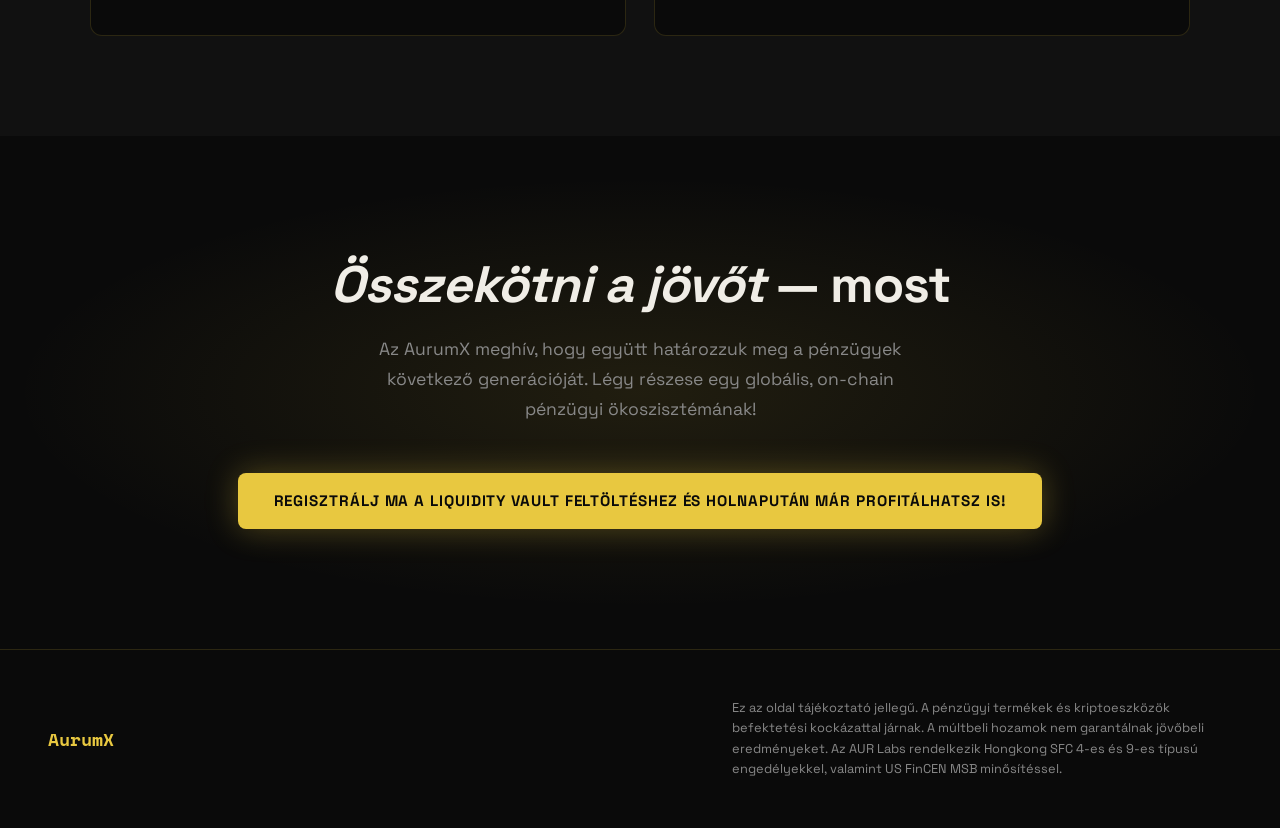
==== commit b2582984: "Add link for Csapatépítés in navigation" ====
--- a/index.html
+++ b/index.html
@@ -632,6 +632,7 @@
       <li><a href="#" class="nav-doc" onclick="openModal('Globális jelenlét.png','img','Globális jelenlét');return false;">Globális jelenlét</a></li>
       <li><a href="#" class="nav-doc" onclick="openModal('Partnerek.png','img','Partnerek');return false;">Partnerek</a></li>
       <li><a href="#" class="nav-doc" onclick="openModal('Befektetők.png','img','Befektetők');return false;">Befektetők</a></li>
+      <li><a href="#" class="nav-doc" onclick="openModal('Csapatépités.png','img','Csapatépítés');return false;">Csapatépités</a></li>
       <li><a href="#" class="nav-doc" onclick="openModal('AurumX szimuláció ver6.html','iframe','Szimuláció');return false;">Profit szimuláció</a></li>
     </ul>
   </div>
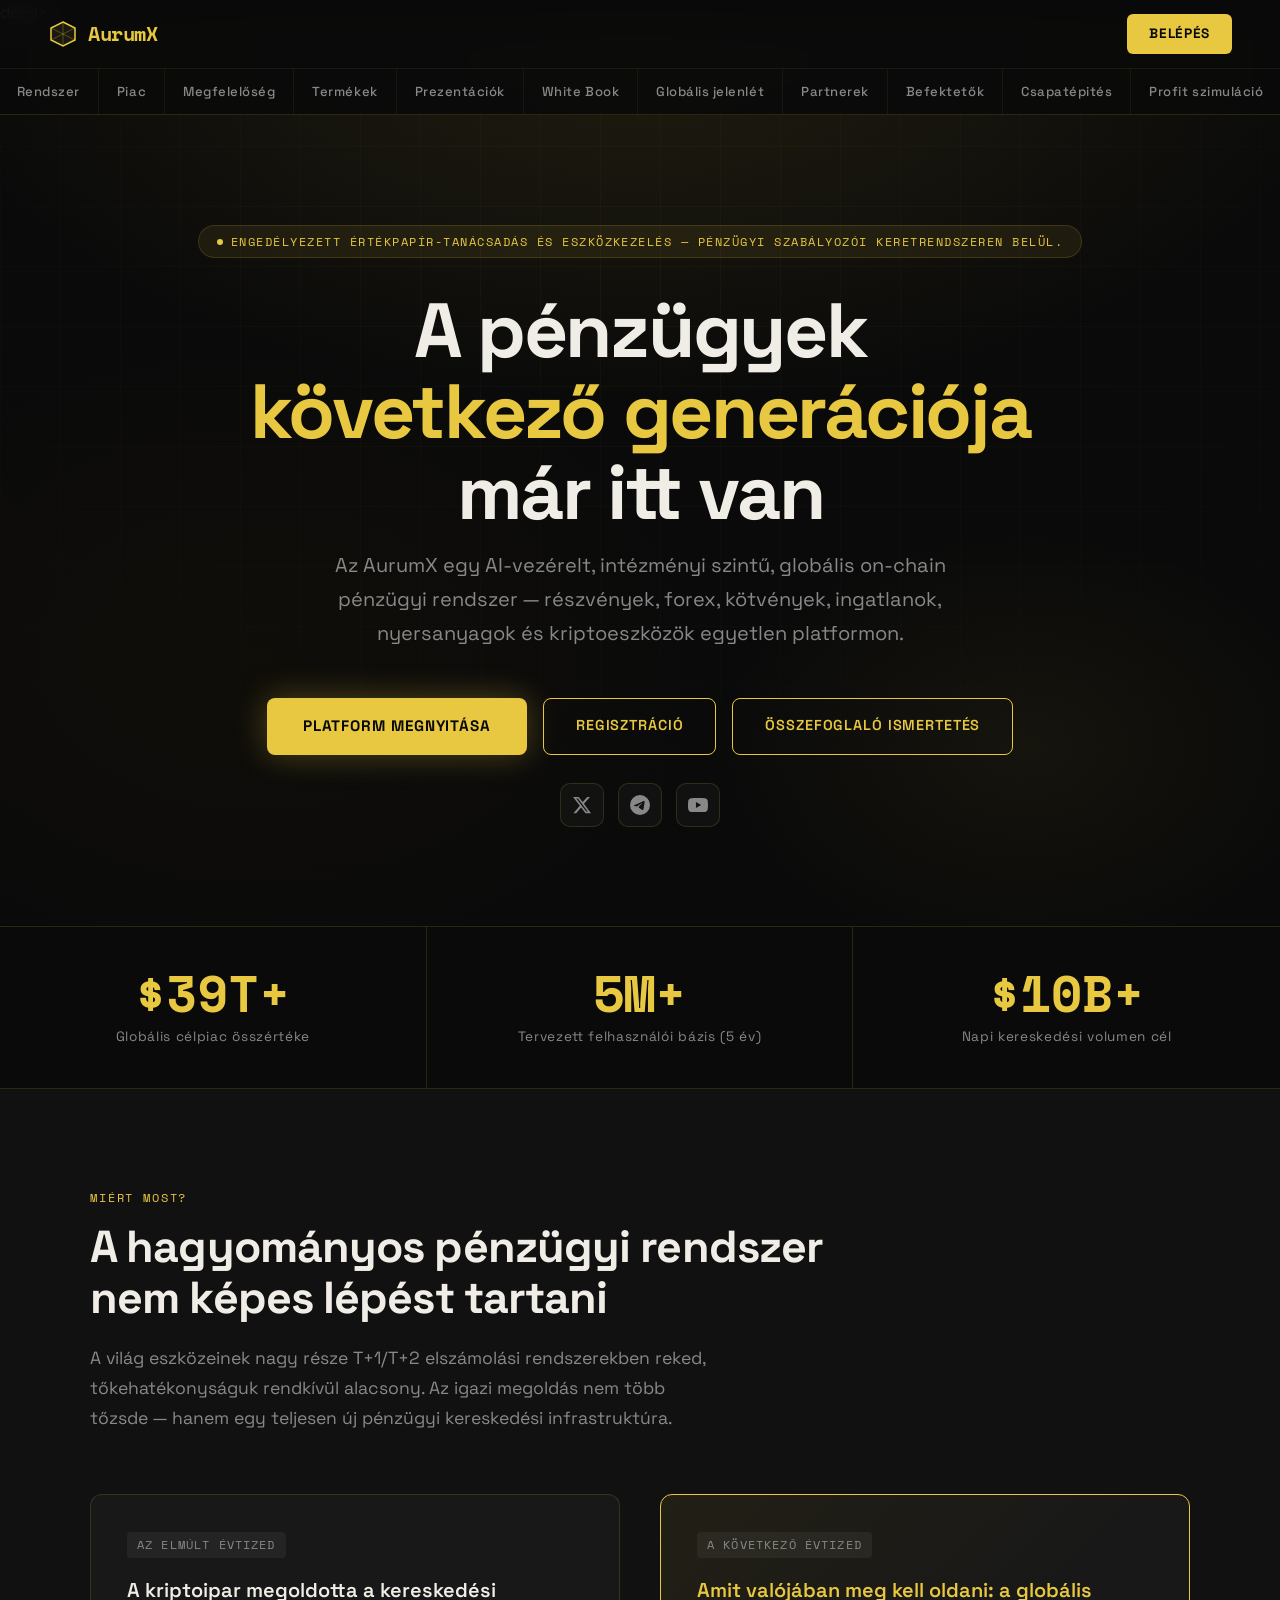
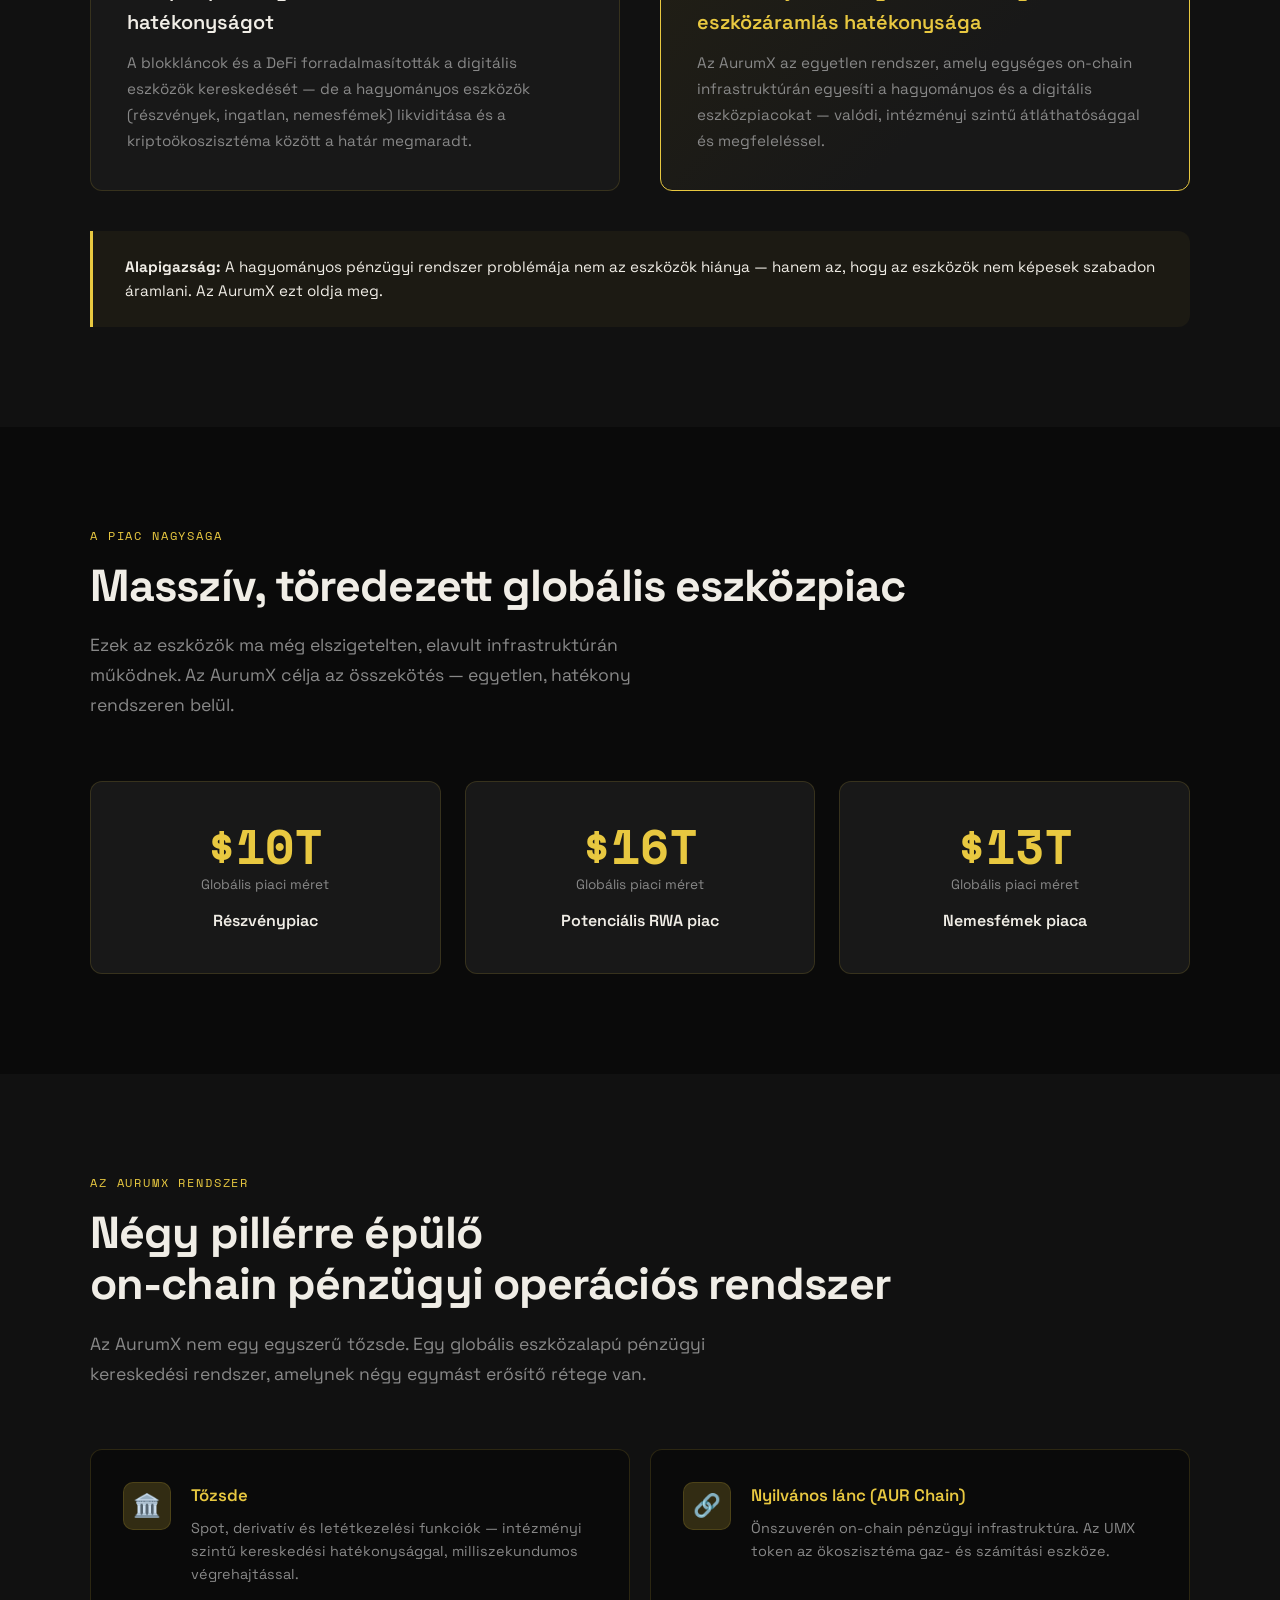
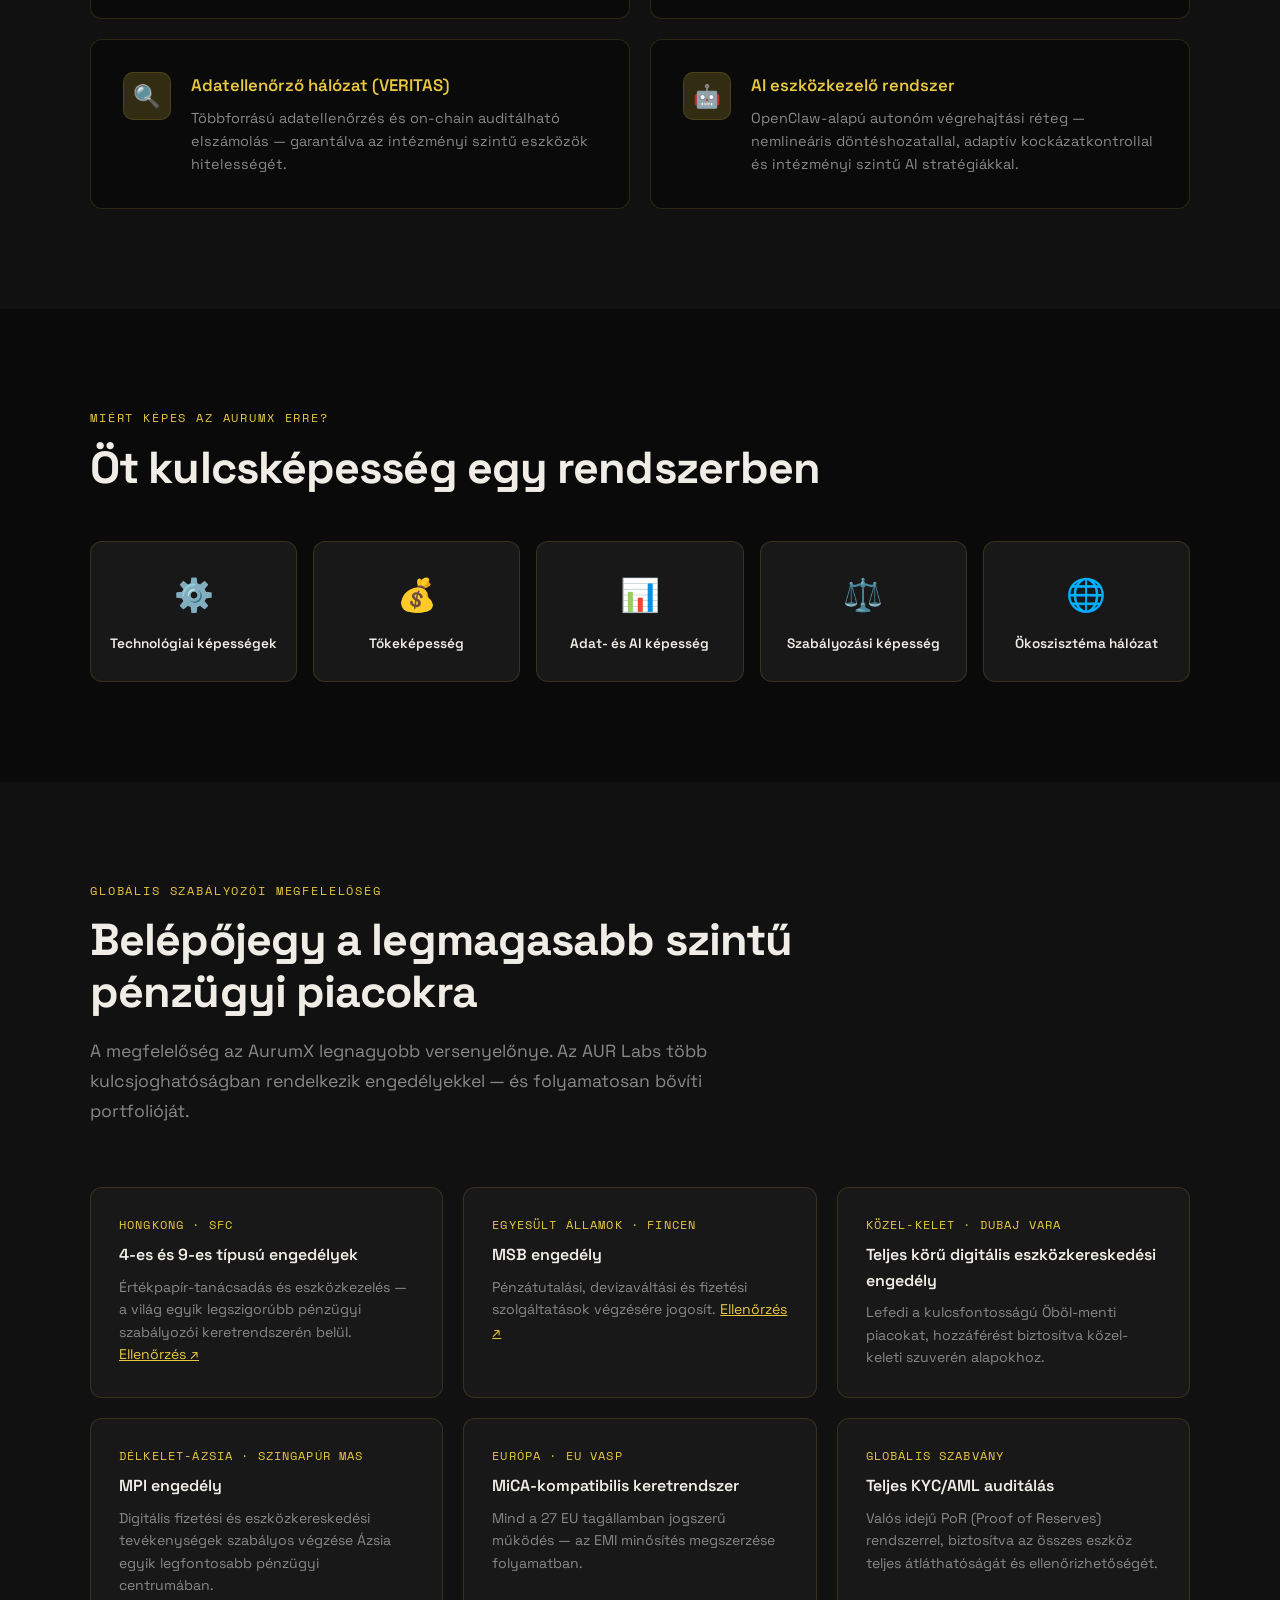
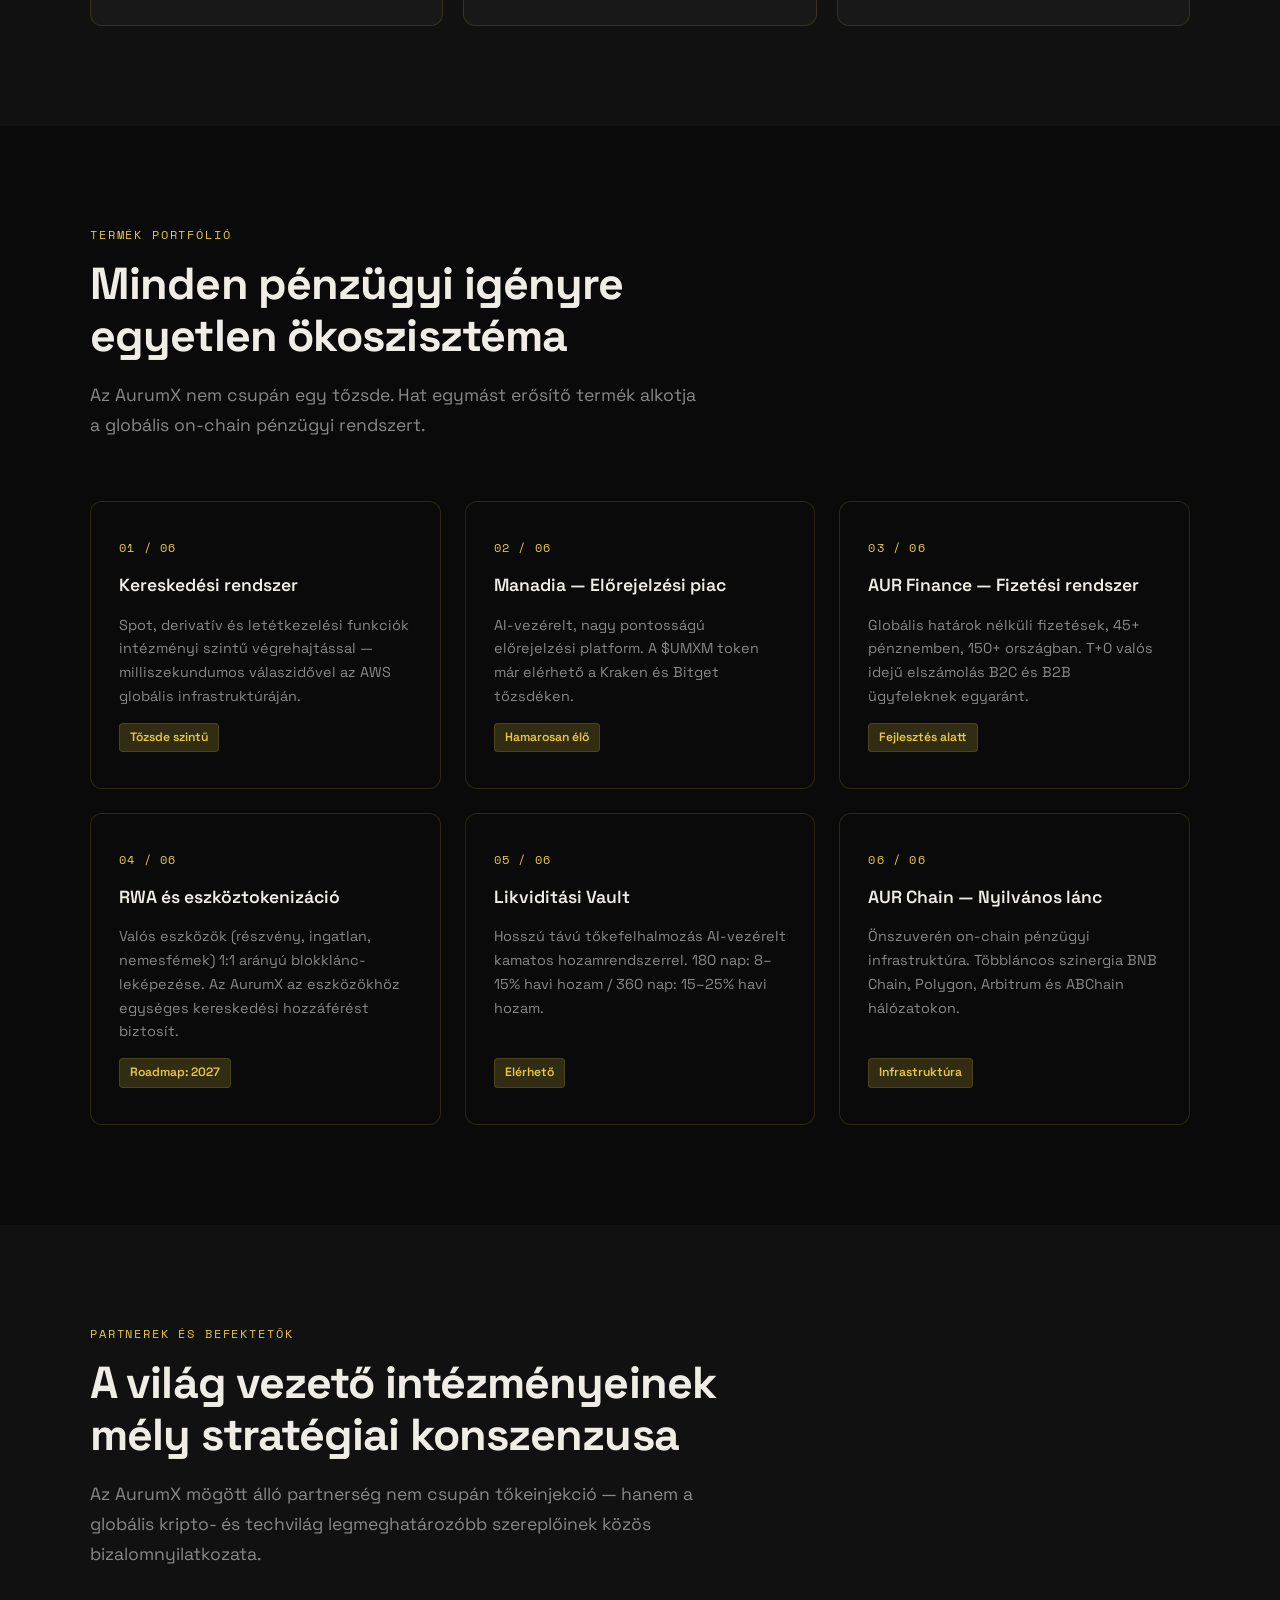
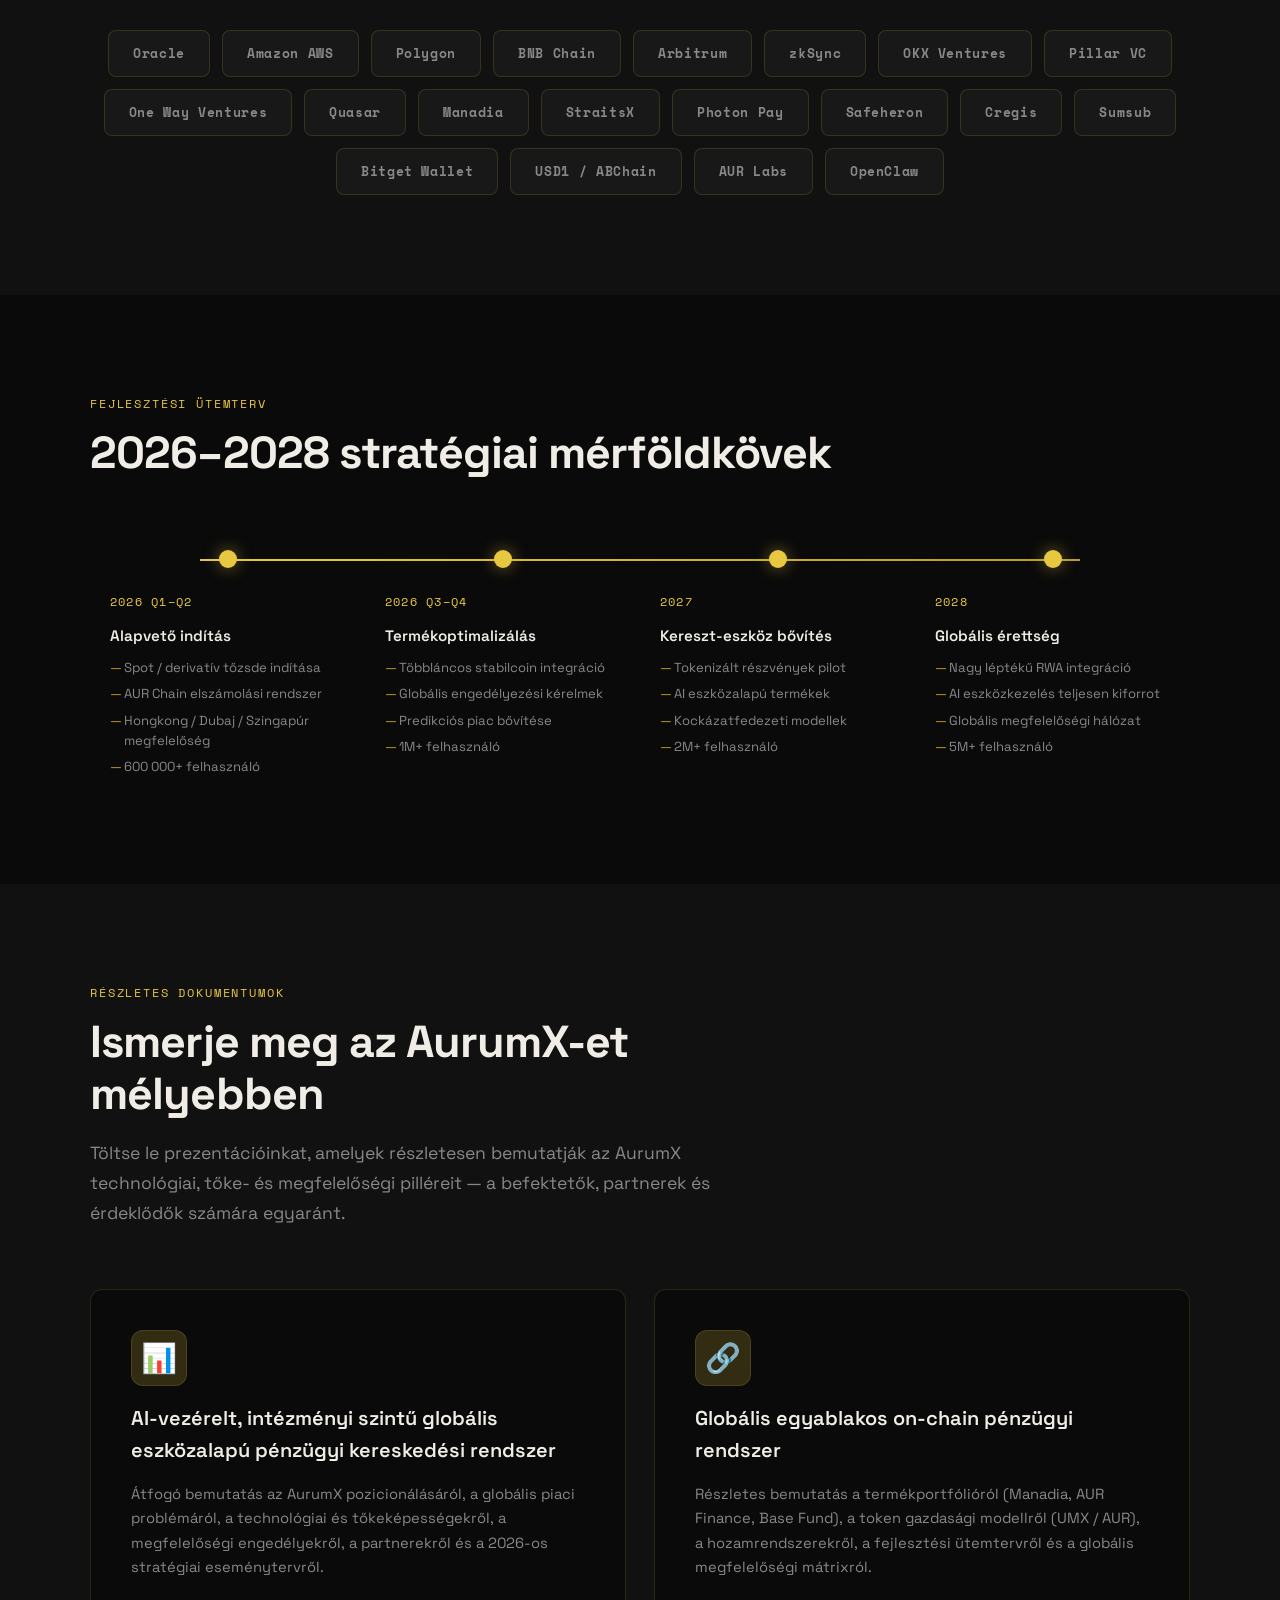
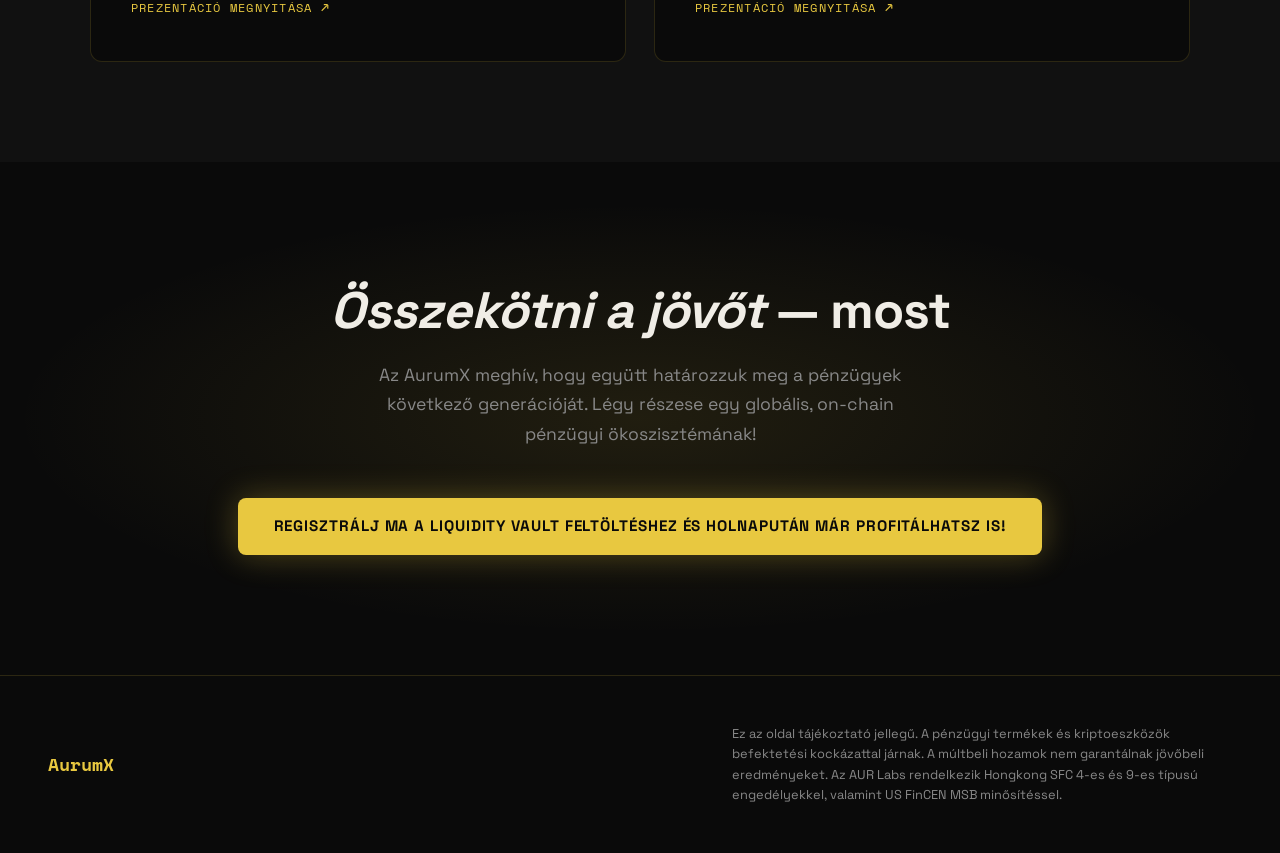
==== commit aa5e1ed8: "Fix typo in opening HTML tag" ====
--- a/index.html
+++ b/index.html
@@ -1,6 +1,6 @@
 <!DOCTYPE html>
 <html lang="hu">
-<head>
+dead>
   <meta charset="UTF-8">
   <meta name="viewport" content="width=device-width, initial-scale=1.0">
   <title>AurumX — A következő generációs on-chain pénzügyi rendszer</title>
@@ -1015,7 +1015,16 @@
     <div class="footer-brand">AurumX</div>
     <p class="footer-note">Ez az oldal tájékoztató jellegű. A pénzügyi termékek és kriptoeszközök befektetési kockázattal járnak. A múltbeli hozamok nem garantálnak jövőbeli eredményeket. Az AUR Labs rendelkezik Hongkong SFC 4-es és 9-es típusú engedélyekkel, valamint US FinCEN MSB minősítéssel.</p>
   </footer>
-
+  <!-- Google tag (gtag.js) -->
+  <script async src="https://www.googletagmanager.com/gtag/js?id=G-XC11Z63PM2"></script>
+  <script>
+    window.dataLayer = window.dataLayer || [];
+    function gtag(){dataLayer.push(arguments);}
+    gtag('js', new Date());
+
+    gtag('config', 'G-XC11Z63PM2');
+  </script>
+  
   <script>
     // ── MODAL ──
     const overlay   = document.getElementById('modal-overlay');
